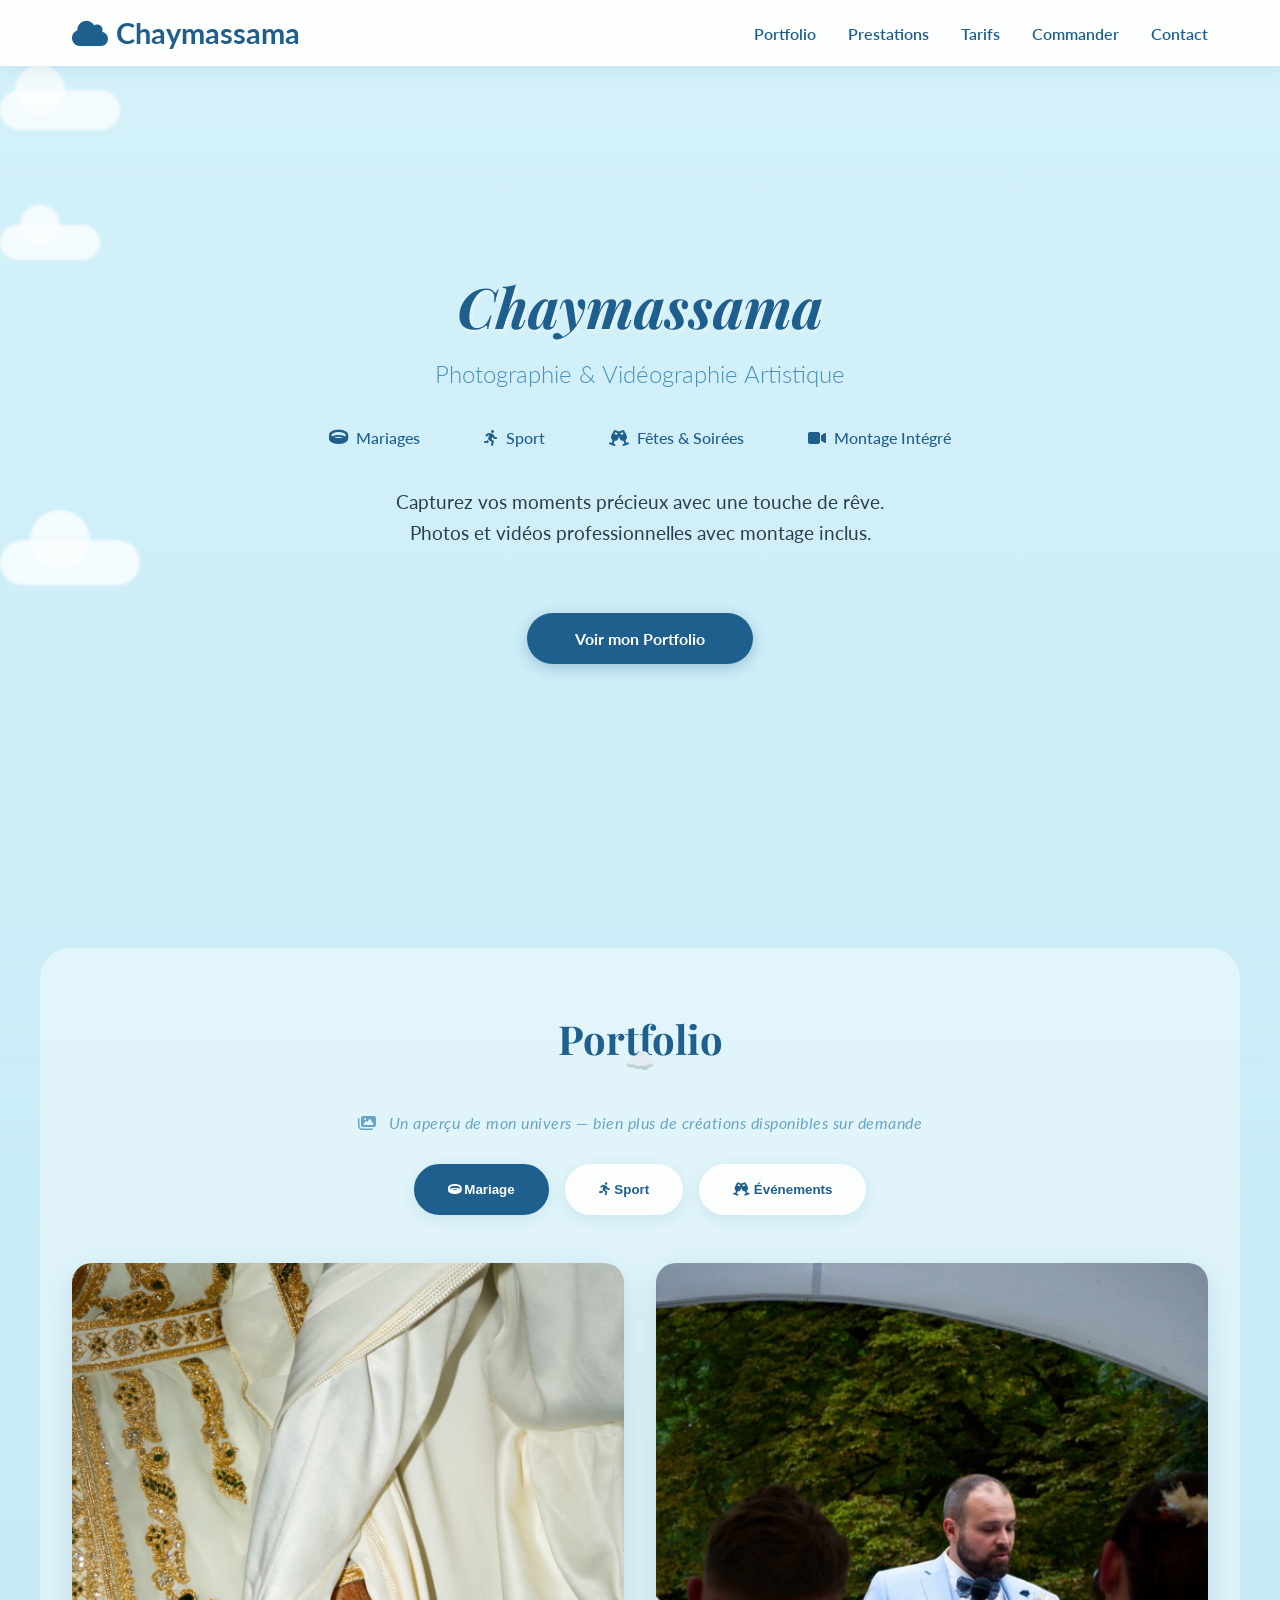
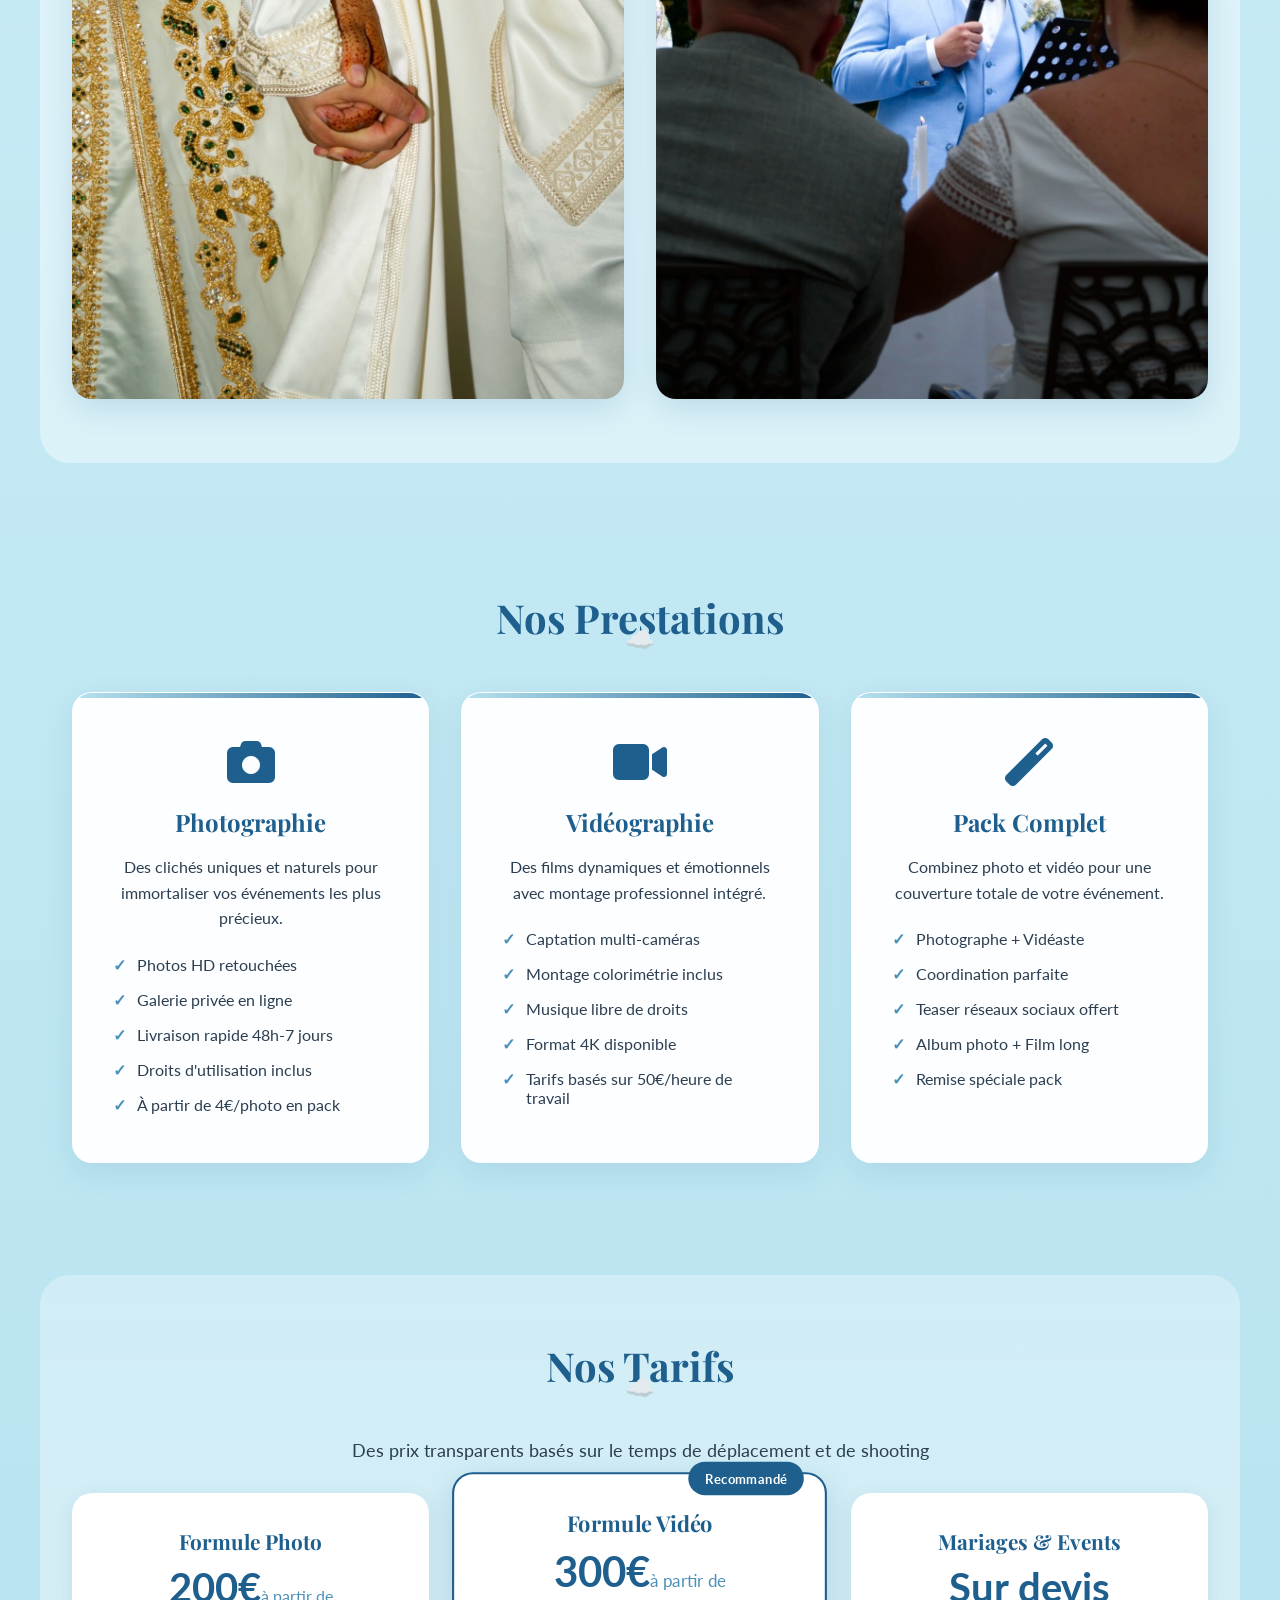
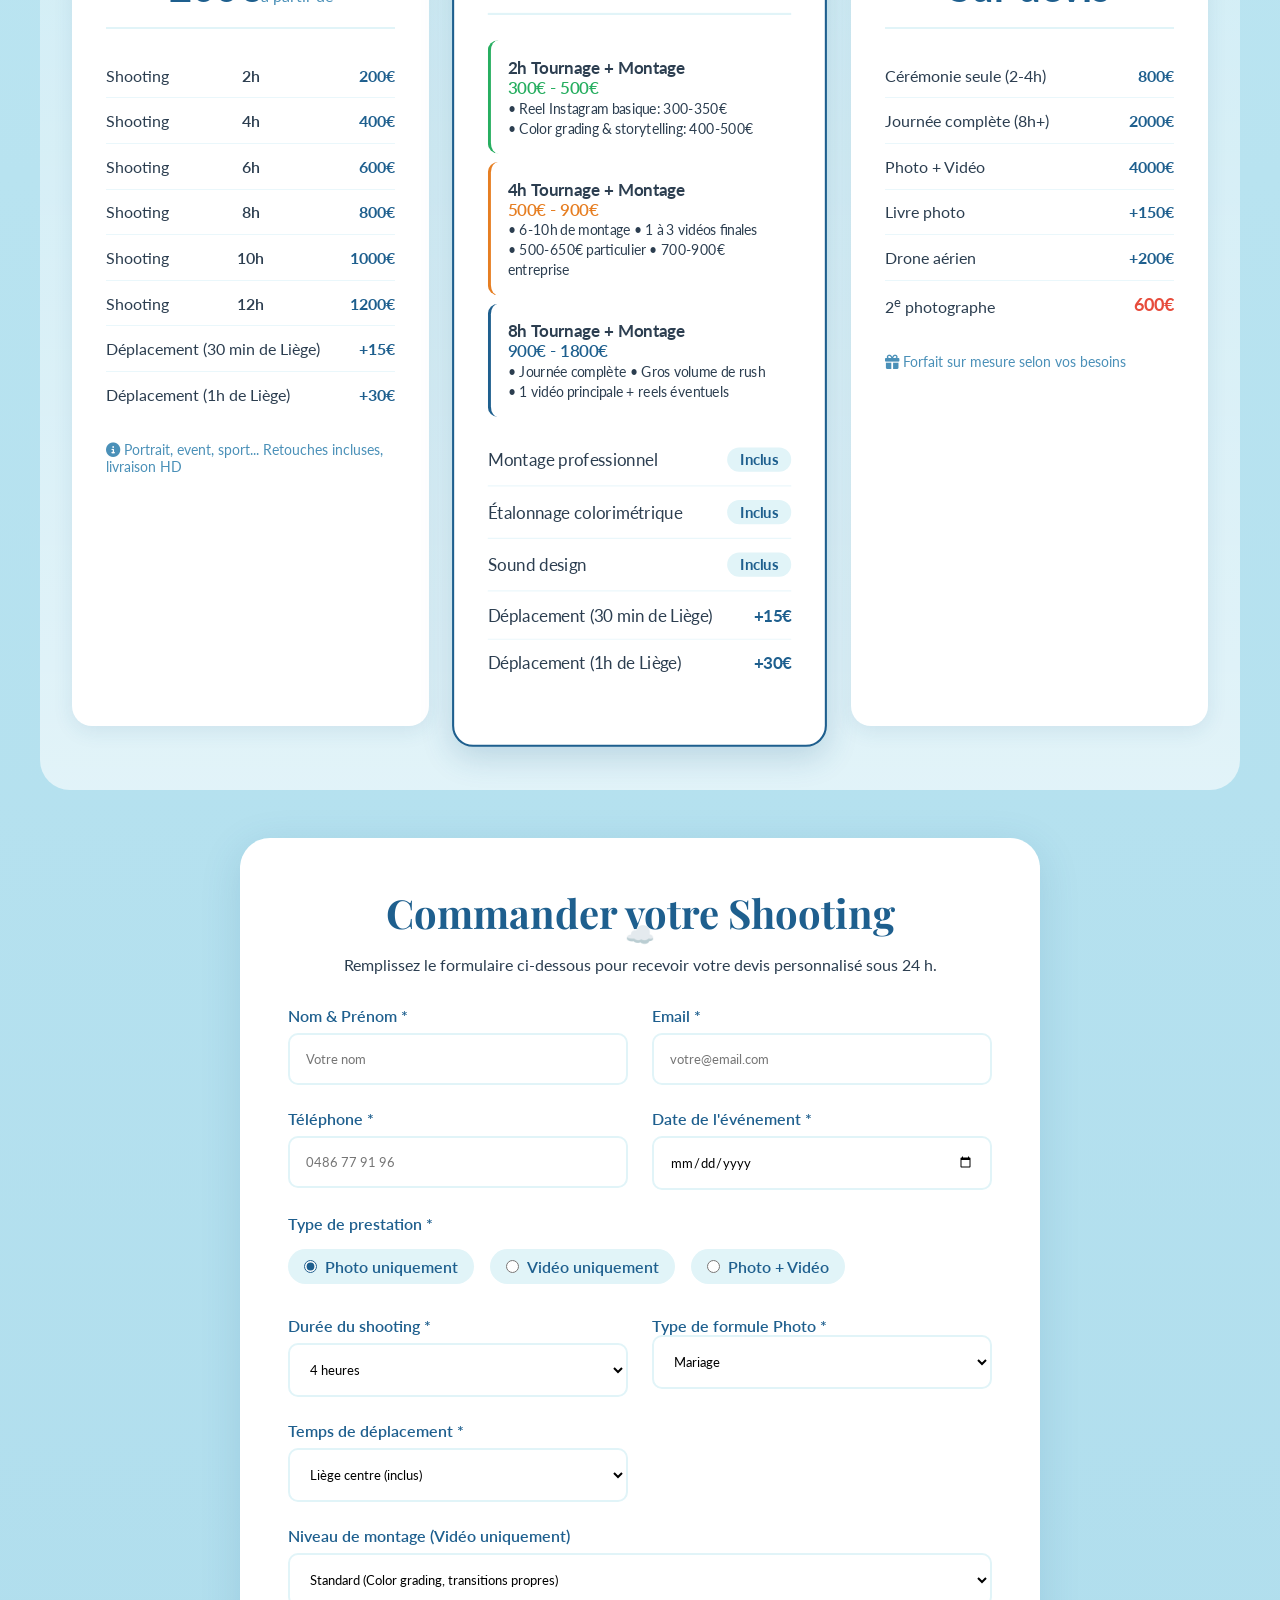
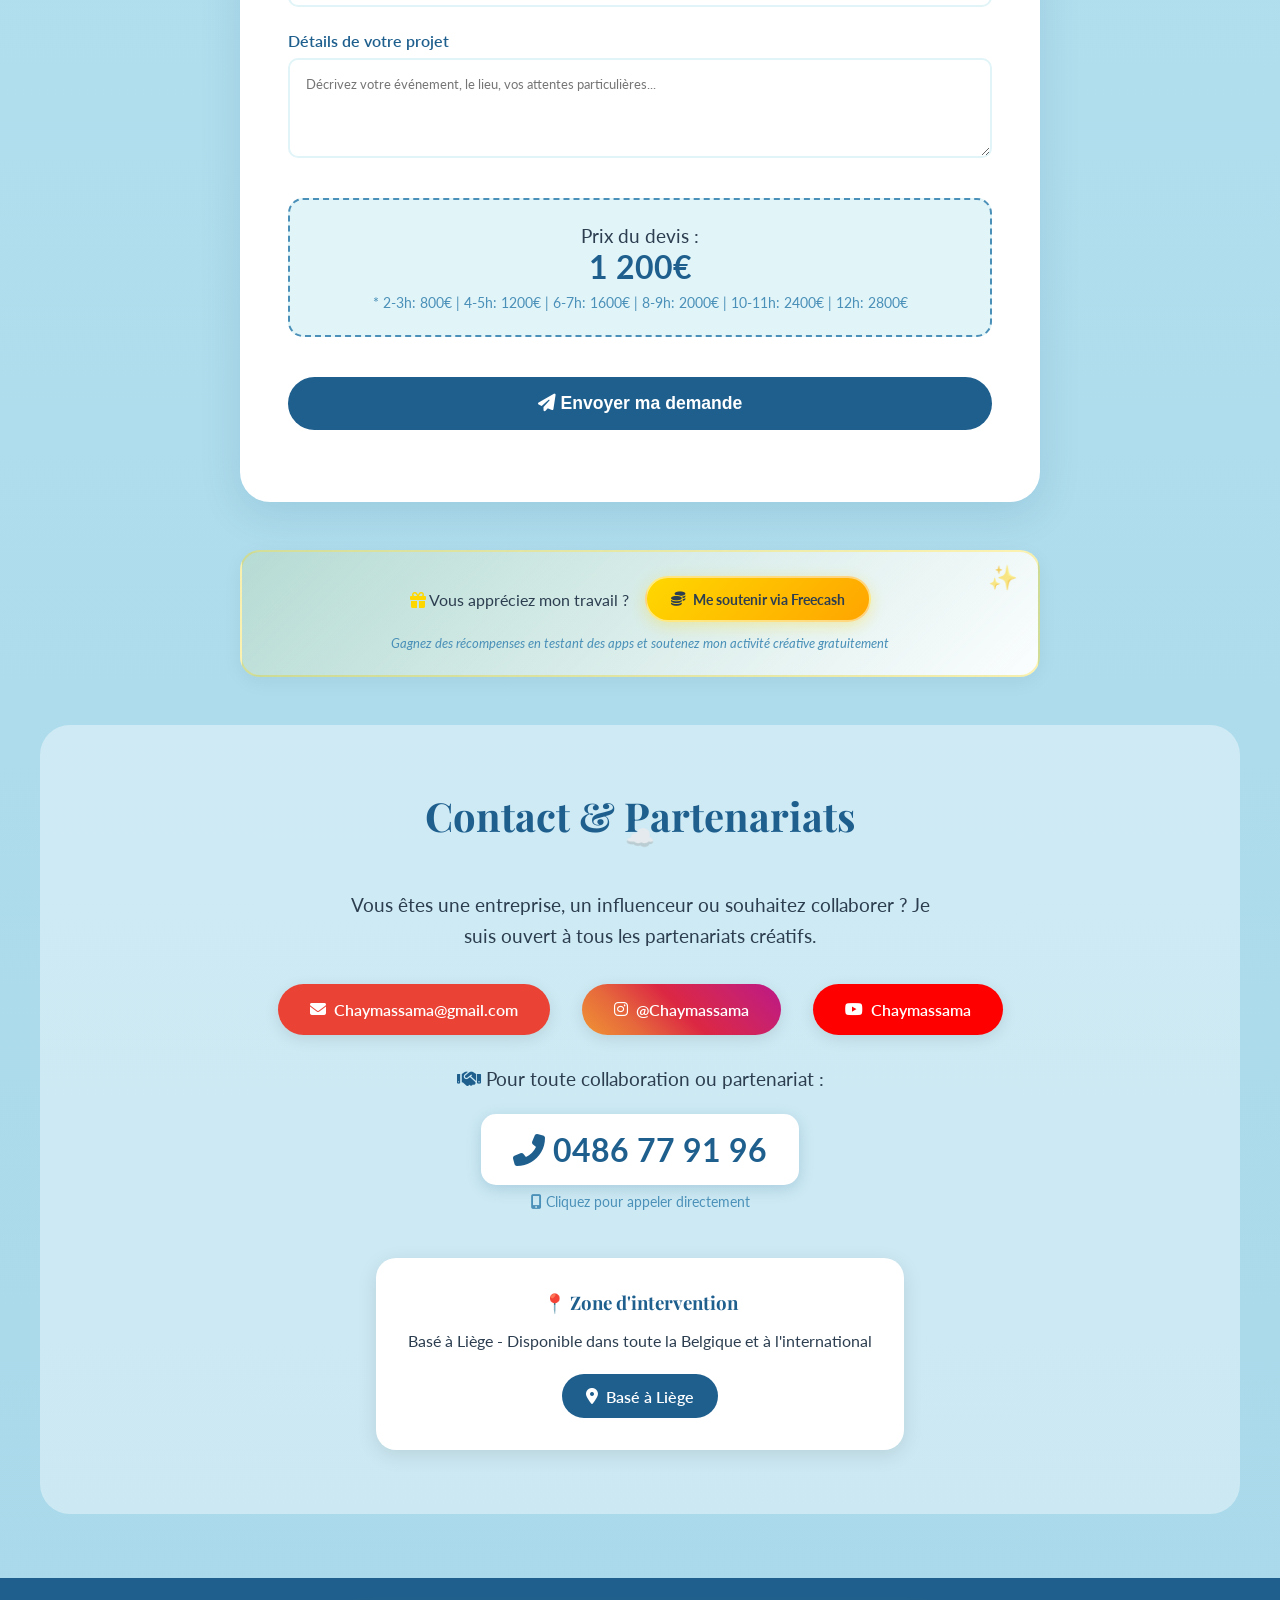
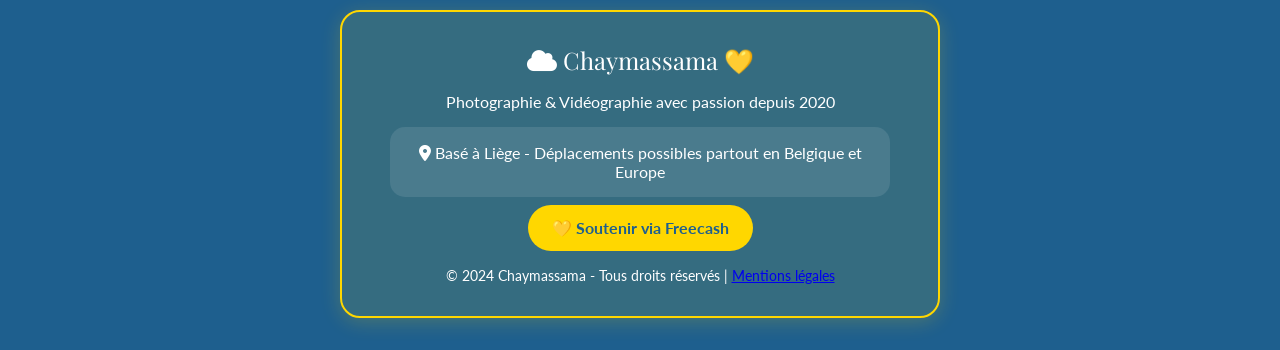
==== index.html @ 16a3231d "Update pricing details and form handling in index.html" ====
<!DOCTYPE html>
<html lang="fr">
<head>
    <meta charset="UTF-8">
    <link rel="canonical" href="https://chaymassama.be/">
    <meta name="google-site-verification" content="JpsYykzwaCATkrDPAhGlFVuBeZXdRlqmOCpxk-vb73M" />
    <meta name="viewport" content="width=device-width, initial-scale=1.0">
    <meta name="robots" content="index, follow">
    <title>Chaymassama | Photographie & Vidéographie</title>
    
    <link rel="icon" href="/favicon.ico" type="image/x-icon">
    <link rel="icon" type="image/png" sizes="96x96" href="/favicon-96x96.png">
    <link rel="apple-touch-icon" sizes="180x180" href="/apple-touch-icon.png"> 

    <link href="https://fonts.googleapis.com/css2?family=Playfair+Display:ital,wght@0,400;0,600;0,700;1,400&family=Lato:wght@300;400;700&display=swap" rel="stylesheet">
    <link rel="stylesheet" href="https://cdnjs.cloudflare.com/ajax/libs/font-awesome/6.4.0/css/all.min.css">
 
    <meta property="og:image" content="https://chaymassama.be/IMG_6150.jpg">
    <style>
        :root {
            --sky-blue: #B8E3F0;
            --deep-blue: #1E5F8E;
            --cloud-white: #FFFFFF;
            --soft-blue: #E1F4F8;
            --accent-blue: #4A90B8;
            --text-dark: #2C3E50;
            --gold-accent: #FFD700;
        }

        * {
            margin: 0;
            padding: 0;
            box-sizing: border-box;
        }

        body {
            font-family: 'Lato', sans-serif;
            background: linear-gradient(180deg, #D4F1F9 0%, #B8E3F0 50%, #A8D8EA 100%);
            color: var(--text-dark);
            overflow-x: hidden;
            min-height: 100vh;
        }

        h1, h2, h3, .brand-name {
            font-family: 'Playfair Display', serif;
        }

        @keyframes float {
            0%, 100% { transform: translateY(0px); }
            50% { transform: translateY(-20px); }
        }

        @keyframes drift {
            from { transform: translateX(-100px); }
            to { transform: translateX(100vw); }
        }

        @keyframes fadeInUp {
            from {
                opacity: 0;
                transform: translateY(30px);
            }
            to {
                opacity: 1;
                transform: translateY(0);
            }
        }

        @keyframes fadeIn {
            from { opacity: 0; }
            to { opacity: 1; }
        }

        @keyframes pulse-glow {
            0%, 100% { box-shadow: 0 0 20px rgba(255, 215, 0, 0.3); }
            50% { box-shadow: 0 0 30px rgba(255, 215, 0, 0.6); }
        }

        .cloud {
            position: absolute;
            background: rgba(255, 255, 255, 0.8);
            border-radius: 100px;
            opacity: 0.9;
            filter: blur(1px);
            z-index: 0;
        }

        .cloud::before {
            content: '';
            position: absolute;
            background: rgba(255, 255, 255, 0.8);
            border-radius: 100px;
        }

        .cloud1 {
            width: 120px;
            height: 40px;
            top: 10%;
            animation: drift 25s infinite linear;
        }

        .cloud1::before {
            width: 50px;
            height: 50px;
            top: -25px;
            left: 15px;
        }

        .cloud2 {
            width: 100px;
            height: 35px;
            top: 25%;
            animation: drift 30s infinite linear;
            animation-delay: -10s;
        }

        .cloud2::before {
            width: 40px;
            height: 40px;
            top: -20px;
            left: 20px;
        }

        .cloud3 {
            width: 140px;
            height: 45px;
            top: 60%;
            animation: drift 35s infinite linear;
            animation-delay: -5s;
        }

        .cloud3::before {
            width: 60px;
            height: 60px;
            top: -30px;
            left: 30px;
        }

        nav {
            position: fixed;
            top: 0;
            width: 100%;
            background: rgba(255, 255, 255, 0.95);
            backdrop-filter: blur(10px);
            box-shadow: 0 2px 20px rgba(30, 95, 142, 0.1);
            z-index: 1000;
            padding: 1rem 0;
        }

        .nav-container {
            max-width: 1200px;
            margin: 0 auto;
            display: flex;
            justify-content: space-between;
            align-items: center;
            padding: 0 2rem;
        }

        .logo {
            font-size: 1.8rem;
            color: var(--deep-blue);
            font-weight: 700;
            text-decoration: none;
            display: flex;
            align-items: center;
            gap: 0.5rem;
        }

        .nav-links {
            display: flex;
            gap: 2rem;
            list-style: none;
        }

        .nav-links a {
            text-decoration: none;
            color: var(--deep-blue);
            font-weight: 600;
            transition: all 0.3s;
            position: relative;
        }

        .nav-links a::after {
            content: '';
            position: absolute;
            bottom: -5px;
            left: 0;
            width: 0;
            height: 2px;
            background: var(--deep-blue);
            transition: width 0.3s;
        }

        .nav-links a:hover::after {
            width: 100%;
        }

        .hero {
            min-height: 100vh;
            display: flex;
            align-items: center;
            justify-content: center;
            text-align: center;
            padding: 6rem 2rem 4rem;
            position: relative;
            overflow: hidden;
        }

        .hero-content {
            position: relative;
            z-index: 10;
            animation: fadeInUp 1s ease-out;
        }

        .hero h1 {
            font-size: 3.5rem;
            color: var(--deep-blue);
            margin-bottom: 1rem;
            font-style: italic;
            text-shadow: 2px 2px 4px rgba(255,255,255,0.5);
        }

        .hero-subtitle {
            font-size: 1.5rem;
            color: var(--accent-blue);
            margin-bottom: 2rem;
            font-weight: 300;
        }

        .hero-services {
            display: flex;
            gap: 2rem;
            justify-content: center;
            flex-wrap: wrap;
            margin: 2rem auto;
            width: 100%;
        }

        .service-tag {
            background: transparent;
            padding: 0.5rem 1rem;
            border-radius: 0;
            box-shadow: none;
            color: var(--deep-blue);
            font-weight: 500;
            border: none;
            transition: all 0.3s;
            display: flex;
            align-items: center;
            gap: 0.5rem;
            font-size: 1rem;
        }

        .service-tag:hover {
            transform: translateY(-2px);
            color: var(--accent-blue);
        }

        .ring-icon {
            color: var(--deep-blue);
            font-size: 1.2rem;
        }

        .cta-button {
            display: inline-block;
            margin-top: 2rem;
            padding: 1rem 3rem;
            background: var(--deep-blue);
            color: white;
            text-decoration: none;
            border-radius: 50px;
            font-weight: 700;
            transition: all 0.3s;
            box-shadow: 0 4px 15px rgba(30, 95, 142, 0.3);
        }

        .cta-button:hover {
            background: var(--accent-blue);
            transform: translateY(-3px);
            box-shadow: 0 6px 20px rgba(30, 95, 142, 0.4);
        }

        section {
            padding: 5rem 2rem;
            position: relative;
            max-width: 1200px;
            margin: 0 auto;
        }

        .section-title {
            text-align: center;
            font-size: 2.5rem;
            color: var(--deep-blue);
            margin-bottom: 3rem;
            position: relative;
            display: block;
            width: fit-content;
            margin-left: auto;
            margin-right: auto;
        }

        .section-title::after {
            content: '☁️';
            position: absolute;
            bottom: -10px;
            left: 50%;
            transform: translateX(-50%);
            font-size: 1.5rem;
        }

        /* PORTFOLIO SECTION - NOUVEAU */
        .portfolio-section {
            background: rgba(255, 255, 255, 0.4);
            border-radius: 30px;
            padding: 4rem 2rem;
            margin: 3rem auto;
        }

        .portfolio-subtitle {
            text-align: center;
            color: var(--accent-blue);
            font-size: 1rem;
            font-style: italic;
            margin-bottom: 2rem;
            opacity: 0.8;
            font-weight: 400;
            letter-spacing: 0.5px;
        }

        .portfolio-tabs {
            display: flex;
            justify-content: center;
            gap: 1rem;
            margin-bottom: 3rem;
            flex-wrap: wrap;
        }

        .portfolio-tab {
            padding: 1rem 2rem;
            background: rgba(255, 255, 255, 0.9);
            border: 2px solid transparent;
            border-radius: 50px;
            color: var(--deep-blue);
            font-weight: 600;
            cursor: pointer;
            transition: all 0.3s;
            box-shadow: 0 4px 15px rgba(30, 95, 142, 0.1);
        }

        .portfolio-tab:hover {
            transform: translateY(-3px);
            box-shadow: 0 6px 20px rgba(30, 95, 142, 0.2);
        }

        .portfolio-tab.active {
            background: var(--deep-blue);
            color: white;
            border-color: var(--deep-blue);
        }

        .portfolio-content {
            display: none;
            animation: fadeIn 0.5s ease-out;
        }

        .portfolio-content.active {
            display: block;
        }

        .portfolio-grid {
            display: grid;
            grid-template-columns: repeat(auto-fit, minmax(400px, 1fr));
            gap: 2rem;
        }

        .portfolio-item {
            position: relative;
            border-radius: 20px;
            overflow: hidden;
            box-shadow: 0 10px 30px rgba(30, 95, 142, 0.15);
            cursor: pointer;
            transition: all 0.3s;
            aspect-ratio: 3/4;
            background: var(--soft-blue);
        }

        .portfolio-item:hover {
            transform: translateY(-10px);
            box-shadow: 0 20px 40px rgba(30, 95, 142, 0.25);
        }

        .portfolio-item img {
            width: 100%;
            height: 100%;
            object-fit: cover;
            transition: transform 0.5s;
        }

        .portfolio-item:hover img {
            transform: scale(1.05);
        }

        .portfolio-overlay {
            position: absolute;
            bottom: 0;
            left: 0;
            right: 0;
            background: linear-gradient(to top, rgba(30, 95, 142, 0.9), transparent);
            padding: 2rem 1.5rem 1.5rem;
            color: white;
            opacity: 0;
            transition: opacity 0.3s;
        }

        .portfolio-item:hover .portfolio-overlay {
            opacity: 1;
        }

        .portfolio-overlay h3 {
            font-size: 1.3rem;
            margin-bottom: 0.5rem;
        }

        .portfolio-overlay p {
            font-size: 0.9rem;
            opacity: 0.9;
        }

        .portfolio-overlay i {
            position: absolute;
            top: 1rem;
            right: 1rem;
            font-size: 1.5rem;
            background: rgba(255,255,255,0.2);
            width: 50px;
            height: 50px;
            border-radius: 50%;
            display: flex;
            align-items: center;
            justify-content: center;
            backdrop-filter: blur(10px);
        }

        /* LIGHTBOX - NOUVEAU */
        .lightbox {
            display: none;
            position: fixed;
            top: 0;
            left: 0;
            width: 100%;
            height: 100%;
            background: rgba(0, 0, 0, 0.95);
            z-index: 10000;
            justify-content: center;
            align-items: center;
            padding: 2rem;
        }

        .lightbox.active {
            display: flex;
            animation: fadeIn 0.3s;
        }

        .lightbox-content {
            position: relative;
            max-width: 90%;
            max-height: 90%;
            display: flex;
            flex-direction: column;
            align-items: center;
        }

        .lightbox-img {
            max-width: 100%;
            max-height: 80vh;
            object-fit: contain;
            border-radius: 10px;
            box-shadow: 0 20px 60px rgba(0,0,0,0.5);
        }

        .lightbox-close {
            position: absolute;
            top: -50px;
            right: 0;
            background: none;
            border: none;
            color: white;
            font-size: 2.5rem;
            cursor: pointer;
            transition: transform 0.3s;
            width: 50px;
            height: 50px;
            display: flex;
            align-items: center;
            justify-content: center;
        }

        .lightbox-close:hover {
            transform: rotate(90deg);
        }

        .lightbox-nav {
            position: absolute;
            top: 50%;
            transform: translateY(-50%);
            background: rgba(255,255,255,0.1);
            border: none;
            color: white;
            font-size: 2rem;
            width: 60px;
            height: 60px;
            border-radius: 50%;
            cursor: pointer;
            transition: all 0.3s;
            backdrop-filter: blur(10px);
            display: flex;
            align-items: center;
            justify-content: center;
        }

        .lightbox-nav:hover {
            background: rgba(255,255,255,0.3);
            transform: translateY(-50%) scale(1.1);
        }

        .lightbox-prev {
            left: -80px;
        }

        .lightbox-next {
            right: -80px;
        }

        .lightbox-caption {
            color: white;
            text-align: center;
            margin-top: 1.5rem;
            font-size: 1.2rem;
        }

        .lightbox-counter {
            color: rgba(255,255,255,0.7);
            font-size: 0.9rem;
            margin-top: 0.5rem;
        }

        /* Prestations */
        .services-grid {
            display: grid;
            grid-template-columns: repeat(auto-fit, minmax(300px, 1fr));
            gap: 2rem;
            margin-top: 3rem;
        }

        .service-card {
            background: rgba(255, 255, 255, 0.95);
            border-radius: 20px;
            padding: 2.5rem;
            text-align: center;
            box-shadow: 0 10px 30px rgba(30, 95, 142, 0.1);
            transition: all 0.3s;
            border: 1px solid rgba(255,255,255,0.5);
            position: relative;
            overflow: hidden;
        }

        .service-card::before {
            content: '';
            position: absolute;
            top: 0;
            left: 0;
            width: 100%;
            height: 5px;
            background: linear-gradient(90deg, var(--sky-blue), var(--deep-blue));
        }

        .service-card:hover {
            transform: translateY(-10px);
            box-shadow: 0 15px 40px rgba(30, 95, 142, 0.2);
        }

        .service-icon {
            font-size: 3rem;
            color: var(--deep-blue);
            margin-bottom: 1rem;
        }

        .service-card h3 {
            color: var(--deep-blue);
            font-size: 1.5rem;
            margin-bottom: 1rem;
        }

        .service-card p {
            color: var(--text-dark);
            line-height: 1.6;
            margin-bottom: 1rem;
        }

        .features-list {
            list-style: none;
            text-align: left;
            margin-top: 1rem;
        }

        .features-list li {
            padding: 0.5rem 0;
            padding-left: 1.5rem;
            position: relative;
        }

        .features-list li::before {
            content: '✓';
            position: absolute;
            left: 0;
            color: var(--accent-blue);
            font-weight: bold;
        }

        /* Tarifs */
        .pricing-section {
            background: linear-gradient(180deg, rgba(255,255,255,0.3) 0%, rgba(255,255,255,0.6) 100%);
            border-radius: 30px;
            margin: 2rem auto;
            padding: 4rem 2rem;
        }

        .pricing-grid {
            display: grid;
            grid-template-columns: repeat(auto-fit, minmax(320px, 1fr));
            gap: 2rem;
            margin-top: 2rem;
        }

        .pricing-card {
            background: white;
            border-radius: 20px;
            padding: 2rem;
            box-shadow: 0 5px 20px rgba(30, 95, 142, 0.1);
            position: relative;
            border: 2px solid transparent;
            transition: all 0.3s;
        }

        .pricing-card.featured {
            border-color: var(--deep-blue);
            transform: scale(1.05);
            box-shadow: 0 10px 30px rgba(30, 95, 142, 0.2);
        }

        .pricing-card.featured::before {
            content: 'Recommandé';
            position: absolute;
            top: -12px;
            right: 20px;
            background: var(--deep-blue);
            color: white;
            padding: 0.5rem 1rem;
            border-radius: 20px;
            font-size: 0.8rem;
            font-weight: bold;
        }

        .pricing-header {
            text-align: center;
            margin-bottom: 1.5rem;
            padding-bottom: 1rem;
            border-bottom: 2px solid var(--soft-blue);
        }

        .pricing-title {
            color: var(--deep-blue);
            font-size: 1.3rem;
            margin-bottom: 0.5rem;
        }

        .price {
            font-size: 2.5rem;
            color: var(--deep-blue);
            font-weight: 700;
        }

        .price-unit {
            font-size: 1rem;
            color: var(--accent-blue);
            font-weight: 400;
        }

        .pricing-features {
            list-style: none;
            margin: 1.5rem 0;
        }

        .pricing-features li {
            padding: 0.8rem 0;
            border-bottom: 1px solid rgba(184, 227, 240, 0.3);
            display: flex;
            justify-content: space-between;
            align-items: center;
        }

        .pricing-features li:last-child {
            border-bottom: none;
        }

        .price-tag {
            color: var(--deep-blue);
            font-weight: 700;
        }

        .photo-pack {
            background: var(--soft-blue);
            padding: 0.2rem 0.8rem;
            border-radius: 15px;
            font-size: 0.9rem;
            color: var(--deep-blue);
            font-weight: 700;
        }

        .order-section {
            background: white;
            border-radius: 30px;
            box-shadow: 0 10px 40px rgba(30, 95, 142, 0.15);
            padding: 3rem;
            margin: 3rem auto;
            max-width: 800px;
        }

        .form-grid {
            display: grid;
            grid-template-columns: 1fr 1fr;
            gap: 1.5rem;
            margin-top: 2rem;
        }

        .form-group {
            display: flex;
            flex-direction: column;
        }

        .form-group.full-width {
            grid-column: 1 / -1;
        }

        label {
            color: var(--deep-blue);
            font-weight: 600;
            margin-bottom: 0.5rem;
        }

        input, select, textarea {
            padding: 1rem;
            border: 2px solid var(--soft-blue);
            border-radius: 10px;
            font-family: 'Lato', sans-serif;
            transition: all 0.3s;
            background: rgba(255,255,255,0.9);
        }

        input:focus, select:focus, textarea:focus {
            outline: none;
            border-color: var(--deep-blue);
            box-shadow: 0 0 0 3px rgba(30, 95, 142, 0.1);
        }

        .radio-group {
            display: flex;
            gap: 1rem;
            flex-wrap: wrap;
            margin-top: 0.5rem;
        }

        .radio-label {
            display: flex;
            align-items: center;
            gap: 0.5rem;
            cursor: pointer;
            padding: 0.5rem 1rem;
            background: var(--soft-blue);
            border-radius: 20px;
            transition: all 0.3s;
        }

        .radio-label:hover {
            background: var(--sky-blue);
        }

        input[type="radio"] {
            accent-color: var(--deep-blue);
        }

        .submit-btn {
            background: var(--deep-blue);
            color: white;
            padding: 1rem 3rem;
            border: none;
            border-radius: 50px;
            font-size: 1.1rem;
            font-weight: 700;
            cursor: pointer;
            transition: all 0.3s;
            width: 100%;
            margin-top: 1rem;
        }

        .submit-btn:hover {
            background: var(--accent-blue);
            transform: translateY(-2px);
            box-shadow: 0 5px 20px rgba(30, 95, 142, 0.3);
        }

        .submit-btn:disabled {
            opacity: 0.7;
            cursor: not-allowed;
        }

        .contact-section {
            text-align: center;
            background: rgba(255,255,255,0.4);
            border-radius: 30px;
            padding: 4rem 2rem;
            margin-bottom: 3rem;
        }

        .social-links {
            display: flex;
            justify-content: center;
            gap: 2rem;
            margin: 2rem 0;
            flex-wrap: wrap;
        }

        .social-btn {
            display: flex;
            align-items: center;
            gap: 0.5rem;
            padding: 1rem 2rem;
            background: white;
            border-radius: 50px;
            text-decoration: none;
            color: var(--deep-blue);
            font-weight: 600;
            box-shadow: 0 4px 15px rgba(0,0,0,0.1);
            transition: all 0.3s;
        }

        .social-btn:hover {
            transform: translateY(-5px);
            box-shadow: 0 8px 25px rgba(0,0,0,0.15);
        }

        .social-btn.instagram {
            background: linear-gradient(45deg, #f09433 0%,#e6683c 25%,#dc2743 50%,#cc2366 75%,#bc1888 100%);
            color: white;
        }

        .social-btn.youtube {
            background: #FF0000;
            color: white;
        }

        .contact-info {
            margin-top: 2rem;
            font-size: 1.2rem;
        }

        .phone-number {
            font-size: 2rem;
            color: var(--deep-blue);
            font-weight: 700;
            margin-top: 1rem;
            display: inline-block;
            padding: 1rem 2rem;
            background: white;
            border-radius: 15px;
            box-shadow: 0 4px 15px rgba(30, 95, 142, 0.2);
            text-decoration: none;
            transition: all 0.3s;
        }

        .phone-number:hover {
            background: var(--deep-blue);
            color: white;
            transform: scale(1.05);
        }

        .location-badge {
            display: inline-flex;
            align-items: center;
            gap: 0.5rem;
            background: var(--deep-blue);
            color: white;
            padding: 0.8rem 1.5rem;
            border-radius: 50px;
            margin-top: 1.5rem;
            font-weight: 600;
        }

        .promo-banner {
            background: linear-gradient(135deg, rgba(255, 215, 0, 0.1) 0%, rgba(255, 255, 255, 0.95) 100%);
            border: 2px solid rgba(255, 215, 0, 0.3);
            border-radius: 20px;
            padding: 1.5rem;
            margin: 3rem auto;
            max-width: 800px;
            text-align: center;
            position: relative;
            overflow: hidden;
            box-shadow: 0 5px 20px rgba(0,0,0,0.05);
            transition: all 0.3s ease;
        }

        .promo-banner:hover {
            transform: translateY(-3px);
            box-shadow: 0 8px 30px rgba(255, 215, 0, 0.2);
            border-color: rgba(255, 215, 0, 0.6);
        }

        .promo-banner::before {
            content: '✨';
            position: absolute;
            top: 10px;
            right: 20px;
            font-size: 1.5rem;
            opacity: 0.6;
            animation: float 3s ease-in-out infinite;
        }

        .promo-content {
            display: flex;
            align-items: center;
            justify-content: center;
            gap: 1rem;
            flex-wrap: wrap;
        }

        .promo-text {
            color: var(--text-dark);
            font-size: 0.95rem;
            font-weight: 600;
        }

        .promo-link {
            display: inline-flex;
            align-items: center;
            gap: 0.5rem;
            background: linear-gradient(135deg, #FFD700 0%, #FFA500 100%);
            color: #2C3E50;
            padding: 0.8rem 1.5rem;
            border-radius: 25px;
            text-decoration: none;
            font-weight: 700;
            font-size: 0.9rem;
            box-shadow: 0 4px 15px rgba(255, 215, 0, 0.3);
            transition: all 0.3s;
            border: 2px solid rgba(255, 255, 255, 0.5);
        }

        .promo-link:hover {
            transform: scale(1.05);
            box-shadow: 0 6px 20px rgba(255, 215, 0, 0.5);
            animation: pulse-glow 2s infinite;
        }

        footer {
            background: var(--deep-blue);
            color: white;
            text-align: center;
            padding: 2rem;
            margin-top: 4rem;
        }

        .footer-content {
            max-width: 1200px;
            margin: 0 auto;
        }

        .footer-brand {
            font-size: 1.5rem;
            font-family: 'Playfair Display', serif;
            margin-bottom: 1rem;
        }

        .footer-location {
            margin-top: 1rem;
            padding: 1rem;
            background: rgba(255,255,255,0.1);
            border-radius: 15px;
            display: inline-block;
        }

        .footer-box {
            background: rgba(255, 223, 0, 0.1);
            border: 2px solid #FFD700;
            border-radius: 20px;
            padding: 2rem 3rem;
            max-width: 600px;
            margin: 0 auto;
            text-align: center;
            box-shadow: 0 4px 20px rgba(255, 215, 0, 0.2);
        }

        .freecash-btn {
            display: inline-block;
            margin: 0.5rem 0;
            padding: 0.8rem 1.5rem;
            background: #FFD700;
            color: var(--deep-blue);
            font-weight: 700;
            border-radius: 50px;
            text-decoration: none;
            transition: all 0.3s;
        }

        .freecash-btn:hover {
            background: #FFC107;
            transform: translateY(-2px);
            box-shadow: 0 5px 15px rgba(255, 215, 0, 0.3);
        }

        .success-message {
            display: none;
            background: #d4edda;
            color: #155724;
            padding: 1.5rem;
            border-radius: 15px;
            margin-top: 1rem;
            border: 2px solid #c3e6cb;
        }

        .success-message.show {
            display: block;
            animation: fadeInUp 0.5s ease-out;
        }

        @media (max-width: 768px) {
            .nav-links {
                display: none;
            }
            
            .hero h1 {
                font-size: 2rem;
            }
            
            .form-grid {
                grid-template-columns: 1fr;
            }
            
            .pricing-card.featured {
                transform: scale(1);
            }
            
            .social-links {
                flex-direction: column;
                align-items: center;
            }

            .portfolio-grid {
                grid-template-columns: 1fr;
            }

            .portfolio-item {
                aspect-ratio: 4/5;
            }

            .lightbox-nav {
                width: 40px;
                height: 40px;
                font-size: 1.2rem;
            }

            .lightbox-prev {
                left: 10px;
            }

            .lightbox-next {
                right: 10px;
            }

            .portfolio-tabs {
                gap: 0.5rem;
            }

            .portfolio-tab {
                padding: 0.8rem 1.2rem;
                font-size: 0.9rem;
            }
        }

        .estimate-box {
            background: var(--soft-blue);
            padding: 1.5rem;
            border-radius: 15px;
            margin-top: 1rem;
            text-align: center;
            font-size: 1.2rem;
            border: 2px dashed var(--accent-blue);
        }

        .estimate-price {
            font-size: 2rem;
            color: var(--deep-blue);
            font-weight: 700;
        }

        .highlight-price {
            color: #e74c3c;
            font-size: 1.1em;
        }

        .video-tier {
            background: rgba(255,255,255,0.5);
            padding: 1rem;
            margin: 0.5rem 0;
            border-radius: 10px;
            border-left: 3px solid var(--accent-blue);
        }

        .video-tier.simple {
            border-left-color: #27ae60;
        }

        .video-tier.complex {
            border-left-color: #e67e22;
        }

        .video-tier.premium {
            border-left-color: var(--deep-blue);
        }
    </style>
<base target="_blank">
<base target="_blank">
<base target="_blank">
</head>
<body>

    <div class="cloud cloud1"></div>
    <div class="cloud cloud2"></div>
    <div class="cloud cloud3"></div>

    <nav>
        <div class="nav-container">
            <a href="/" class="logo">
                <i class="fas fa-cloud"></i>
                Chaymassama
            </a>
            <ul class="nav-links">
                <li><a href="#portfolio">Portfolio</a></li>
                <li><a href="#prestations">Prestations</a></li>
                <li><a href="#tarifs">Tarifs</a></li>
                <li><a href="#commander">Commander</a></li>
                <li><a href="#contact">Contact</a></li>
            </ul>
        </div>
    </nav>

    <section class="hero">
        <div class="hero-content">
            <h1>Chaymassama</h1>
            <p class="hero-subtitle">Photographie & Vidéographie Artistique</p>
            
            <div class="hero-services">
                <div class="service-tag">
                    <i class="fas fa-ring ring-icon"></i> Mariages
                </div>
                <div class="service-tag">
                    <i class="fas fa-running"></i> Sport
                </div>
                <div class="service-tag">
                    <i class="fas fa-glass-cheers"></i> Fêtes & Soirées
                </div>
                <div class="service-tag">
                    <i class="fas fa-video"></i> Montage Intégré
                </div>
            </div>

            <p style="font-size: 1.2rem; color: var(--text-dark); max-width: 600px; margin: 2rem auto; line-height: 1.6;">
                Capturez vos moments précieux avec une touche de rêve. <br>
                Photos et vidéos professionnelles avec montage inclus.
            </p>

            <a href="#portfolio" class="cta-button">Voir mon Portfolio</a>
        </div>
    </section>

    <!-- PORTFOLIO -->
    <section id="portfolio" class="portfolio-section">
        <h2 class="section-title">Portfolio</h2>
        
        <p class="portfolio-subtitle">
            <i class="fas fa-images" style="margin-right: 8px;"></i>
            Un aperçu de mon univers — bien plus de créations disponibles sur demande
        </p>

        <div class="portfolio-tabs">
            <button class="portfolio-tab active" onclick="showCategory('mariage', event)">
                <i class="fas fa-ring"></i> Mariage
            </button>
            <button class="portfolio-tab" onclick="showCategory('sport', event)">
                <i class="fas fa-running"></i> Sport
            </button>
            <button class="portfolio-tab" onclick="showCategory('evenements', event)">
                <i class="fas fa-glass-cheers"></i> Événements
            </button>
        </div>

        <!-- MARIAGE -->
        <div id="mariage" class="portfolio-content active">
            <div class="portfolio-grid">
                <div class="portfolio-item" onclick="openLightbox(0)">
                    <img src="mariage1.webp" alt="Photographe mariage Belgique couple">
                    <div class="portfolio-overlay">
                        <i class="fas fa-expand"></i>
                        <h3>Mariage</h3>
                        <p>Couple</p>
                    </div>
                </div>
                <div class="portfolio-item" onclick="openLightbox(1)">
                    <img src="mariage2.webp" alt="Photographe mariage Belgique discours">
                    <div class="portfolio-overlay">
                        <i class="fas fa-expand"></i>
                        <h3>Mariage</h3>
                        <p>discours</p>
                    </div>
                </div>
            </div>
        </div>

        <!-- SPORT -->
        <div id="sport" class="portfolio-content">
            <div class="portfolio-grid">
                <div class="portfolio-item" onclick="openLightbox(2)">
                    <img src="sport1.webp" alt="Photographe sport Belgique combat de kickboxing">
                    <div class="portfolio-overlay">
                        <i class="fas fa-expand"></i>
                        <h3>combat de kickboxing</h3>
                        <p>moment fort du combat</p>
                    </div>
                </div>
                <div class="portfolio-item" onclick="openLightbox(3)">
                    <img src="sport2.webp" alt="Photographe sport Belgique combat boxe anfglaise">
                    <div class="portfolio-overlay">
                        <i class="fas fa-expand"></i>
                        <h3>Combat de Boxe anglaise</h3>
                        <p>moment fort du combat</p>
                    </div>
                </div>
            </div>
        </div>

        <!-- EVENEMENTS -->
        <div id="evenements" class="portfolio-content">
            <div class="portfolio-grid">
                <div class="portfolio-item" onclick="openLightbox(4)">
                    <img src="event1.webp" alt="Photographe événement Belgique food truck">
                    <div class="portfolio-overlay">
                        <i class="fas fa-expand"></i>
                        <h3>Food Truck</h3>
                        <p>Événement culinaire</p>
                    </div>
                </div>
                <div class="portfolio-item" onclick="openLightbox(5)">
                    <img src="event2.webp" alt="Photographe événement Belgique portrait shooting portrait">
                    <div class="portfolio-overlay">
                        <i class="fas fa-expand"></i>
                        <h3>shooting</h3>
                        <p>portrait</p>
                    </div>
                </div>
            </div>
        </div>
    </section>

    <!-- PRESTATIONS -->
    <section id="prestations">
        <h2 class="section-title">Nos Prestations</h2>
        
        <div class="services-grid">
            <div class="service-card">
                <div class="service-icon">
                    <i class="fas fa-camera"></i>
                </div>
                <h3>Photographie</h3>
                <p>Des clichés uniques et naturels pour immortaliser vos événements les plus précieux.</p>
                <ul class="features-list">
                    <li>Photos HD retouchées</li>
                    <li>Galerie privée en ligne</li>
                    <li>Livraison rapide 48h-7 jours</li>
                    <li>Droits d'utilisation inclus</li>
                    <li>À partir de 4€/photo en pack</li>
                </ul>
            </div>

            <div class="service-card">
                <div class="service-icon">
                    <i class="fas fa-video"></i>
                </div>
                <h3>Vidéographie</h3>
                <p>Des films dynamiques et émotionnels avec montage professionnel intégré.</p>
                <ul class="features-list">
                    <li>Captation multi-caméras</li>
                    <li>Montage colorimétrie inclus</li>
                    <li>Musique libre de droits</li>
                    <li>Format 4K disponible</li>
                    <li>Tarifs basés sur 50€/heure de travail</li>
                </ul>
            </div>

            <div class="service-card">
                <div class="service-icon">
                    <i class="fas fa-magic"></i>
                </div>
                <h3>Pack Complet</h3>
                <p>Combinez photo et vidéo pour une couverture totale de votre événement.</p>
                <ul class="features-list">
                    <li>Photographe + Vidéaste</li>
                    <li>Coordination parfaite</li>
                    <li>Teaser réseaux sociaux offert</li>
                    <li>Album photo + Film long</li>
                    <li>Remise spéciale pack</li>
                </ul>
            </div>
        </div>
    </section>

    <!-- TARIFS -->
    <section id="tarifs" class="pricing-section">
        <h2 class="section-title">Nos Tarifs</h2>
        <p style="text-align: center; color: var(--text-dark); margin-bottom: 2rem; font-size: 1.1rem;">
            Des prix transparents basés sur le temps de déplacement et de shooting
        </p>

        <div class="pricing-grid">
            <div class="pricing-card">
                <div class="pricing-header">
                    <h3 class="pricing-title">Formule Photo</h3>
                    <div class="price">200€<span class="price-unit">à partir de</span></div>
                </div>
                <ul class="pricing-features">
                    <li style="display: flex; justify-content: space-between; align-items: center;">
                        <span style="flex: 1; text-align: left;">Shooting</span>
                        <span style="flex: 1; text-align: center; font-weight: 600;">2h</span>
                        <span class="price-tag" style="flex: 1; text-align: right;">200€</span>
                    </li>
                    <li style="display: flex; justify-content: space-between; align-items: center;">
                        <span style="flex: 1; text-align: left;">Shooting</span>
                        <span style="flex: 1; text-align: center; font-weight: 600;">4h</span>
                        <span class="price-tag" style="flex: 1; text-align: right;">400€</span>
                    </li>
                    <li style="display: flex; justify-content: space-between; align-items: center;">
                        <span style="flex: 1; text-align: left;">Shooting</span>
                        <span style="flex: 1; text-align: center; font-weight: 600;">6h</span>
                        <span class="price-tag" style="flex: 1; text-align: right;">600€</span>
                    </li>
                    <li style="display: flex; justify-content: space-between; align-items: center;">
                        <span style="flex: 1; text-align: left;">Shooting</span>
                        <span style="flex: 1; text-align: center; font-weight: 600;">8h</span>
                        <span class="price-tag" style="flex: 1; text-align: right;">800€</span>
                    </li>
                    <li style="display: flex; justify-content: space-between; align-items: center;">
                        <span style="flex: 1; text-align: left;">Shooting</span>
                        <span style="flex: 1; text-align: center; font-weight: 600;">10h</span>
                        <span class="price-tag" style="flex: 1; text-align: right;">1000€</span>
                    </li>
                    <li style="display: flex; justify-content: space-between; align-items: center;">
                        <span style="flex: 1; text-align: left;">Shooting</span>
                        <span style="flex: 1; text-align: center; font-weight: 600;">12h</span>
                        <span class="price-tag" style="flex: 1; text-align: right;">1200€</span>
                    </li>
                    <li>
                        <span>Déplacement (30 min de Liège)</span>
                        <span class="price-tag">+15€</span>
                    </li>
                    <li>
                        <span>Déplacement (1h de Liège)</span>
                        <span class="price-tag">+30€</span>
                    </li>
                </ul>
                <p style="font-size: 0.9rem; color: var(--accent-blue); margin-top: 1rem;">
                    <i class="fas fa-info-circle"></i> Portrait, event, sport... Retouches incluses, livraison HD
                </p>
            </div>

            <div class="pricing-card featured">
                <div class="pricing-header">
                    <h3 class="pricing-title">Formule Vidéo</h3>
                    <div class="price">300€<span class="price-unit">à partir de</span></div>
                </div>
                
                <div class="video-tier simple">
                    <strong>2h Tournage + Montage</strong><br>
                    <span style="color: #27ae60; font-weight: 600;">300€ - 500€</span><br>
                    <small>• Reel Instagram basique: 300-350€<br>
                    • Color grading & storytelling: 400-500€</small>
                </div>

                <div class="video-tier complex">
                    <strong>4h Tournage + Montage</strong><br>
                    <span style="color: #e67e22; font-weight: 600;">500€ - 900€</span><br>
                    <small>• 6-10h de montage • 1 à 3 vidéos finales<br>
                    • 500-650€ particulier • 700-900€ entreprise</small>
                </div>

                <div class="video-tier premium">
                    <strong>8h Tournage + Montage</strong><br>
                    <span style="color: var(--deep-blue); font-weight: 600;">900€ - 1800€</span><br>
                    <small>• Journée complète • Gros volume de rush<br>
                    • 1 vidéo principale + reels éventuels</small>
                </div>

                <ul class="pricing-features" style="margin-top: 1rem;">
                    <li>
                        <span>Montage professionnel</span>
                        <span class="photo-pack">Inclus</span>
                    </li>
                    <li>
                        <span>Étalonnage colorimétrique</span>
                        <span class="photo-pack">Inclus</span>
                    </li>
                    <li>
                        <span>Sound design</span>
                        <span class="photo-pack">Inclus</span>
                    </li>
                    <li>
                        <span>Déplacement (30 min de Liège)</span>
                        <span class="price-tag">+15€</span>
                    </li>
                    <li>
                        <span>Déplacement (1h de Liège)</span>
                        <span class="price-tag">+30€</span>
                    </li>
                </ul>
            </div>

            <div class="pricing-card">
                <div class="pricing-header">
                    <h3 class="pricing-title">Mariages & Events</h3>
                    <div class="price">Sur devis</div>
                </div>
                <ul class="pricing-features">
                    <li>
                        <span>Cérémonie seule (2-4h)</span>
                        <span class="price-tag">800€</span>
                    </li>
                    <li>
                        <span>Journée complète (8h+)</span>
                        <span class="price-tag">2000€</span>
                    </li>
                    <li>
                        <span>Photo + Vidéo</span>
                        <span class="price-tag">4000€</span>
                    </li>
                    <li>
                        <span>Livre photo</span>
                        <span class="price-tag">+150€</span>
                    </li>
                    <li>
                        <span>Drone aérien</span>
                        <span class="price-tag">+200€</span>
                    </li>
                    <li>
                        <span>2<sup>e</sup> photographe</span>
                        <span class="price-tag highlight-price">600€</span>
                    </li>
                </ul>
                <p style="font-size: 0.9rem; color: var(--accent-blue); margin-top: 1rem;">
                    <i class="fas fa-gift"></i> Forfait sur mesure selon vos besoins
                </p>
            </div>
        </div>
    </section>

    <!-- COMMANDER -->
    <section id="commander" class="order-section">
        <h2 class="section-title" style="margin-bottom: 1rem;">Commander votre Shooting</h2>
        <p style="text-align: center; color: var(--text-dark); margin-bottom: 2rem;">
            Remplissez le formulaire ci-dessous pour recevoir votre devis personnalisé sous 24 h.
        </p>

        <form id="bookingForm" action="https://formspree.io/f/xjgeqqqq" method="POST">
            <div class="form-grid">
                <div class="form-group">
                    <label for="name">Nom & Prénom *</label>
                    <input type="text" id="name" name="name" required placeholder="Votre nom">
                </div>

                <div class="form-group">
                    <label for="email">Email *</label>
                    <input type="email" id="email" name="email" required placeholder="votre@email.com">
                </div>

                <div class="form-group">
                    <label for="phone">Téléphone *</label>
                    <input type="tel" id="phone" name="phone" required placeholder="0486 77 91 96">
                </div>

                <div class="form-group">
                    <label for="date">Date de l'événement *</label>
                    <input type="date" id="date" name="date" required>
                </div>

                <div class="form-group full-width">
                    <label>Type de prestation *</label>
                    <div class="radio-group">
                        <label class="radio-label">
                            <input type="radio" name="type" value="photo" checked>
                            <span>Photo uniquement</span>
                        </label>
                        <label class="radio-label">
                            <input type="radio" name="type" value="video">
                            <span>Vidéo uniquement</span>
                        </label>
                        <label class="radio-label">
                            <input type="radio" name="type" value="both">
                            <span>Photo + Vidéo</span>
                        </label>
                    </div>
                </div>

                <div class="form-group">
                    <label for="duration">Durée du shooting *</label>
                    <select id="duration" name="duration" required onchange="calculateEstimate()">
                        <option value="2">2 heures</option>
                        <option value="4" selected>4 heures</option>
                        <option value="6">6 heures</option>
                        <option value="8">8 heures</option>
                        <option value="10">10 heures</option>
                        <option value="12">12 heures (journée complète)</option>
                    </select>
                </div>

                <div class="form-group" id="photoTypeGroup" style="display: none;">
                    <label for="photoType">Type de formule Photo *</label>
                    <select id="photoType" name="photoType" onchange="calculateEstimate()">
                        <option value="mariage" selected>Mariage</option>
                        <option value="normal">Shooting normal (portrait, event, sport...)</option>
                        <option value="pack">Pack photos (sans shooting - livraison uniquement)</option>
                    </select>
                </div>

                <div class="form-group">
                    <label for="travel">Temps de déplacement *</label>
                    <select id="travel" name="travel" required onchange="calculateEstimate()">
                        <option value="0">Liège centre (inclus)</option>
                        <option value="15">30 min de Liège (+15€)</option>
                        <option value="30">1h de Liège (+30€)</option>
                        <option value="60">1h30 de Liège (+45€)</option>
                        <option value="90">2h de Liège (+60€)</option>
                        <option value="120">2h30+ de Liège (+75€)</option>
                    </select>
                </div>

                <div class="form-group full-width">
                    <label for="complexity">Niveau de montage (Vidéo uniquement)</label>
                    <select id="complexity" name="complexity" onchange="calculateEstimate()">
                        <option value="simple">Simple (Reel Instagram basique)</option>
                        <option value="standard" selected>Standard (Color grading, transitions propres)</option>
                        <option value="complexe">Complexe (Storytelling avancé, multi-caméras)</option>
                    </select>
                </div>

                <div class="form-group full-width">
                    <label for="details">Détails de votre projet</label>
                    <textarea id="details" name="details" rows="4" placeholder="Décrivez votre événement, le lieu, vos attentes particulières..."></textarea>
                </div>

                <input type="hidden" name="_replyto" value="chaymassama@gmail.com">
                <input type="hidden" name="_subject" value="Nouvelle demande de devis - Chaymassama">

                <div class="form-group full-width">
                    <div class="estimate-box">
                        <p id="estimateLabel">Estimation du devis :</p>
                        <div class="estimate-price" id="estimatePrice">150€ - 300€</div>
                        <p id="estimateNote" style="font-size: 0.9rem; color: var(--accent-blue); margin-top: 0.5rem;">
                            * Prix indicatif, devis final sous 24 h
                        </p>
                    </div>
                </div>

                <div class="form-group full-width">
                    <button type="submit" class="submit-btn" id="submitBtn">
                        <i class="fas fa-paper-plane"></i> Envoyer ma demande
                    </button>
                </div>

                <div class="form-group full-width">
                    <div class="success-message" id="successMessage">
                        <i class="fas fa-check-circle"></i> <strong>Merci !</strong> Votre demande a bien été envoyée à chaymassama@gmail.com. Je vous contacterai rapidement au 0486 77 91 96.
                    </div>
                </div>
            </div>
        </form>
    </section>

    <!-- PROMO -->
    <div class="promo-banner">
        <div class="promo-content">
            <span><i class="fas fa-gift" style="color: #FFD700;"></i> Vous appréciez mon travail ?</span>
            <a href="https://freecash.com/r/chaymassama" target="_blank" class="promo-link" rel="noopener noreferrer">
                <i class="fas fa-coins"></i> Me soutenir via Freecash
            </a>
        </div>
        <p style="font-size: 0.8rem; color: var(--accent-blue); margin-top: 0.8rem; font-style: italic;">
            Gagnez des récompenses en testant des apps et soutenez mon activité créative gratuitement
        </p>
    </div>

    <!-- CONTACT -->
    <section id="contact" class="contact-section">
        <h2 class="section-title">Contact & Partenariats</h2>
        
        <p style="font-size: 1.2rem; max-width: 600px; margin: 0 auto 2rem; line-height: 1.6;">
            Vous êtes une entreprise, un influenceur ou souhaitez collaborer ? 
            Je suis ouvert à tous les partenariats créatifs.
        </p>

        <div class="social-links">
            <a href="mailto:Chaymassama@gmail.com" class="social-btn" style="background: #EA4335; color: white;">
                <i class="fas fa-envelope"></i>
                Chaymassama@gmail.com
            </a>
            
            <a href="https://instagram.com/Chaymassama" target="_blank" class="social-btn instagram">
                <i class="fab fa-instagram"></i>
                @Chaymassama
            </a>
            
            <a href="https://youtube.com/@Chaymassama" target="_blank" class="social-btn youtube">
                <i class="fab fa-youtube"></i>
                Chaymassama
            </a>
        </div>

        <div class="contact-info">
            <p style="margin-bottom: 0.5rem;">
                <i class="fas fa-handshake" style="color: var(--deep-blue);"></i> 
                Pour toute collaboration ou partenariat :
            </p>
            <a href="tel:+32486779196" class="phone-number" title="Cliquez pour appeler">
                <i class="fas fa-phone-alt"></i> 0486 77 91 96
            </a>
            <p style="font-size: 0.9rem; color: var(--accent-blue); margin-top: 0.5rem;">
                <i class="fas fa-mobile-alt"></i> Cliquez pour appeler directement
            </p>
        </div>

        <div style="margin-top: 3rem; padding: 2rem; background: white; border-radius: 20px; display: inline-block; box-shadow: 0 5px 20px rgba(0,0,0,0.1);">
            <h3 style="color: var(--deep-blue); margin-bottom: 1rem;">📍 Zone d'intervention</h3>
            <p>Basé à Liège - Disponible dans toute la Belgique et à l'international</p>
            <div class="location-badge">
                <i class="fas fa-map-marker-alt"></i> Basé à Liège
            </div>
        </div>
    </section>

    <!-- FOOTER -->
    <footer>
        <div class="footer-box">
            <div class="footer-brand">
                <i class="fas fa-cloud"></i> Chaymassama 💛
            </div>
            <p>Photographie & Vidéographie avec passion depuis 2020</p>
            <div class="footer-location">
                <i class="fas fa-map-marker-alt"></i> Basé à Liège - Déplacements possibles partout en Belgique et Europe
            </div>
            <a href="https://freecash.com/r/chaymassama" target="_blank" class="freecash-btn">
                💛 Soutenir via Freecash
            </a>
            <p style="margin-top: 0.5rem; font-size: 0.9rem;">
                © 2024 Chaymassama - Tous droits réservés | 
                <a href="#">Mentions légales</a>
            </p>
        </div>
    </footer>

    <!-- LIGHTBOX -->
    <div id="lightbox" class="lightbox" onclick="closeLightbox(event)">
        <div class="lightbox-content">
            <button class="lightbox-close" onclick="closeLightbox(event)">&times;</button>
            <img id="lightbox-img" class="lightbox-img" src="" alt="">
            <div id="lightbox-caption" class="lightbox-caption"></div>
            <div id="lightbox-counter" class="lightbox-counter"></div>
            <button class="lightbox-nav lightbox-prev" onclick="changeImage(-1)">&#10094;</button>
            <button class="lightbox-nav lightbox-next" onclick="changeImage(1)">&#10095;</button>
        </div>
    </div>

    <!-- SCRIPT JS -->
    <script>
        // Données images portfolio
        const portfolioImages = [
            { src: 'mariage1.webp', caption: 'Mariage - Couple', category: 'Mariage' },
            { src: 'mariage2.webp', caption: 'Mariage - discours', category: 'Mariage' },
            { src: 'sport1.webp', caption: 'combat de kickboxing', category: 'Sport' },
            { src: 'sport2.webp', caption: 'Combat de Boxe', category: 'Sport' },
            { src: 'event1.webp', caption: 'Food Truck', category: 'Événements' },
            { src: 'event2.webp', caption: 'portrait', category: 'Événements' }
        ];

        let currentImageIndex = 0;

        // Onglets portfolio
        function showCategory(category, event) {
            document.querySelectorAll('.portfolio-tab').forEach(tab => tab.classList.remove('active'));
            event.currentTarget.classList.add('active');
            document.querySelectorAll('.portfolio-content').forEach(content => content.classList.remove('active'));
            document.getElementById(category).classList.add('active');
        }

        // Lightbox
        function openLightbox(index) {
            currentImageIndex = index;
            const lightbox = document.getElementById('lightbox');
            const img = document.getElementById('lightbox-img');
            const caption = document.getElementById('lightbox-caption');
            const counter = document.getElementById('lightbox-counter');

            img.src = portfolioImages[index].src;
            caption.textContent = portfolioImages[index].caption;
            counter.textContent = `${index + 1} / ${portfolioImages.length} • ${portfolioImages[index].category}`;

            lightbox.classList.add('active');
            document.body.style.overflow = 'hidden';
        }

        function closeLightbox(event) {
            if (!event || event.target.id === 'lightbox' || event.target.closest('.lightbox-close')) {
                document.getElementById('lightbox').classList.remove('active');
                document.body.style.overflow = '';
            }
        }

        function changeImage(direction) {
            event.stopPropagation();
            currentImageIndex += direction;
            if (currentImageIndex < 0) currentImageIndex = portfolioImages.length - 1;
            if (currentImageIndex >= portfolioImages.length) currentImageIndex = 0;

            const img = document.getElementById('lightbox-img');
            const caption = document.getElementById('lightbox-caption');
            const counter = document.getElementById('lightbox-counter');

            img.style.opacity = '0';
            setTimeout(() => {
                img.src = portfolioImages[currentImageIndex].src;
                caption.textContent = portfolioImages[currentImageIndex].caption;
                counter.textContent = `${currentImageIndex + 1} / ${portfolioImages.length} • ${portfolioImages[currentImageIndex].category}`;
                img.style.opacity = '1';
            }, 200);
        }

        // Navigation clavier
        document.addEventListener('keydown', e => {
            if (document.getElementById('lightbox').classList.contains('active')) {
                if (e.key === 'Escape') closeLightbox();
                if (e.key === 'ArrowLeft') changeImage(-1);
                if (e.key === 'ArrowRight') changeImage(1);
            }
        });

        // Estimation prix
        function calculateEstimate() {
            const type = document.querySelector('input[name="type"]:checked').value;
            const duration = parseInt(document.getElementById('duration').value);
            const travel = parseInt(document.getElementById('travel').value);
            const complexity = document.getElementById('complexity').value;
            
            let basePrice = 0;
            let travelCost = travel;

            if (type === 'photo') {
                const photoType = document.getElementById('photoType').value;

                if (photoType === 'mariage') {
                    // Prix fixes pour mariage
                    if (duration <= 3) {
                        basePrice = 800; // Petit mariage (2-3h)
                    } else if (duration <= 5) {
                        basePrice = 1200; // Demi-journée (4-5h)
                    } else if (duration <= 7) {
                        basePrice = 1600; // 6-7h
                    } else if (duration <= 9) {
                        basePrice = 2000; // 8-9h
                    } else if (duration <= 11) {
                        basePrice = 2400; // 10-11h
                    } else {
                        basePrice = 2800; // 12h+
                    }
                } else if (photoType === 'normal') {
                    // Shooting normal: packs photo
                    if (duration <= 2) {
                        basePrice = 200; // 2h
                    } else if (duration <= 4) {
                        basePrice = 400; // 4h
                    } else if (duration <= 6) {
                        basePrice = 600; // 6h
                    } else if (duration <= 8) {
                        basePrice = 800; // 8h
                    } else if (duration <= 10) {
                        basePrice = 1000; // 10h
                    } else {
                        basePrice = 1200; // 12h
                    }
                } else if (photoType === 'pack') {
                    // Pack photos sans shooting (livraison uniquement)
                    if (duration <= 2) {
                        basePrice = 50; // Pack 10 photos
                    } else if (duration <= 4) {
                        basePrice = 100; // Pack 25 photos
                    } else if (duration <= 6) {
                        basePrice = 200; // Pack 50 photos
                    } else if (duration <= 8) {
                        basePrice = 350; // Pack 75 photos
                    } else if (duration <= 10) {
                        basePrice = 500; // Pack 100 photos
                    } else {
                        basePrice = 700; // Pack 150 photos
                    }
                }
            } else if (type === 'video') {
                let editingTime;
                if (duration <= 2) {
                    editingTime = complexity === 'simple' ? 3 : (complexity === 'standard' ? 4 : 6);
                } else if (duration <= 4) {
                    editingTime = complexity === 'simple' ? 6 : (complexity === 'standard' ? 8 : 10);
                } else {
                    editingTime = complexity === 'simple' ? 10 : (complexity === 'standard' ? 14 : 20);
                }
                let totalHours = duration + editingTime;
                basePrice = totalHours * 50;
                if (complexity === 'complexe') basePrice *= 1.2;
            } else { // photo + vidéo
                basePrice = duration * 500;
            }

            // Prix fixe pour tous les services
            const totalPrice = Math.floor(basePrice + travelCost);
            const displayPrice = totalPrice.toLocaleString('fr-BE') + '€';

            document.getElementById('estimatePrice').textContent = displayPrice;
        }

        document.querySelectorAll('input[name="type"]').forEach(radio => {
            radio.addEventListener('change', function() {
                const type = this.value;
                const label = document.getElementById('estimateLabel');
                const note = document.getElementById('estimateNote');
                const photoTypeGroup = document.getElementById('photoTypeGroup');
                const complexitySelect = document.getElementById('complexity');

                label.textContent = 'Prix du devis :';

                if (type === 'photo') {
                    complexitySelect.options[0].text = 'Simple (Montage simple)';
                    photoTypeGroup.style.display = 'block';
                    const photoType = document.getElementById('photoType').value;
                    if (photoType === 'mariage') {
                        note.innerHTML = '* Mariages: 2-3h: 800€ | 4-5h: 1200€ | 6-7h: 1600€ | 8-9h: 2000€ | 10-11h: 2400€ | 12h: 2800€';
                    } else {
                        note.innerHTML = '* Shooting normal: packs photos selon durée';
                    }
                } else if (type === 'video') {
                    complexitySelect.options[0].text = 'Simple (Reel Instagram basique)';
                    photoTypeGroup.style.display = 'none';
                    note.innerHTML = '* Prix fixe selon complexité + déplacement';
                } else if (type === 'both') {
                    complexitySelect.options[0].text = 'Simple (Reel Instagram basique)';
                    photoTypeGroup.style.display = 'none';
                    note.innerHTML = '* Prix fixe à 500€/heure + déplacement';
                }

                calculateEstimate();
            });
        });

        window.addEventListener('DOMContentLoaded', function() {
            const type = document.querySelector('input[name="type"]:checked').value;
            const label = document.getElementById('estimateLabel');
            const note = document.getElementById('estimateNote');
            const complexitySelect = document.getElementById('complexity');
            const photoTypeGroup = document.getElementById('photoTypeGroup');

            label.textContent = 'Prix du devis :';

            if (type === 'photo') {
                complexitySelect.options[0].text = 'Simple (Montage simple)';
                photoTypeGroup.style.display = 'block';
                note.innerHTML = '* 2-3h: 800€ | 4-5h: 1200€ | 6-7h: 1600€ | 8-9h: 2000€ | 10-11h: 2400€ | 12h: 2800€';
            } else if (type === 'video') {
                complexitySelect.options[0].text = 'Simple (Reel Instagram basique)';
                photoTypeGroup.style.display = 'none';
                note.innerHTML = '* Prix fixe selon complexité + déplacement';
            } else if (type === 'both') {
                complexitySelect.options[0].text = 'Simple (Reel Instagram basique)';
                photoTypeGroup.style.display = 'none';
                note.innerHTML = '* Prix fixe à 500€/heure + déplacement';
            }

            calculateEstimate();
        });

        // Gestion du formulaire
        // Écouteur pour le changement de type de photo
document.getElementById('photoType').addEventListener('change', function() {
            const photoType = this.value;
            const note = document.getElementById('estimateNote');

            if (photoType === 'mariage') {
                note.innerHTML = '* Mariages: 2-3h: 800€ | 4-5h: 1200€ | 6-7h: 1600€ | 8-9h: 2000€ | 10-11h: 2400€ | 12h: 2800€';
            } else if (photoType === 'normal') {
                note.innerHTML = '* Shooting normal: 2h: 200€ | 4h: 400€ | 6h: 600€ | 8h: 800€ | 10h: 1000€ | 12h: 1200€';
            } else if (photoType === 'pack') {
                note.innerHTML = '* Pack photos (sans shooting): 10 photos: 50€ | 25 photos: 100€ | 50 photos: 200€ | 75 photos: 350€ | 100 photos: 500€ | 150 photos: 700€';
            }
            calculateEstimate();
        });

document.getElementById('bookingForm').addEventListener('submit', function(e) {
            e.preventDefault();
            const btn = document.getElementById('submitBtn');
            const successMsg = document.getElementById('successMessage');
            
            btn.disabled = true;
            btn.innerHTML = '<i class="fas fa-spinner fa-spin"></i> Envoi en cours...';
            
            fetch(this.action, {
                method: 'POST',
                body: new FormData(this),
                headers: { 'Accept': 'application/json' }
            }).then(response => {
                if (response.ok) {
                    successMsg.classList.add('show');
                    this.reset();
                    calculateEstimate();
                } else {
                    alert('Une erreur est survenue. Veuillez réessayer.');
                }
            }).catch(error => {
                alert('Erreur de connexion. Veuillez réessayer.');
            }).finally(() => {
                btn.disabled = false;
                btn.innerHTML = '<i class="fas fa-paper-plane"></i> Envoyer ma demande';
            });
        });
    </script>

</body>
</html>
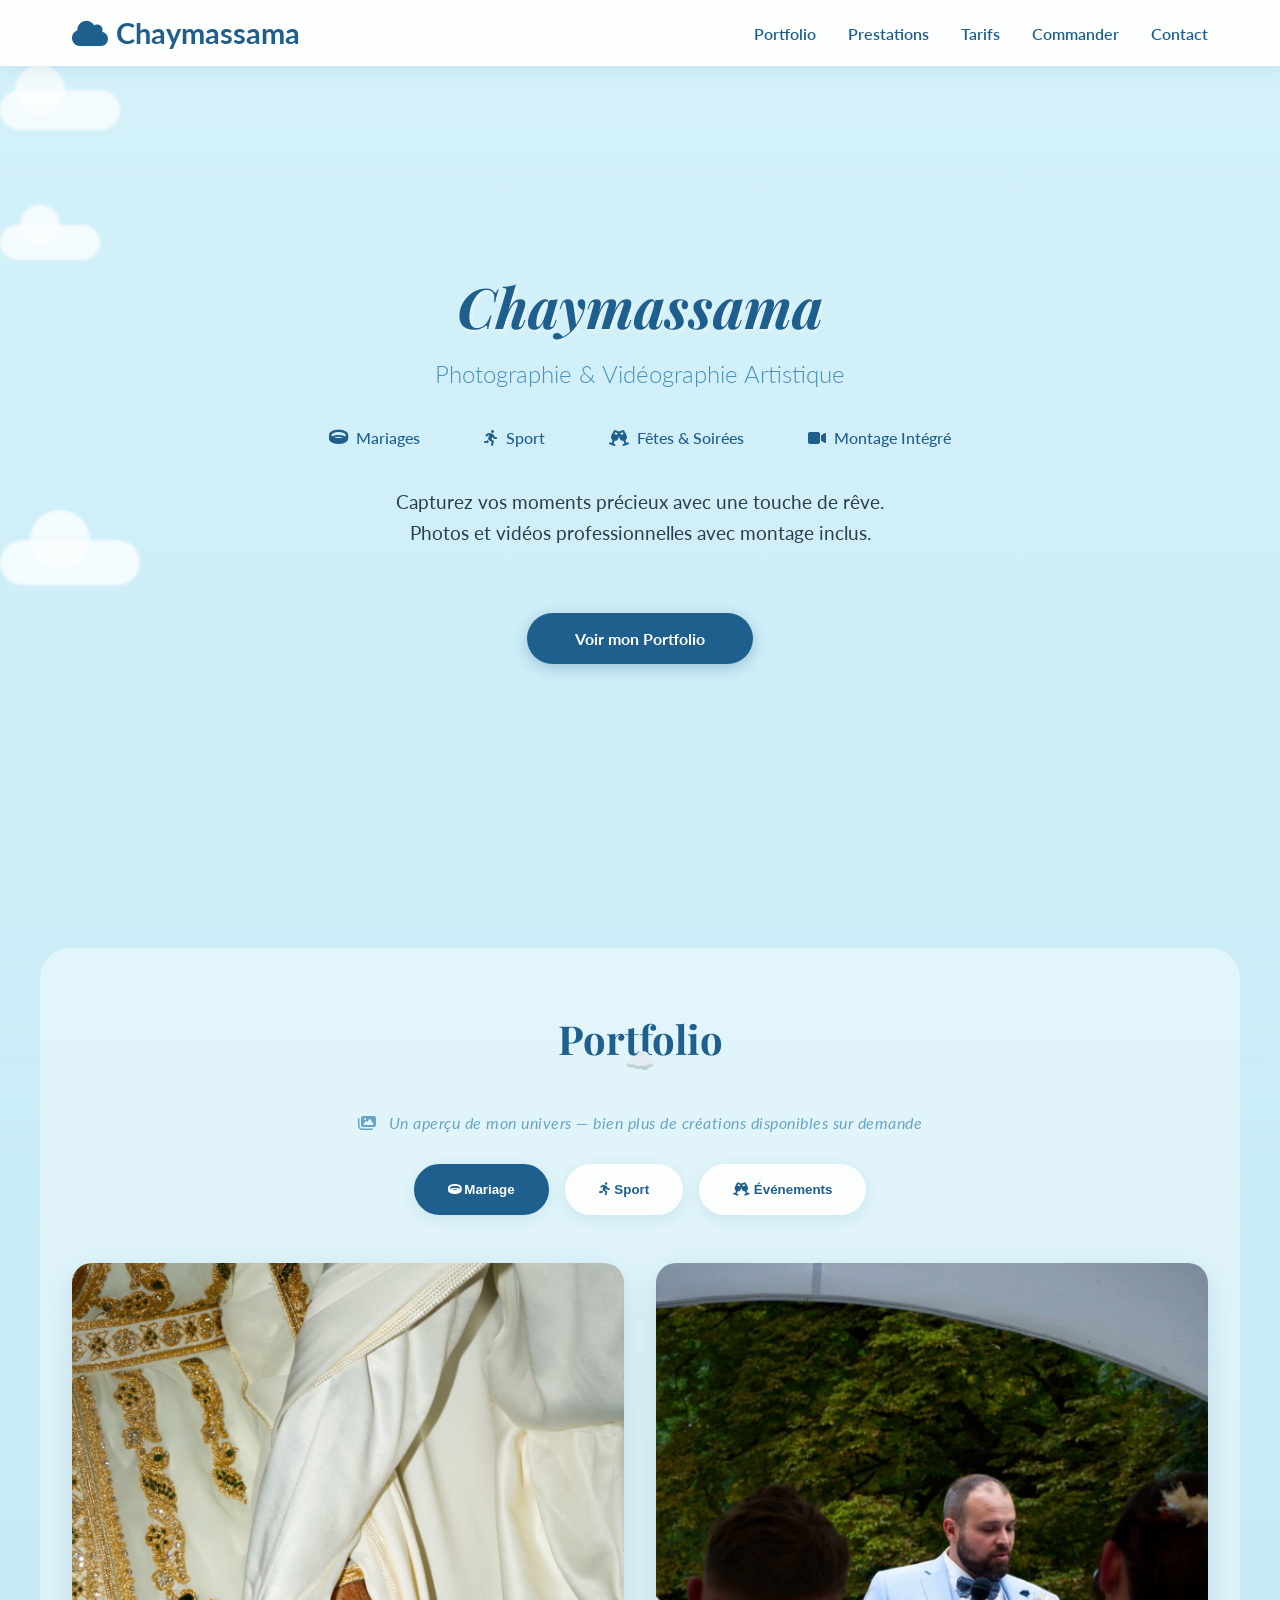
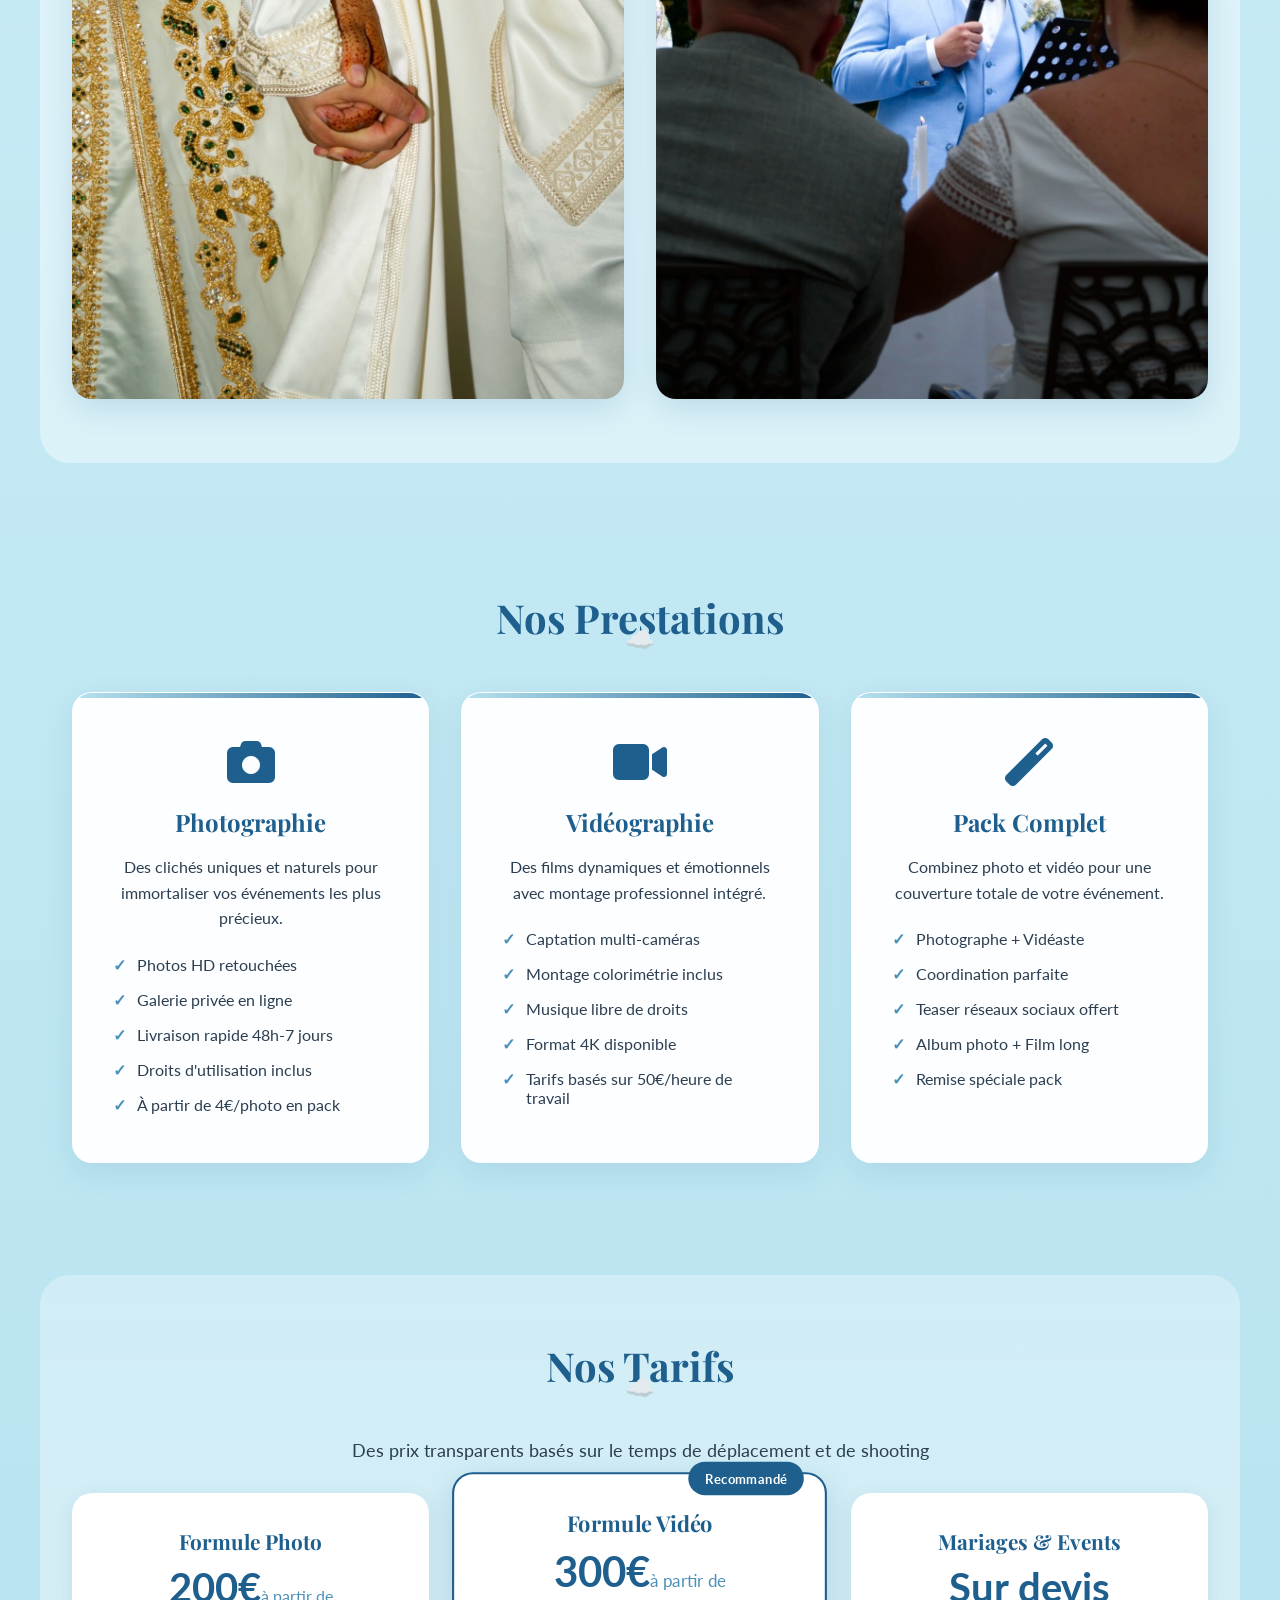
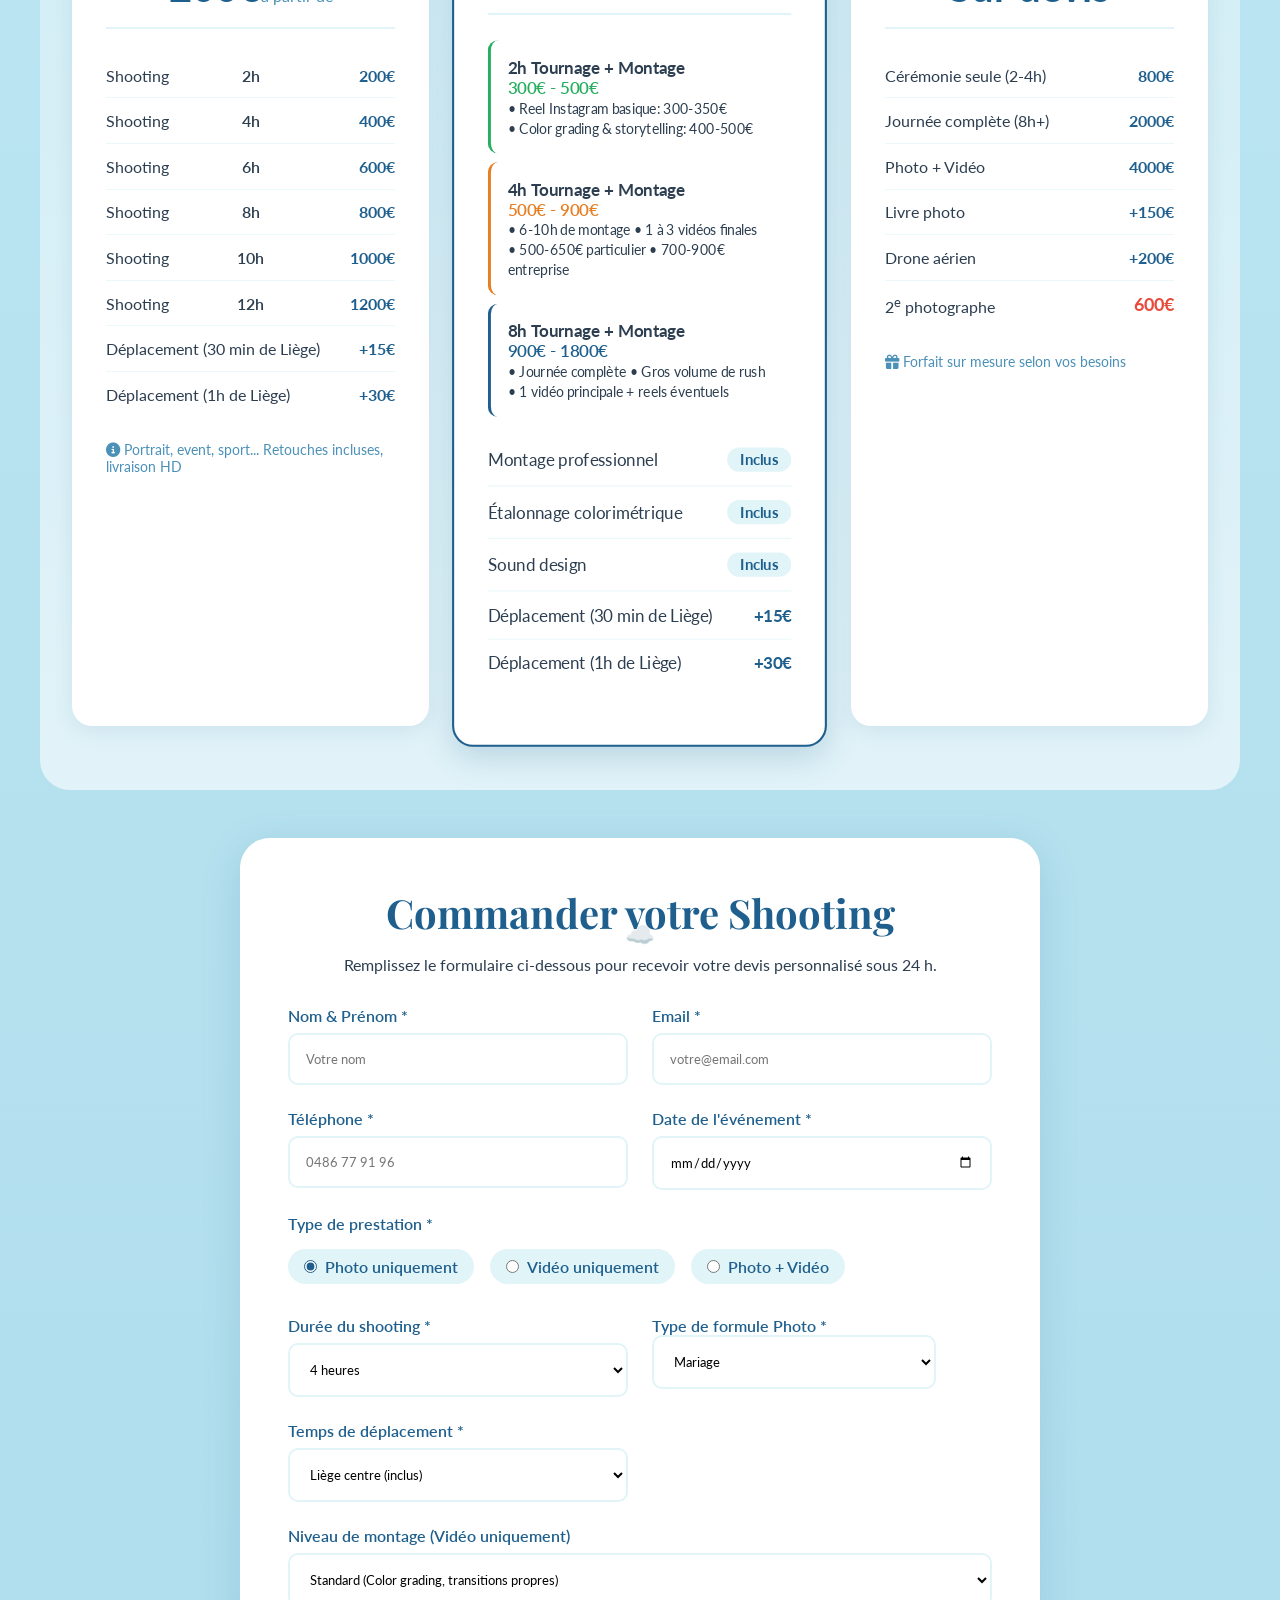
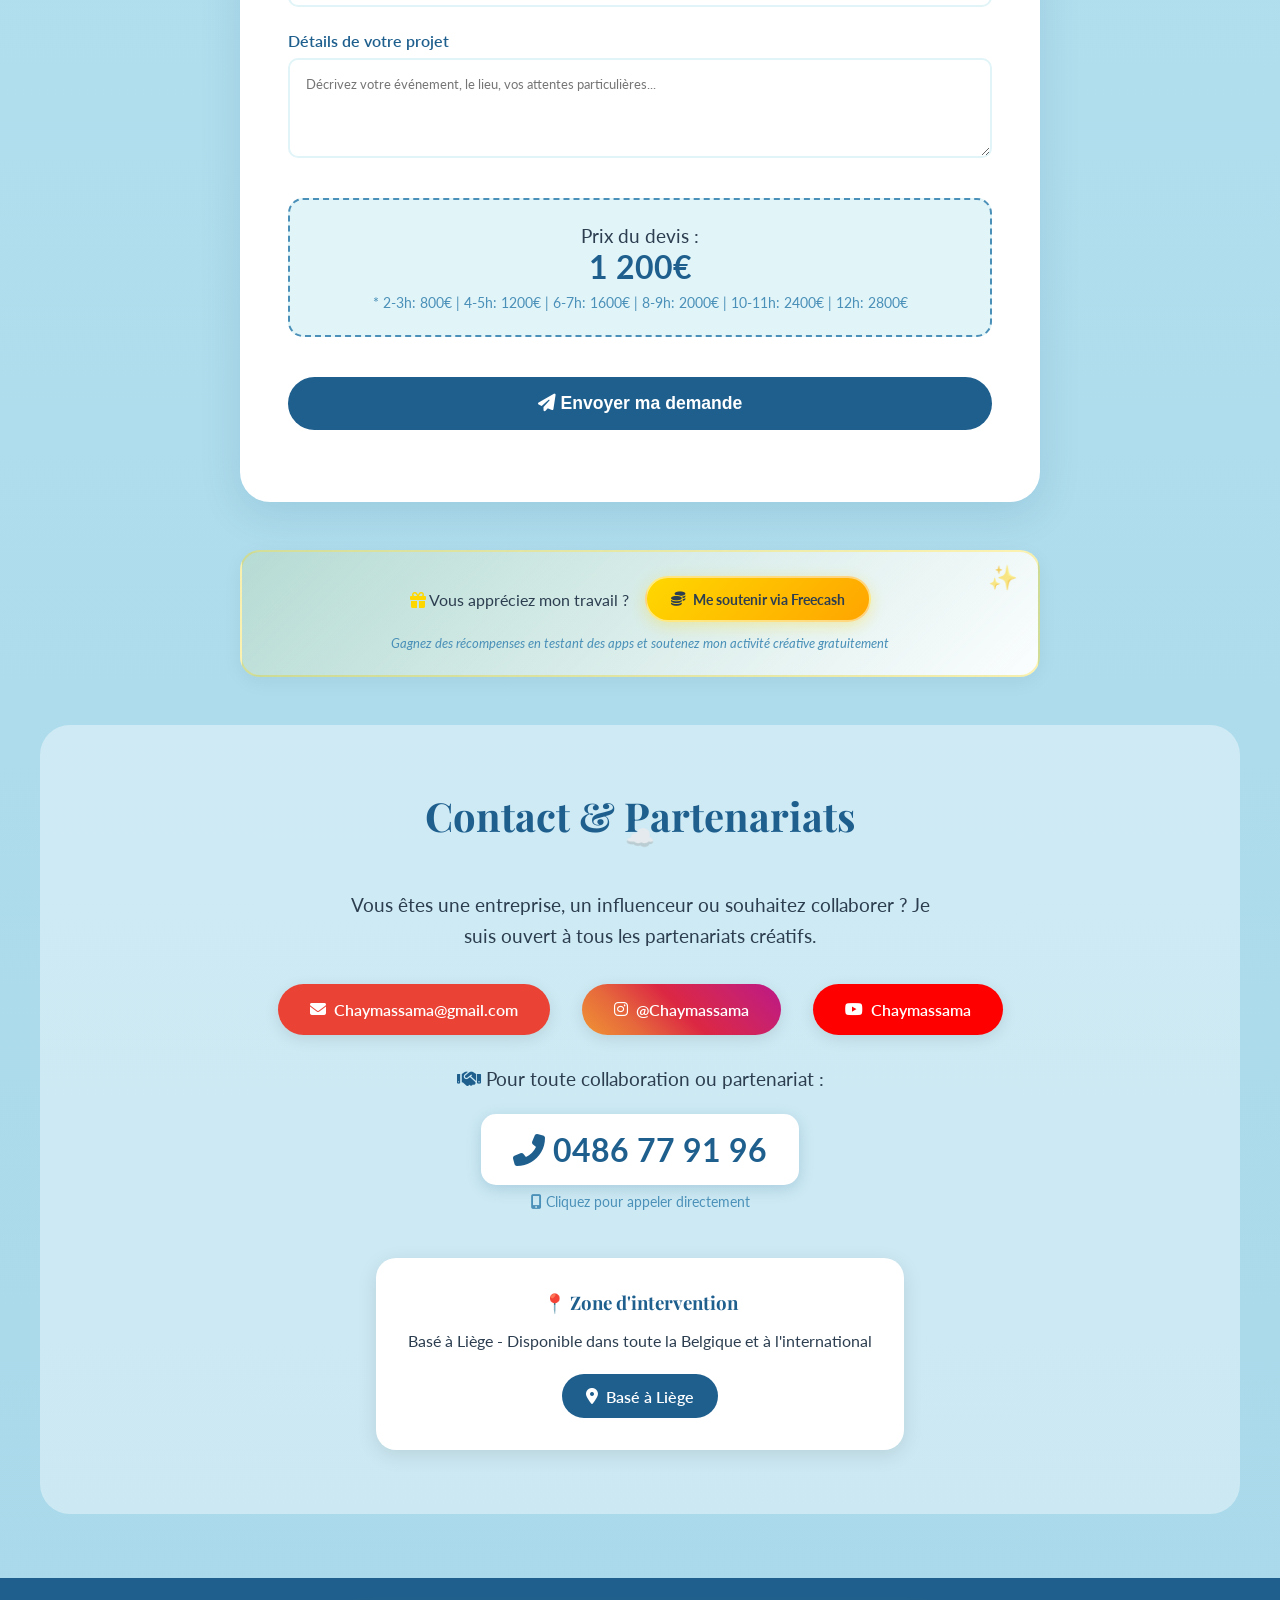
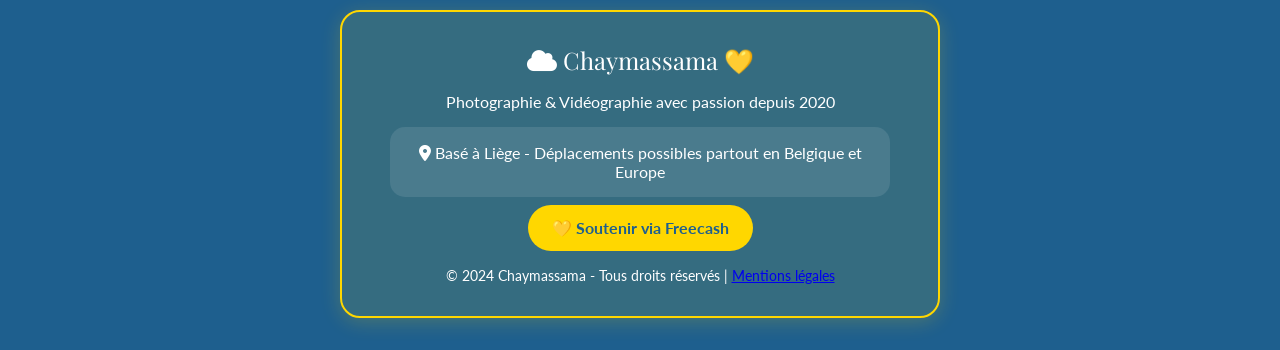
==== commit 4e2f8a93: "Remove 'pack' option from photo type selection" ====
--- a/index.html
+++ b/index.html
@@ -1534,7 +1534,6 @@
                     <select id="photoType" name="photoType" onchange="calculateEstimate()">
                         <option value="mariage" selected>Mariage</option>
                         <option value="normal">Shooting normal (portrait, event, sport...)</option>
-                        <option value="pack">Pack photos (sans shooting - livraison uniquement)</option>
                     </select>
                 </div>
 
@@ -1786,8 +1785,8 @@
                     } else {
                         basePrice = 2800; // 12h+
                     }
-                } else if (photoType === 'normal') {
-                    // Shooting normal: packs photo
+                } else {
+                    // Shooting normal
                     if (duration <= 2) {
                         basePrice = 200; // 2h
                     } else if (duration <= 4) {
@@ -1800,21 +1799,6 @@
                         basePrice = 1000; // 10h
                     } else {
                         basePrice = 1200; // 12h
-                    }
-                } else if (photoType === 'pack') {
-                    // Pack photos sans shooting (livraison uniquement)
-                    if (duration <= 2) {
-                        basePrice = 50; // Pack 10 photos
-                    } else if (duration <= 4) {
-                        basePrice = 100; // Pack 25 photos
-                    } else if (duration <= 6) {
-                        basePrice = 200; // Pack 50 photos
-                    } else if (duration <= 8) {
-                        basePrice = 350; // Pack 75 photos
-                    } else if (duration <= 10) {
-                        basePrice = 500; // Pack 100 photos
-                    } else {
-                        basePrice = 700; // Pack 150 photos
                     }
                 }
             } else if (type === 'video') {
@@ -1907,10 +1891,8 @@
 
             if (photoType === 'mariage') {
                 note.innerHTML = '* Mariages: 2-3h: 800€ | 4-5h: 1200€ | 6-7h: 1600€ | 8-9h: 2000€ | 10-11h: 2400€ | 12h: 2800€';
-            } else if (photoType === 'normal') {
+            } else {
                 note.innerHTML = '* Shooting normal: 2h: 200€ | 4h: 400€ | 6h: 600€ | 8h: 800€ | 10h: 1000€ | 12h: 1200€';
-            } else if (photoType === 'pack') {
-                note.innerHTML = '* Pack photos (sans shooting): 10 photos: 50€ | 25 photos: 100€ | 50 photos: 200€ | 75 photos: 350€ | 100 photos: 500€ | 150 photos: 700€';
             }
             calculateEstimate();
         });
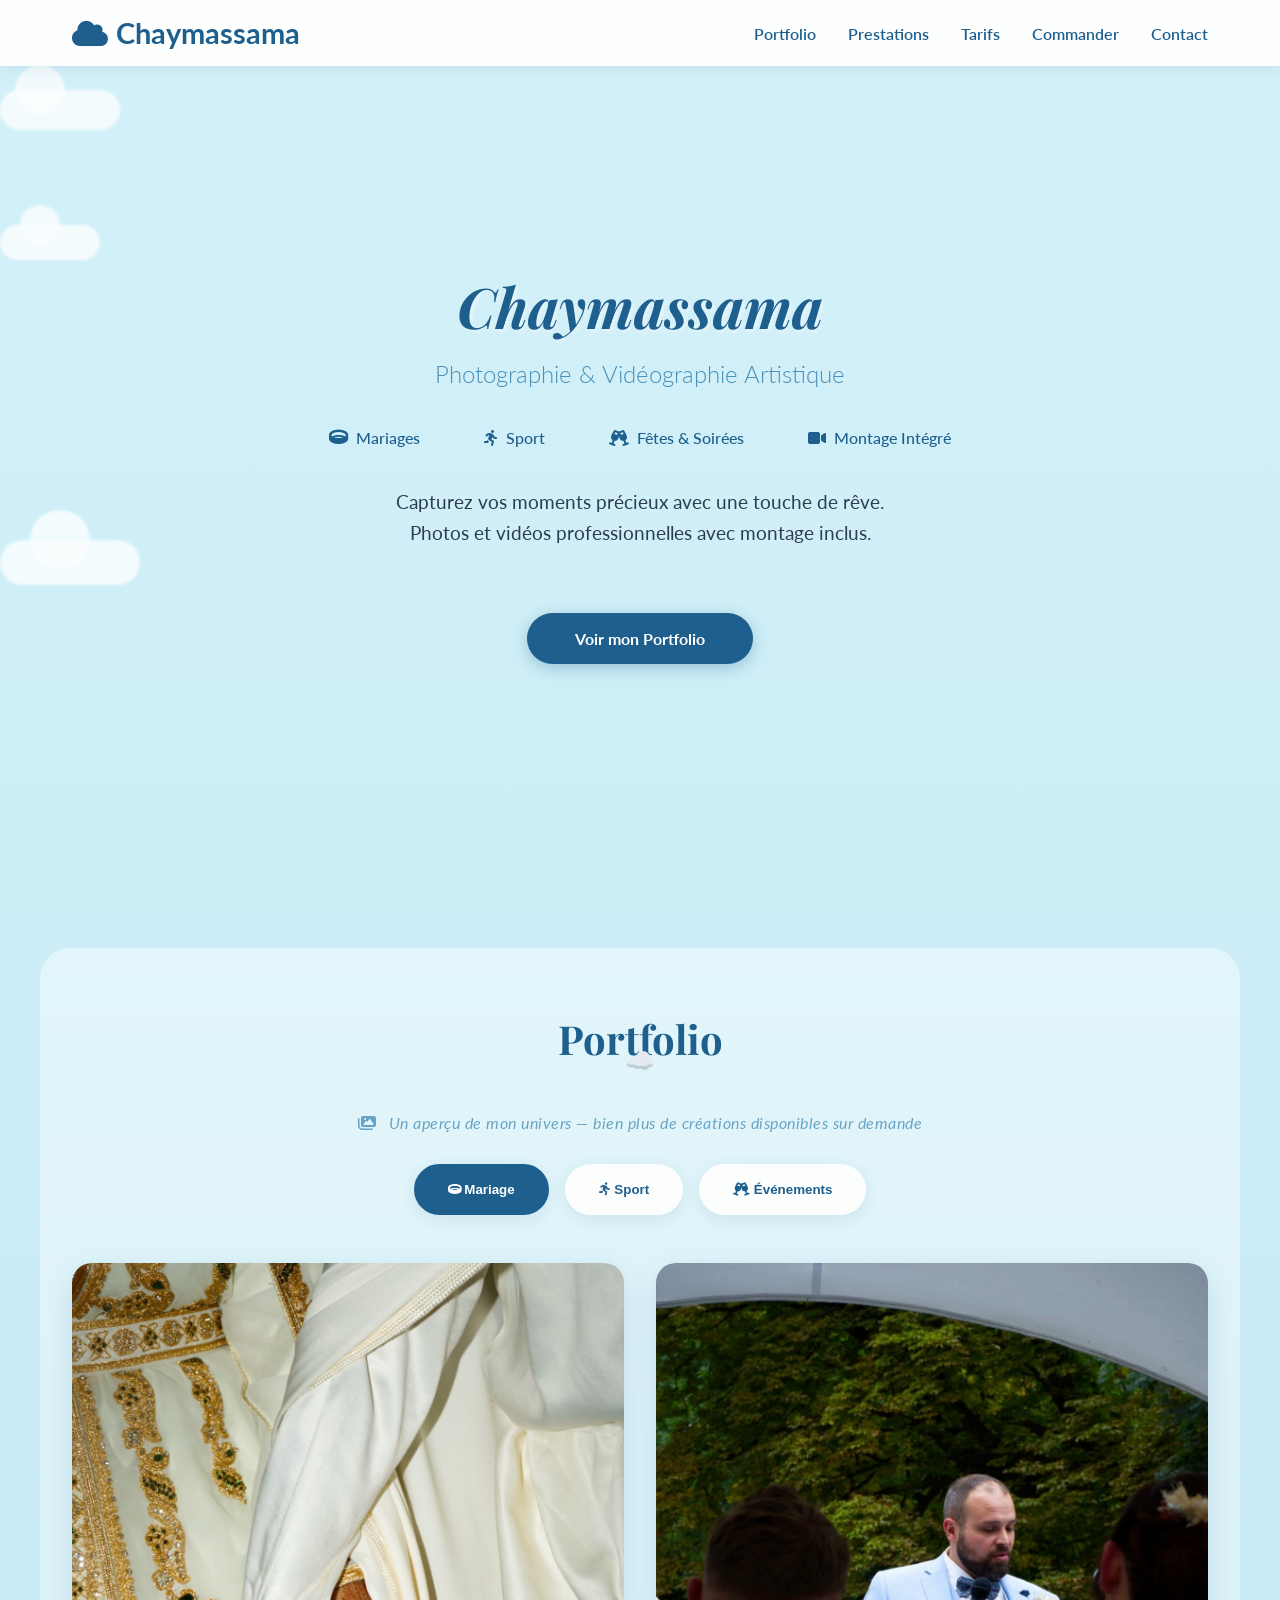
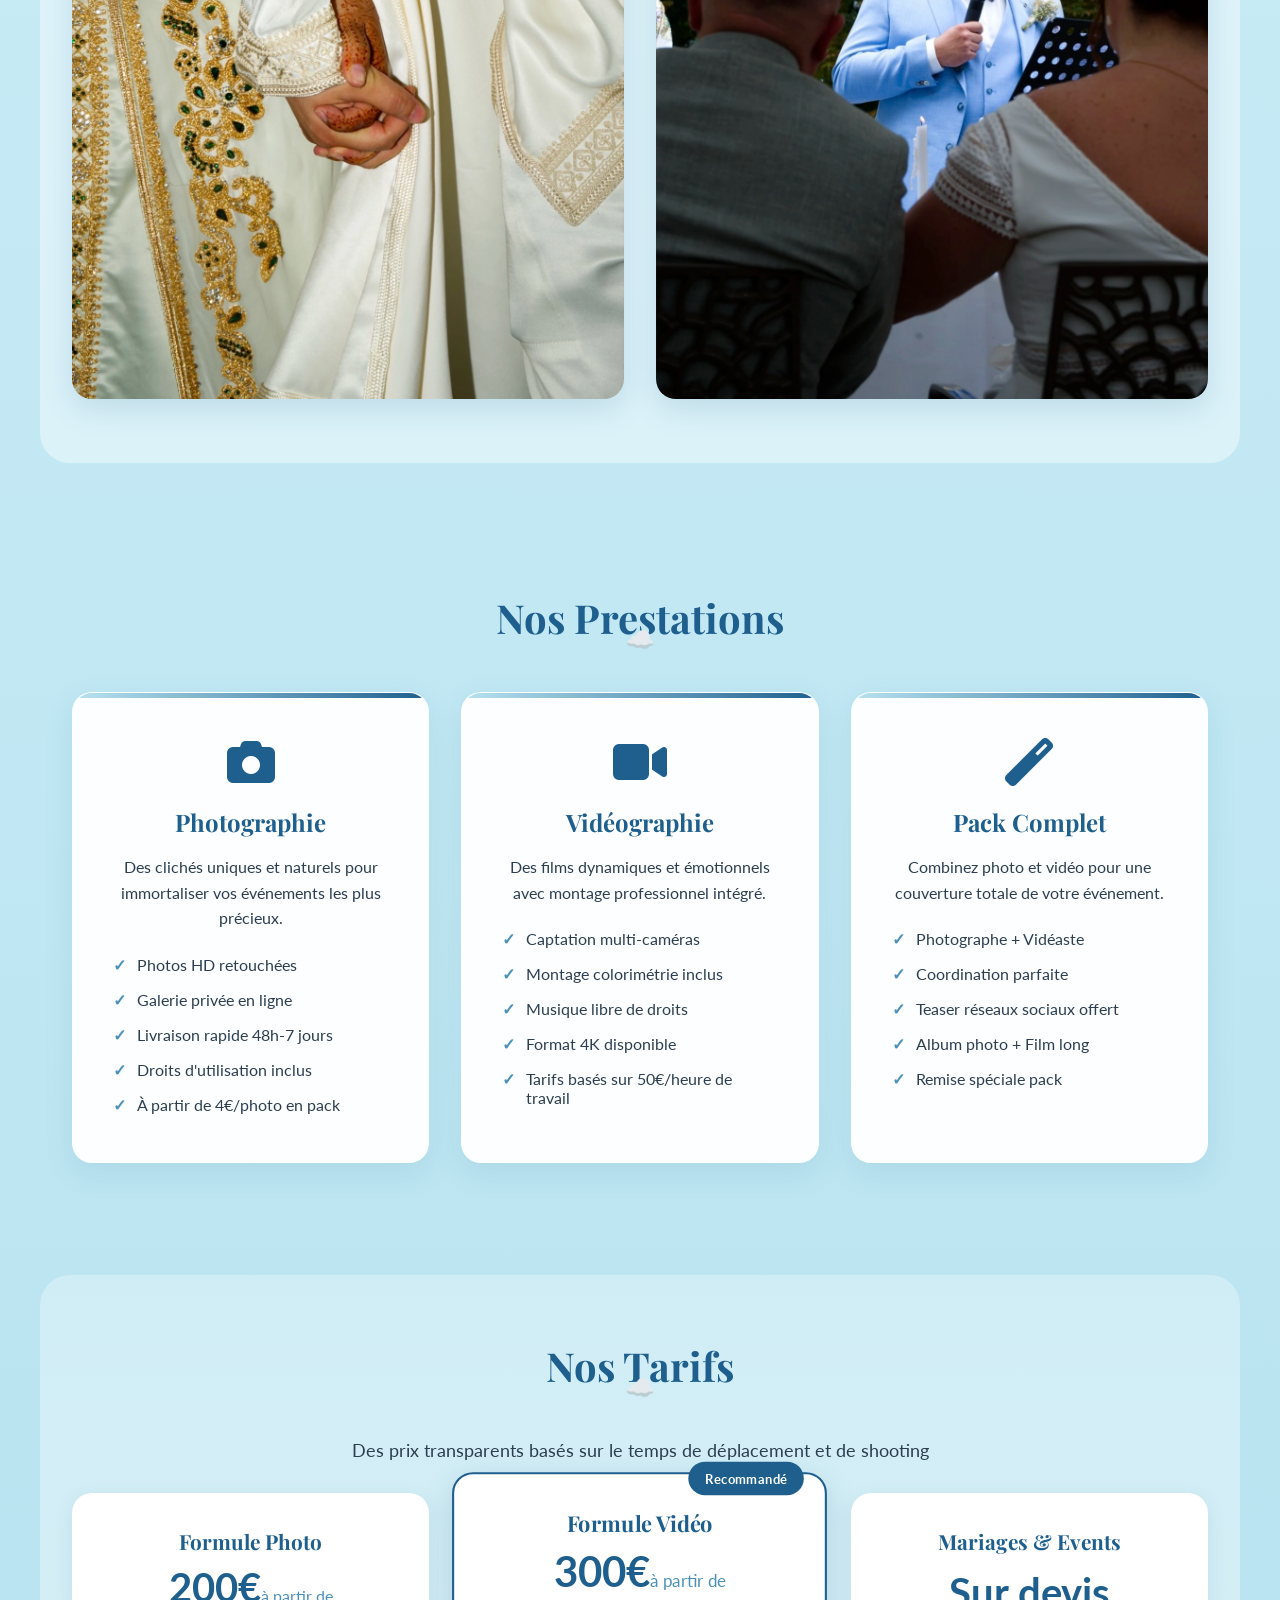
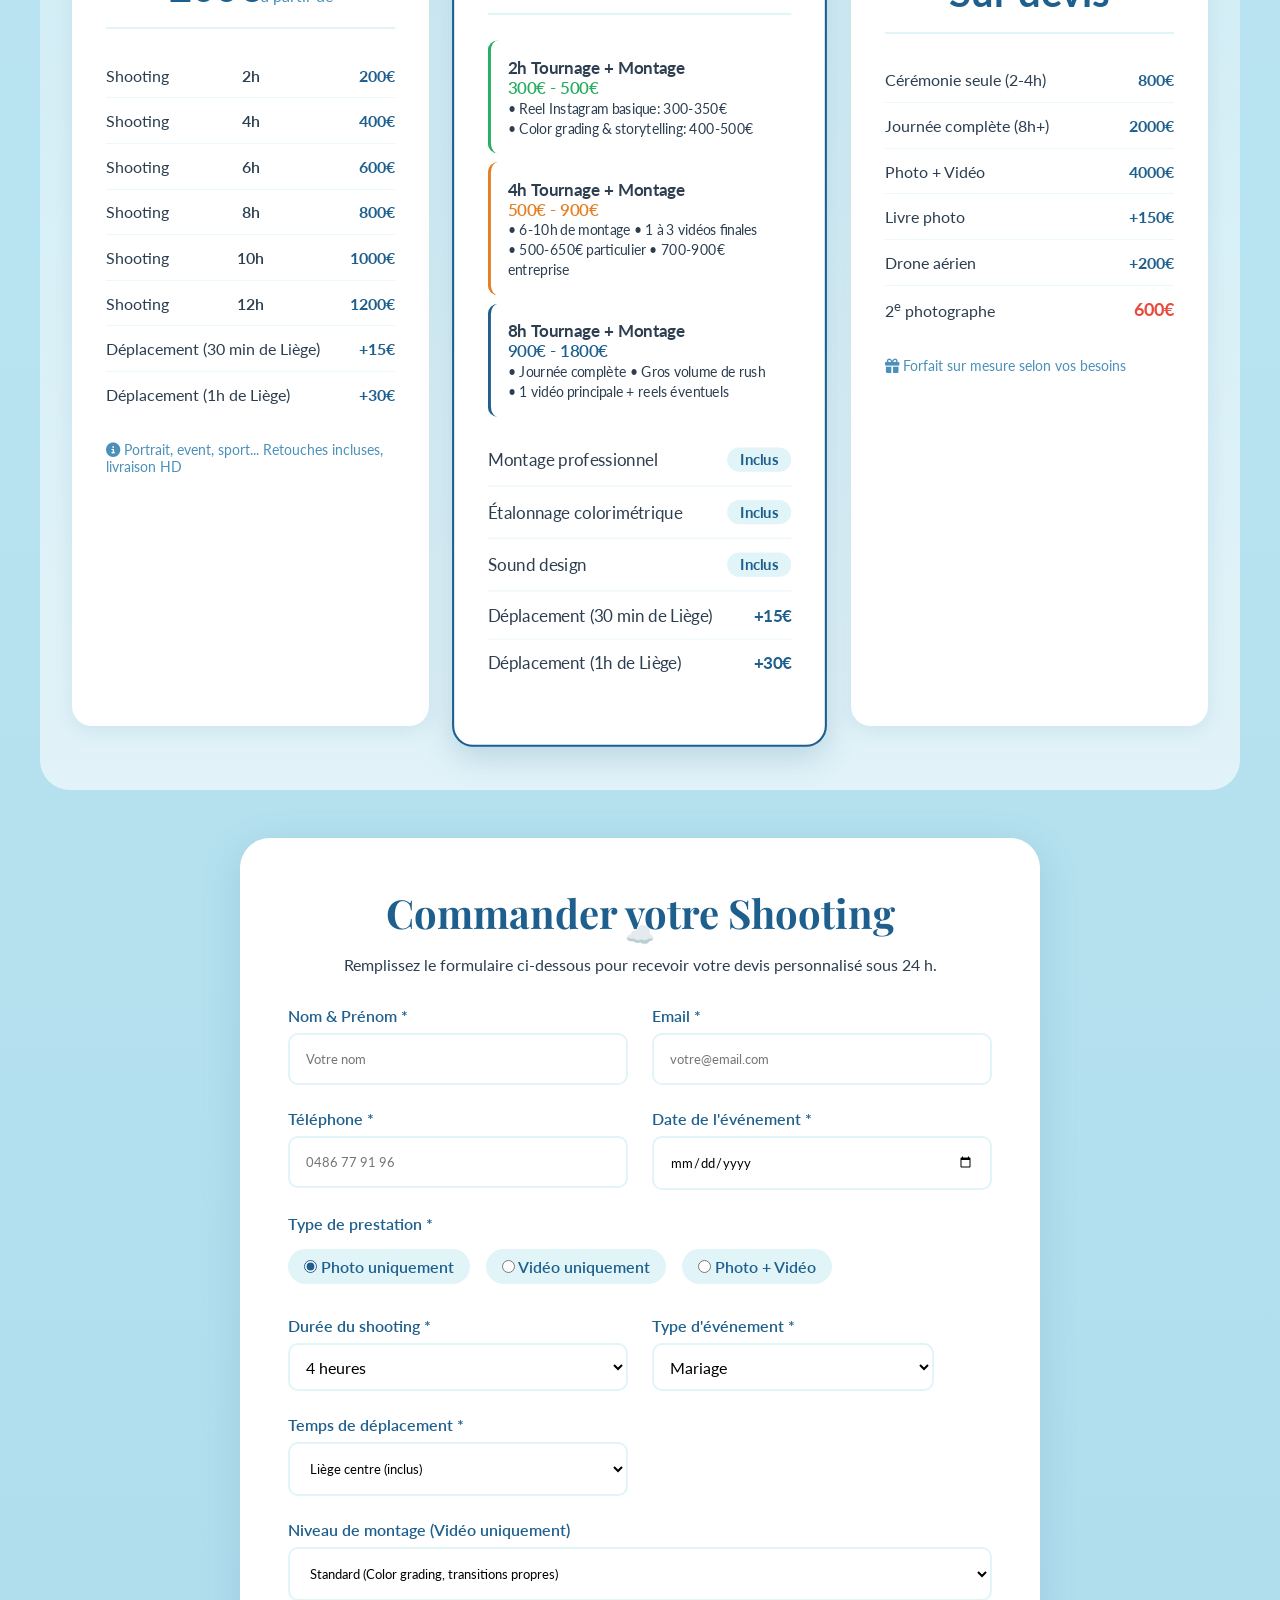
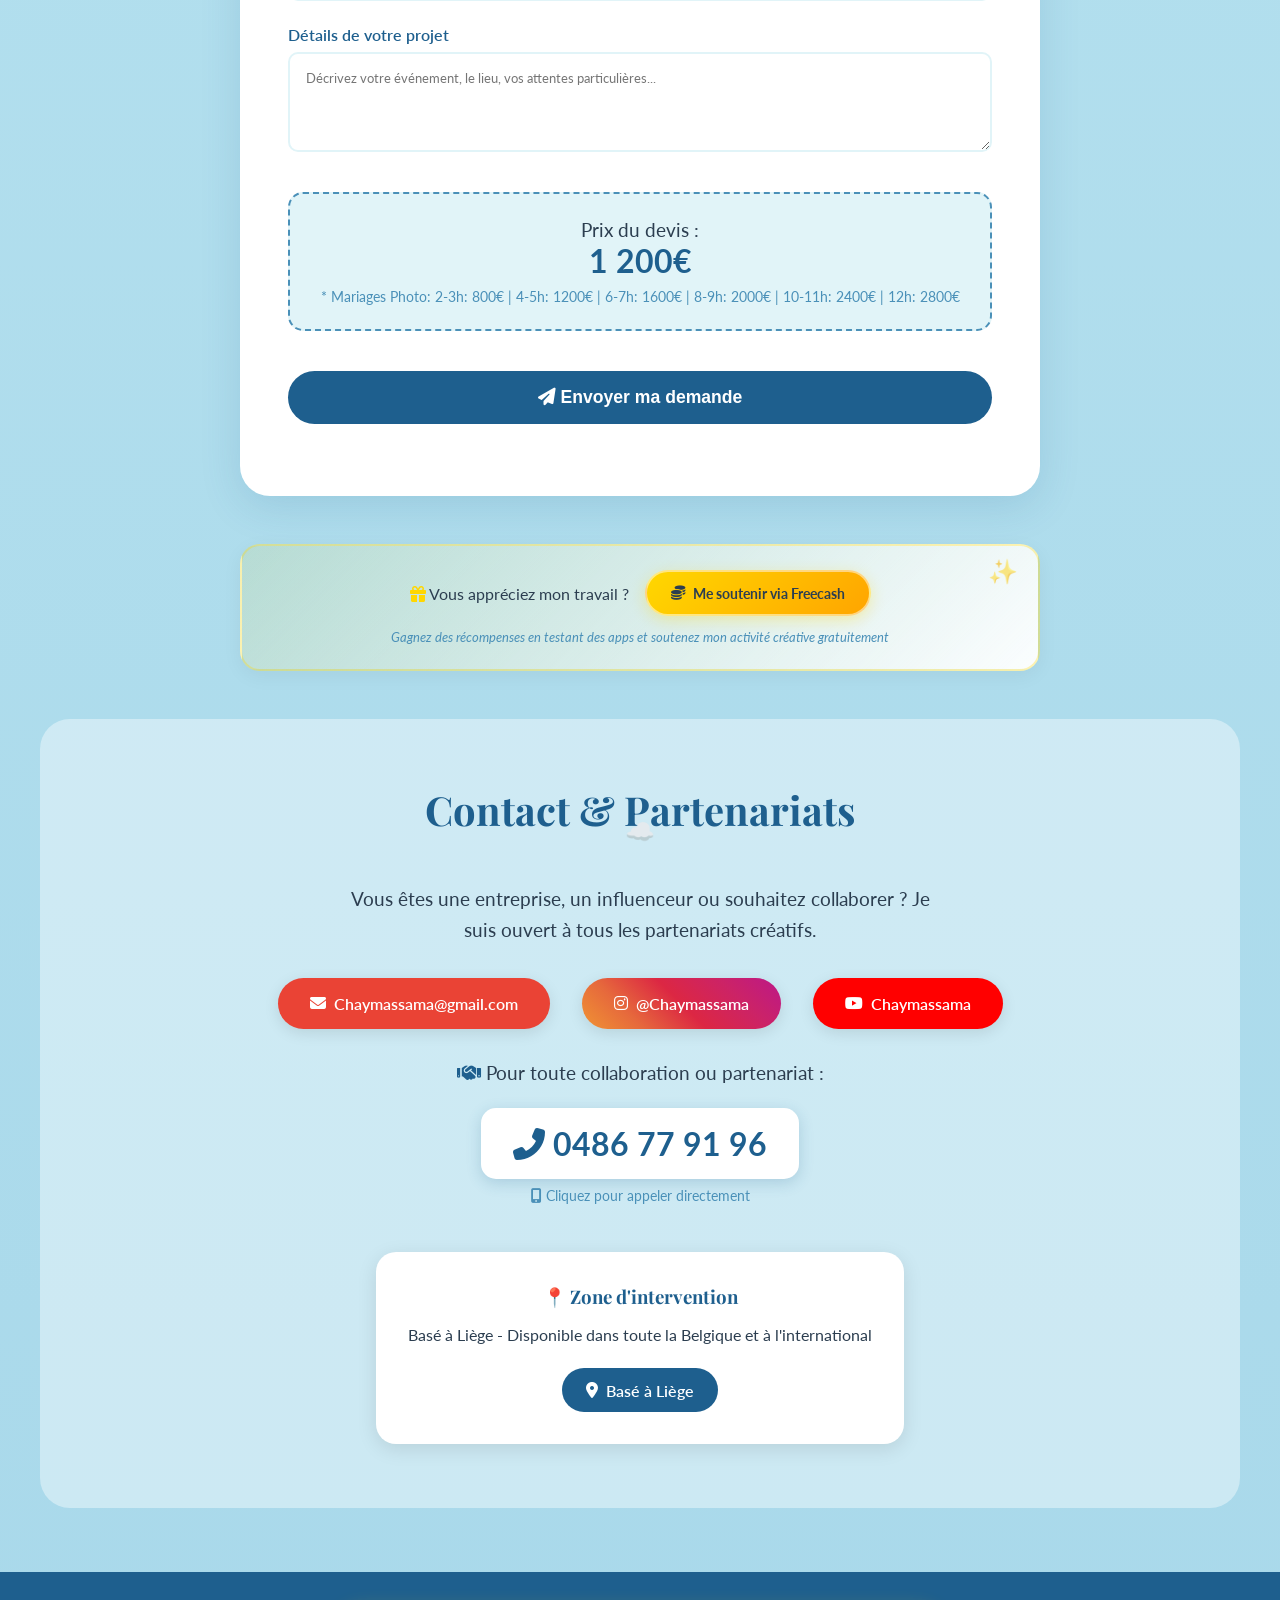
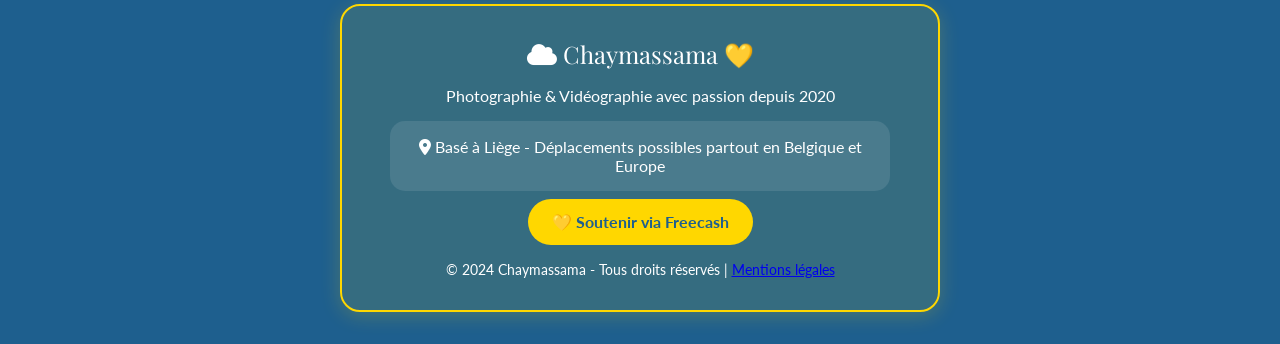
==== commit 7ed0bafc: "Enhance event type and duration fields styling Added styles for event type and duration fields, upda" ====
--- a/index.html
+++ b/index.html
@@ -1127,7 +1127,29 @@
         .video-tier.premium {
             border-left-color: var(--deep-blue);
         }
-    </style>
+    
+        /* Alignement parfait des champs Durée et Type d'événement */
+        #duration, #eventType {
+            height: 48px;
+            box-sizing: border-box;
+        }
+
+        .form-group label {
+            margin-bottom: 0.5rem;
+            display: block;
+        }
+    
+        /* Alignement parfait des champs côte à côte */
+        .form-grid > .form-group {
+            align-self: start;
+        }
+
+        #duration, #eventType {
+            min-height: 48px;
+            padding: 0.75rem;
+            font-size: 1rem;
+        }
+</style>
 <base target="_blank">
 <base target="_blank">
 <base target="_blank">
@@ -1433,8 +1455,8 @@
             </div>
 
             <div class="pricing-card">
-                <div class="pricing-header">
-                    <h3 class="pricing-title">Mariages & Events</h3>
+                <div class="pricing-header" style="margin-bottom: 1.5rem;">
+                    <h3 class="pricing-title" style="margin-bottom: 0.8rem;">Mariages & Events</h3>
                     <div class="price">Sur devis</div>
                 </div>
                 <ul class="pricing-features">
@@ -1529,13 +1551,15 @@
                     </select>
                 </div>
 
-                <div class="form-group" id="photoTypeGroup" style="display: none;">
-                    <label for="photoType">Type de formule Photo *</label>
-                    <select id="photoType" name="photoType" onchange="calculateEstimate()">
+                <div class="form-group" id="eventTypeGroup" style="display: block;">
+                    <label for="eventType">Type d'événement *</label>
+                    <select id="eventType" name="eventType" onchange="calculateEstimate()">
                         <option value="mariage" selected>Mariage</option>
-                        <option value="normal">Shooting normal (portrait, event, sport...)</option>
+                        <option value="normal">Standard (portrait, event, sport...)</option>
                     </select>
                 </div>
+
+                
 
                 <div class="form-group">
                     <label for="travel">Temps de déplacement *</label>
@@ -1768,9 +1792,9 @@
             let travelCost = travel;
 
             if (type === 'photo') {
-                const photoType = document.getElementById('photoType').value;
-
-                if (photoType === 'mariage') {
+                const eventType = document.getElementById('eventType').value;
+
+                if (eventType === 'mariage') {
                     // Prix fixes pour mariage
                     if (duration <= 3) {
                         basePrice = 800; // Petit mariage (2-3h)
@@ -1829,27 +1853,27 @@
                 const type = this.value;
                 const label = document.getElementById('estimateLabel');
                 const note = document.getElementById('estimateNote');
-                const photoTypeGroup = document.getElementById('photoTypeGroup');
+                const eventTypeGroup = document.getElementById('eventTypeGroup');
                 const complexitySelect = document.getElementById('complexity');
 
                 label.textContent = 'Prix du devis :';
 
                 if (type === 'photo') {
                     complexitySelect.options[0].text = 'Simple (Montage simple)';
-                    photoTypeGroup.style.display = 'block';
-                    const photoType = document.getElementById('photoType').value;
-                    if (photoType === 'mariage') {
+                    eventTypeGroup.style.display = 'block';
+                    const eventType = document.getElementById('eventType').value;
+                    if (eventType === 'mariage') {
                         note.innerHTML = '* Mariages: 2-3h: 800€ | 4-5h: 1200€ | 6-7h: 1600€ | 8-9h: 2000€ | 10-11h: 2400€ | 12h: 2800€';
                     } else {
                         note.innerHTML = '* Shooting normal: packs photos selon durée';
                     }
                 } else if (type === 'video') {
                     complexitySelect.options[0].text = 'Simple (Reel Instagram basique)';
-                    photoTypeGroup.style.display = 'none';
+                    eventTypeGroup.style.display = 'block';
                     note.innerHTML = '* Prix fixe selon complexité + déplacement';
                 } else if (type === 'both') {
                     complexitySelect.options[0].text = 'Simple (Reel Instagram basique)';
-                    photoTypeGroup.style.display = 'none';
+                    eventTypeGroup.style.display = 'block';
                     note.innerHTML = '* Prix fixe à 500€/heure + déplacement';
                 }
 
@@ -1862,22 +1886,35 @@
             const label = document.getElementById('estimateLabel');
             const note = document.getElementById('estimateNote');
             const complexitySelect = document.getElementById('complexity');
-            const photoTypeGroup = document.getElementById('photoTypeGroup');
+            const eventTypeGroup = document.getElementById('eventTypeGroup');
+            const eventType = document.getElementById('eventType').value;
 
             label.textContent = 'Prix du devis :';
+
+            // Afficher le type d'événement pour TOUS les services
+            eventTypeGroup.style.display = 'block';
 
             if (type === 'photo') {
                 complexitySelect.options[0].text = 'Simple (Montage simple)';
-                photoTypeGroup.style.display = 'block';
-                note.innerHTML = '* 2-3h: 800€ | 4-5h: 1200€ | 6-7h: 1600€ | 8-9h: 2000€ | 10-11h: 2400€ | 12h: 2800€';
+                if (eventType === 'normal') {
+                    note.innerHTML = '* Shooting normal: 2h: 200€ | 4h: 400€ | 6h: 600€ | 8h: 800€ | 10h: 1000€ | 12h: 1200€';
+                } else {
+                    note.innerHTML = '* Mariages Photo: 2-3h: 800€ | 4-5h: 1200€ | 6-7h: 1600€ | 8-9h: 2000€ | 10-11h: 2400€ | 12h: 2800€';
+                }
             } else if (type === 'video') {
                 complexitySelect.options[0].text = 'Simple (Reel Instagram basique)';
-                photoTypeGroup.style.display = 'none';
-                note.innerHTML = '* Prix fixe selon complexité + déplacement';
+                if (eventType === 'normal') {
+                    note.innerHTML = '* Vidéo standard: prix fixe selon complexité + déplacement';
+                } else {
+                    note.innerHTML = '* Mariages Vidéo: tarifs sur devis selon complexité';
+                }
             } else if (type === 'both') {
                 complexitySelect.options[0].text = 'Simple (Reel Instagram basique)';
-                photoTypeGroup.style.display = 'none';
-                note.innerHTML = '* Prix fixe à 500€/heure + déplacement';
+                if (eventType === 'normal') {
+                    note.innerHTML = '* Photo+Vidéo: 500€/heure + déplacement';
+                } else {
+                    note.innerHTML = '* Mariages Photo+Vidéo: 500€/heure (minimum 8h recommandé)';
+                }
             }
 
             calculateEstimate();
@@ -1885,14 +1922,29 @@
 
         // Gestion du formulaire
         // Écouteur pour le changement de type de photo
-document.getElementById('photoType').addEventListener('change', function() {
-            const photoType = this.value;
+document.getElementById('eventType').addEventListener('change', function() {
+            const eventType = this.value;
             const note = document.getElementById('estimateNote');
-
-            if (photoType === 'mariage') {
-                note.innerHTML = '* Mariages: 2-3h: 800€ | 4-5h: 1200€ | 6-7h: 1600€ | 8-9h: 2000€ | 10-11h: 2400€ | 12h: 2800€';
-            } else {
-                note.innerHTML = '* Shooting normal: 2h: 200€ | 4h: 400€ | 6h: 600€ | 8h: 800€ | 10h: 1000€ | 12h: 1200€';
+            const type = document.querySelector('input[name="type"]:checked').value;
+
+            if (type === 'photo') {
+                if (eventType === 'normal') {
+                    note.innerHTML = '* Shooting normal: 2h: 200€ | 4h: 400€ | 6h: 600€ | 8h: 800€ | 10h: 1000€ | 12h: 1200€';
+                } else {
+                    note.innerHTML = '* Mariages Photo: 2-3h: 800€ | 4-5h: 1200€ | 6-7h: 1600€ | 8-9h: 2000€ | 10-11h: 2400€ | 12h: 2800€';
+                }
+            } else if (type === 'video') {
+                if (eventType === 'normal') {
+                    note.innerHTML = '* Vidéo standard: prix fixe selon complexité + déplacement';
+                } else {
+                    note.innerHTML = '* Mariages Vidéo: tarifs sur devis selon complexité';
+                }
+            } else if (type === 'both') {
+                if (eventType === 'normal') {
+                    note.innerHTML = '* Photo+Vidéo: 500€/heure + déplacement';
+                } else {
+                    note.innerHTML = '* Mariages Photo+Vidéo: 500€/heure (minimum 8h recommandé)';
+                }
             }
             calculateEstimate();
         });
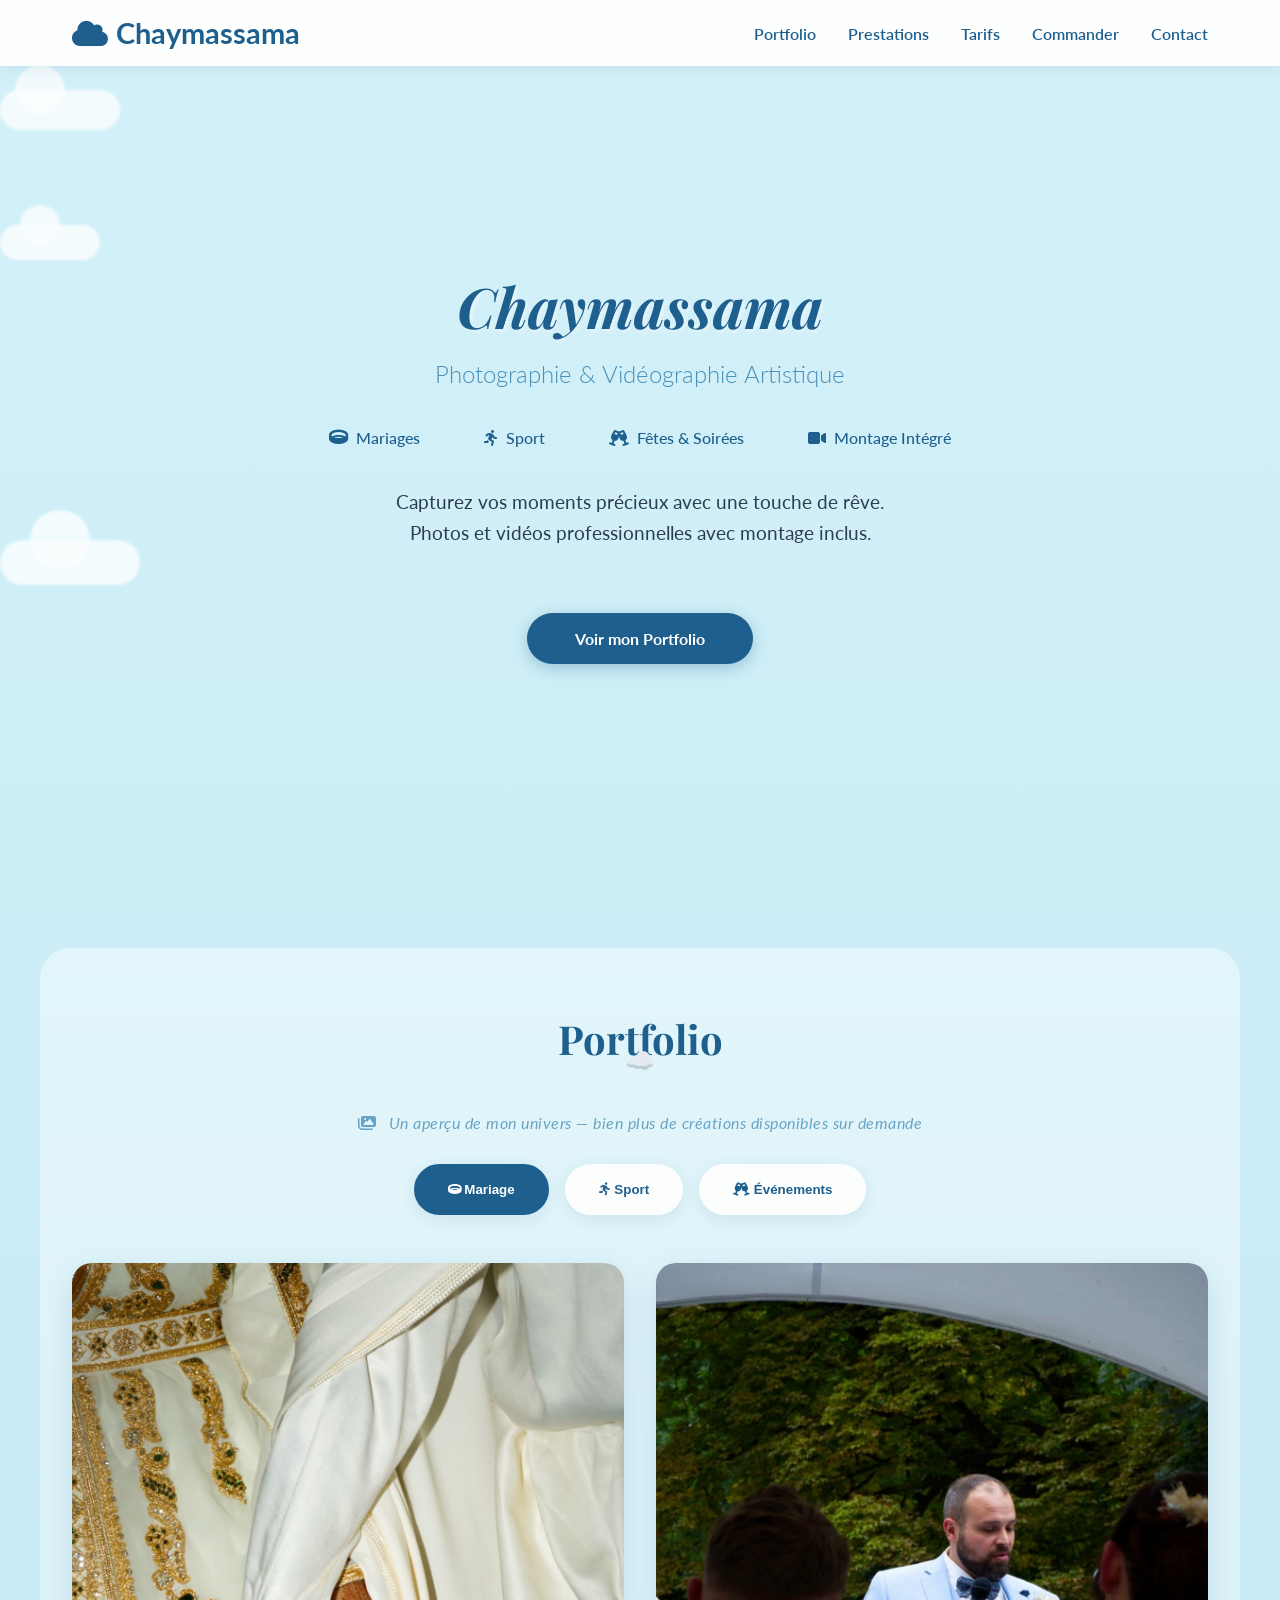
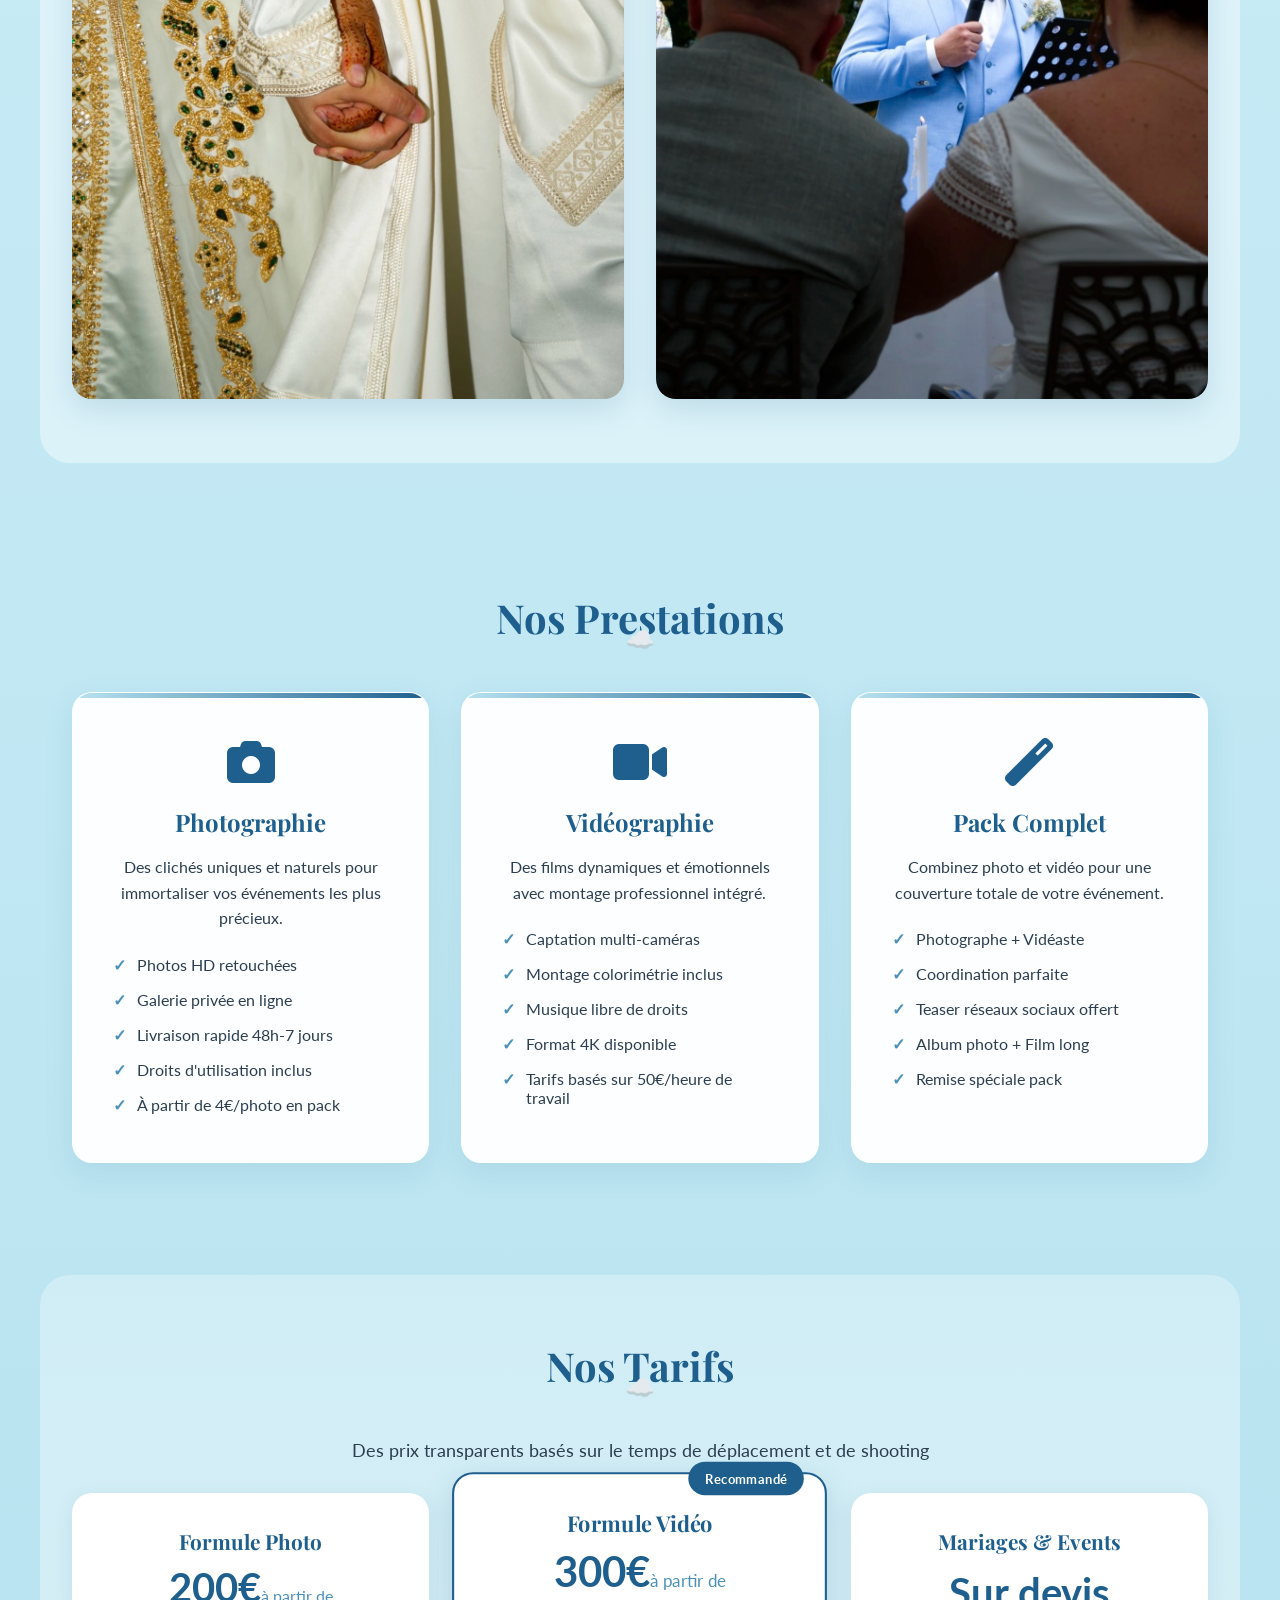
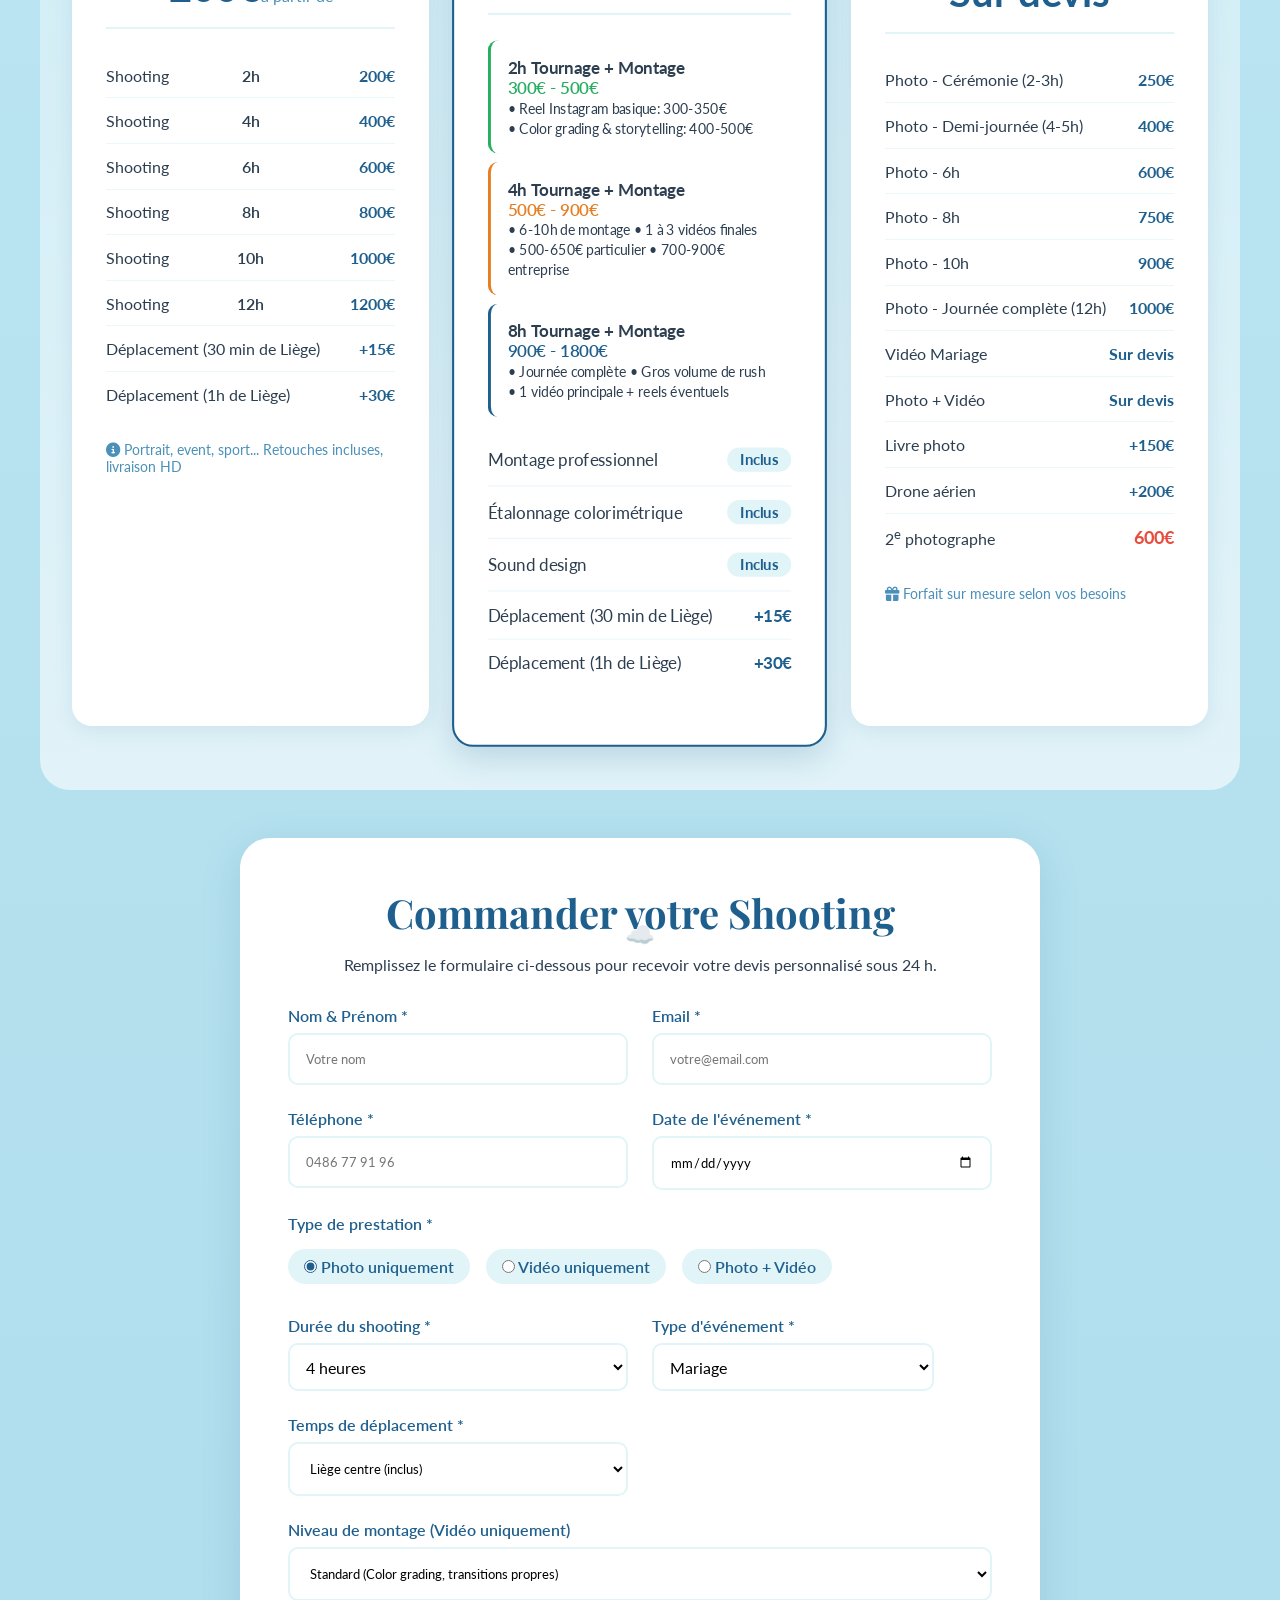
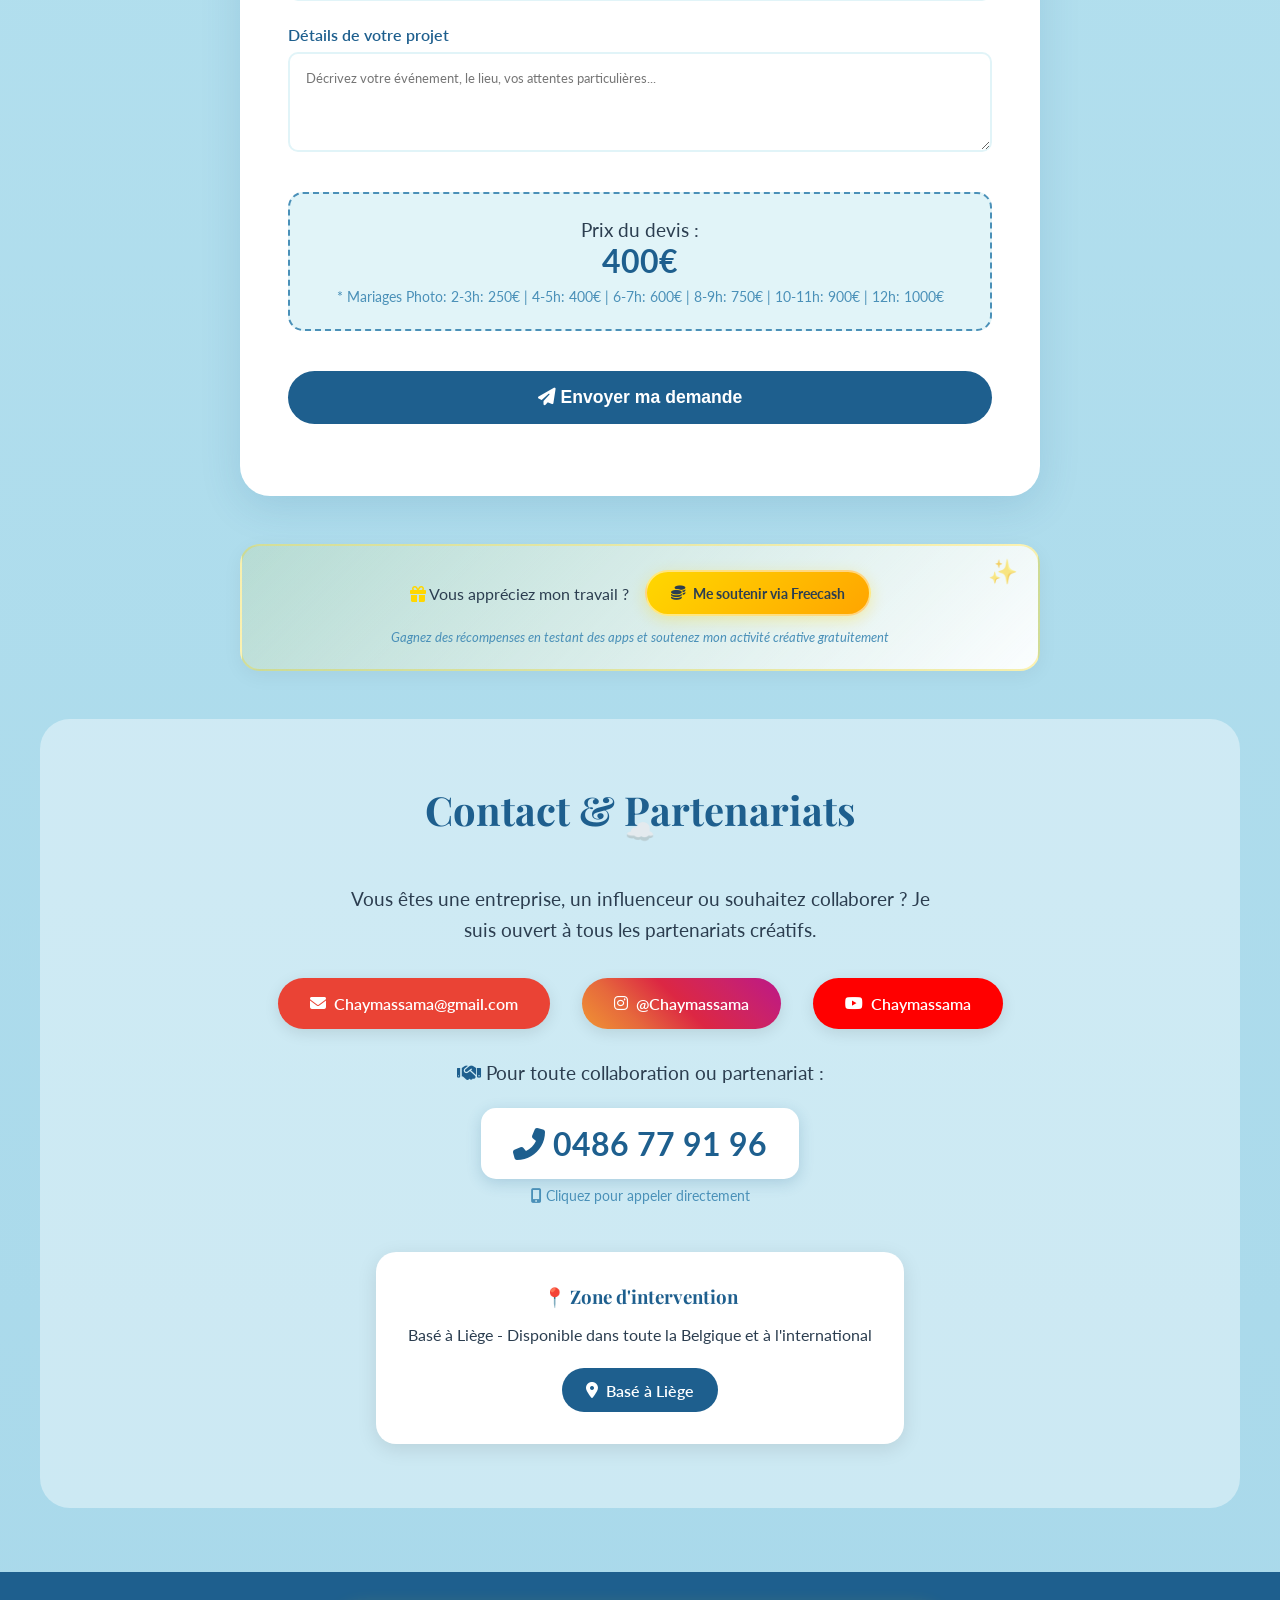
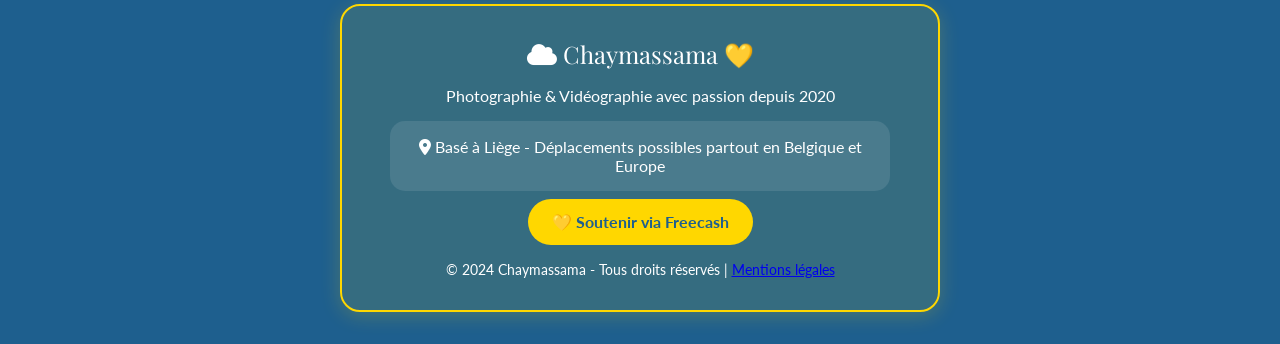
==== commit faf40bc2: "Update pricing details for photography services" ====
--- a/index.html
+++ b/index.html
@@ -1153,6 +1153,7 @@
 <base target="_blank">
 <base target="_blank">
 <base target="_blank">
+<base target="_blank">
 </head>
 <body>
 
@@ -1461,16 +1462,36 @@
                 </div>
                 <ul class="pricing-features">
                     <li>
-                        <span>Cérémonie seule (2-4h)</span>
-                        <span class="price-tag">800€</span>
+                        <span>Photo - Cérémonie (2-3h)</span>
+                        <span class="price-tag">250€</span>
                     </li>
                     <li>
-                        <span>Journée complète (8h+)</span>
-                        <span class="price-tag">2000€</span>
+                        <span>Photo - Demi-journée (4-5h)</span>
+                        <span class="price-tag">400€</span>
+                    </li>
+                    <li>
+                        <span>Photo - 6h</span>
+                        <span class="price-tag">600€</span>
+                    </li>
+                    <li>
+                        <span>Photo - 8h</span>
+                        <span class="price-tag">750€</span>
+                    </li>
+                    <li>
+                        <span>Photo - 10h</span>
+                        <span class="price-tag">900€</span>
+                    </li>
+                    <li>
+                        <span>Photo - Journée complète (12h)</span>
+                        <span class="price-tag">1000€</span>
+                    </li>
+                    <li>
+                        <span>Vidéo Mariage</span>
+                        <span class="price-tag">Sur devis</span>
                     </li>
                     <li>
                         <span>Photo + Vidéo</span>
-                        <span class="price-tag">4000€</span>
+                        <span class="price-tag">Sur devis</span>
                     </li>
                     <li>
                         <span>Livre photo</span>
@@ -1795,19 +1816,19 @@
                 const eventType = document.getElementById('eventType').value;
 
                 if (eventType === 'mariage') {
-                    // Prix fixes pour mariage
+                    // Prix fixes pour mariage (max 1000€ pour 12h)
                     if (duration <= 3) {
-                        basePrice = 800; // Petit mariage (2-3h)
+                        basePrice = 250; // Petit mariage (2-3h)
                     } else if (duration <= 5) {
-                        basePrice = 1200; // Demi-journée (4-5h)
+                        basePrice = 400; // Demi-journée (4-5h)
                     } else if (duration <= 7) {
-                        basePrice = 1600; // 6-7h
+                        basePrice = 600; // 6-7h
                     } else if (duration <= 9) {
-                        basePrice = 2000; // 8-9h
+                        basePrice = 750; // 8-9h
                     } else if (duration <= 11) {
-                        basePrice = 2400; // 10-11h
+                        basePrice = 900; // 10-11h
                     } else {
-                        basePrice = 2800; // 12h+
+                        basePrice = 1000; // 12h
                     }
                 } else {
                     // Shooting normal
@@ -1899,7 +1920,7 @@
                 if (eventType === 'normal') {
                     note.innerHTML = '* Shooting normal: 2h: 200€ | 4h: 400€ | 6h: 600€ | 8h: 800€ | 10h: 1000€ | 12h: 1200€';
                 } else {
-                    note.innerHTML = '* Mariages Photo: 2-3h: 800€ | 4-5h: 1200€ | 6-7h: 1600€ | 8-9h: 2000€ | 10-11h: 2400€ | 12h: 2800€';
+                    note.innerHTML = '* Mariages Photo: 2-3h: 250€ | 4-5h: 400€ | 6-7h: 600€ | 8-9h: 750€ | 10-11h: 900€ | 12h: 1000€';
                 }
             } else if (type === 'video') {
                 complexitySelect.options[0].text = 'Simple (Reel Instagram basique)';
@@ -1931,7 +1952,7 @@
                 if (eventType === 'normal') {
                     note.innerHTML = '* Shooting normal: 2h: 200€ | 4h: 400€ | 6h: 600€ | 8h: 800€ | 10h: 1000€ | 12h: 1200€';
                 } else {
-                    note.innerHTML = '* Mariages Photo: 2-3h: 800€ | 4-5h: 1200€ | 6-7h: 1600€ | 8-9h: 2000€ | 10-11h: 2400€ | 12h: 2800€';
+                    note.innerHTML = '* Mariages Photo: 2-3h: 250€ | 4-5h: 400€ | 6-7h: 600€ | 8-9h: 750€ | 10-11h: 900€ | 12h: 1000€';
                 }
             } else if (type === 'video') {
                 if (eventType === 'normal') {
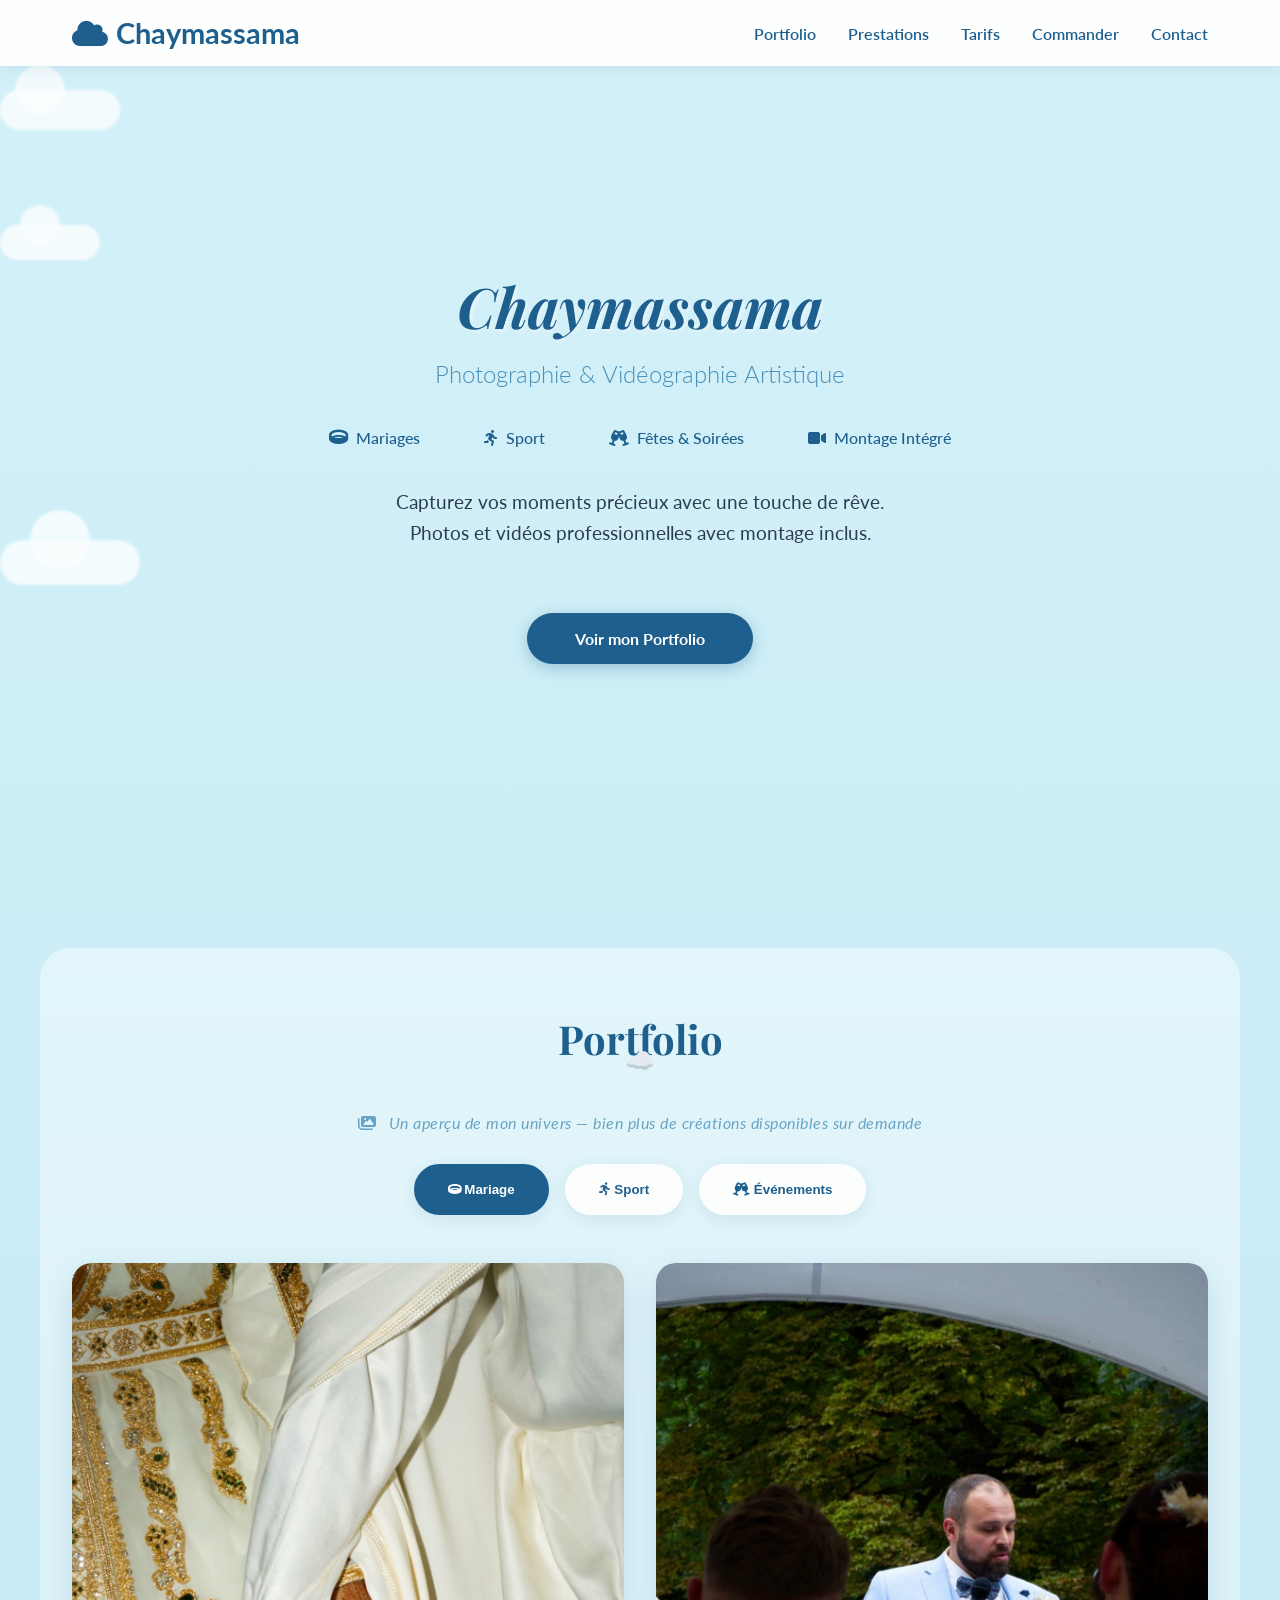
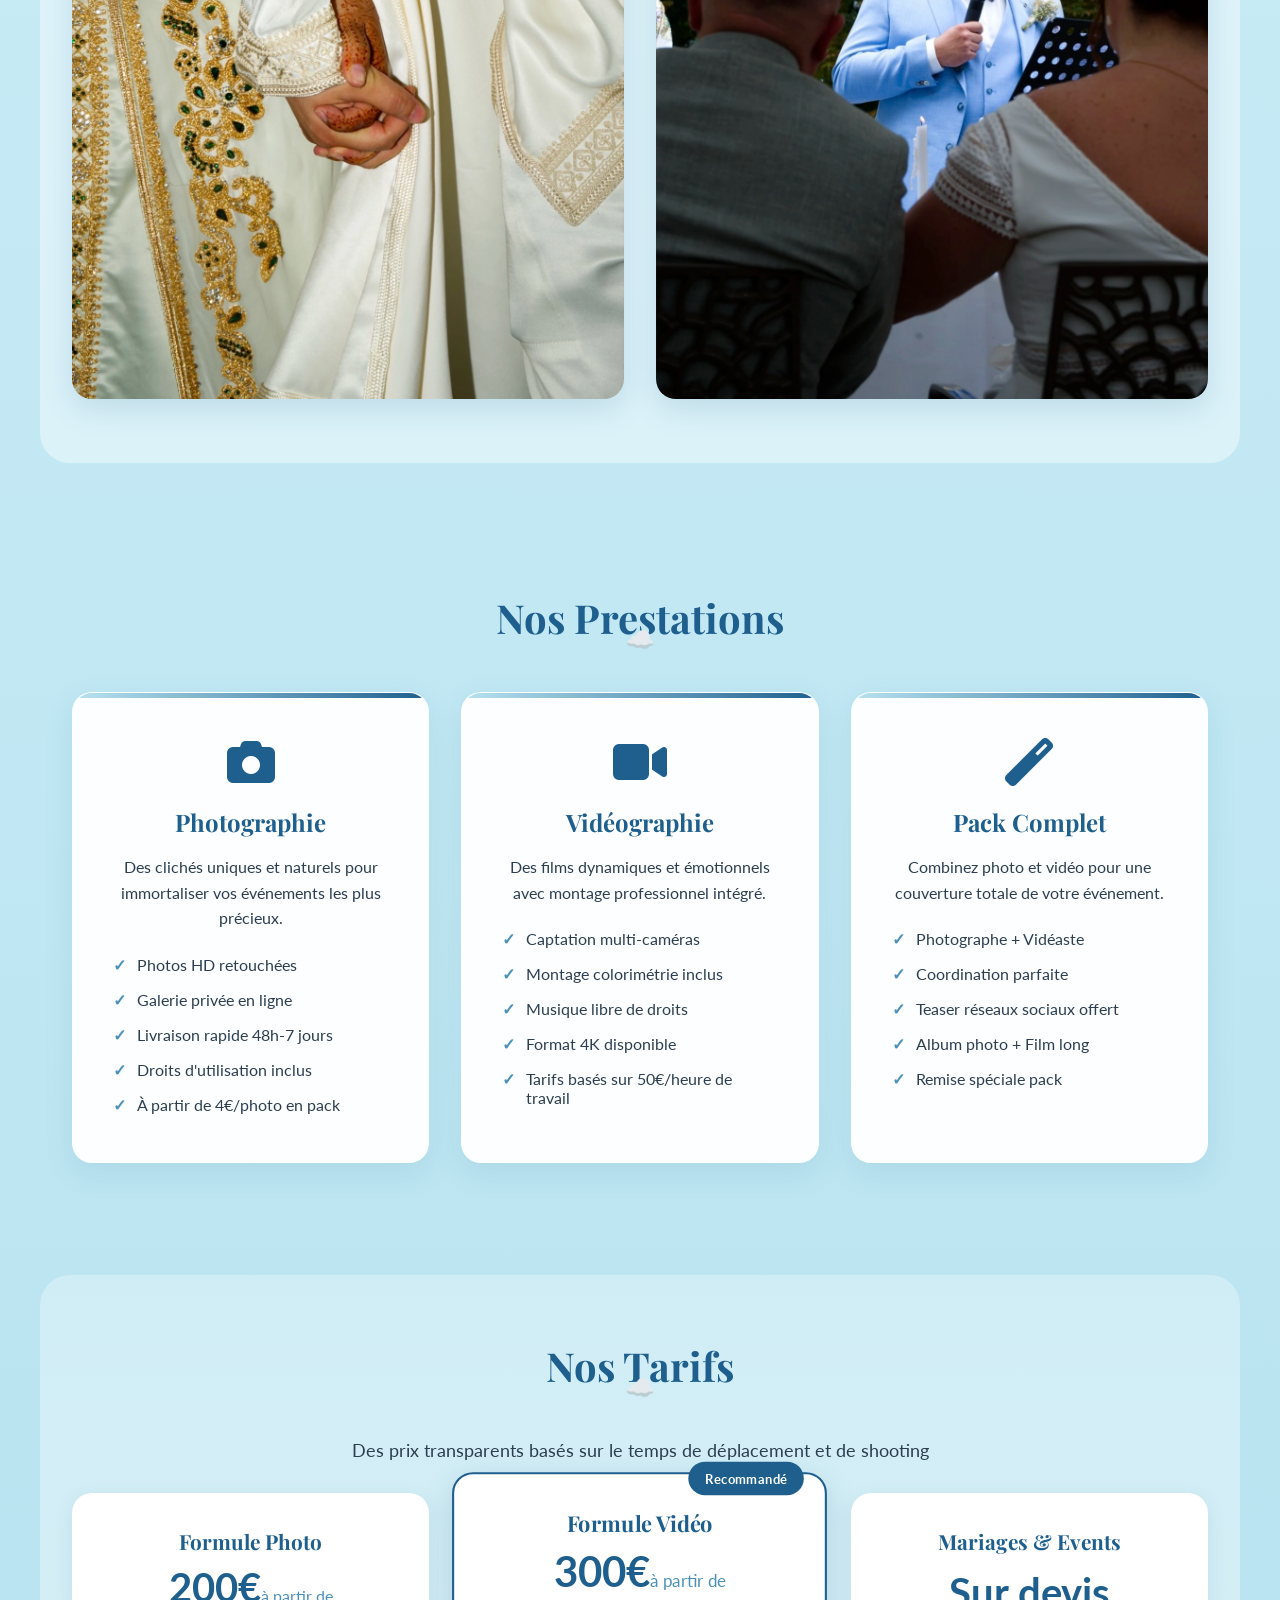
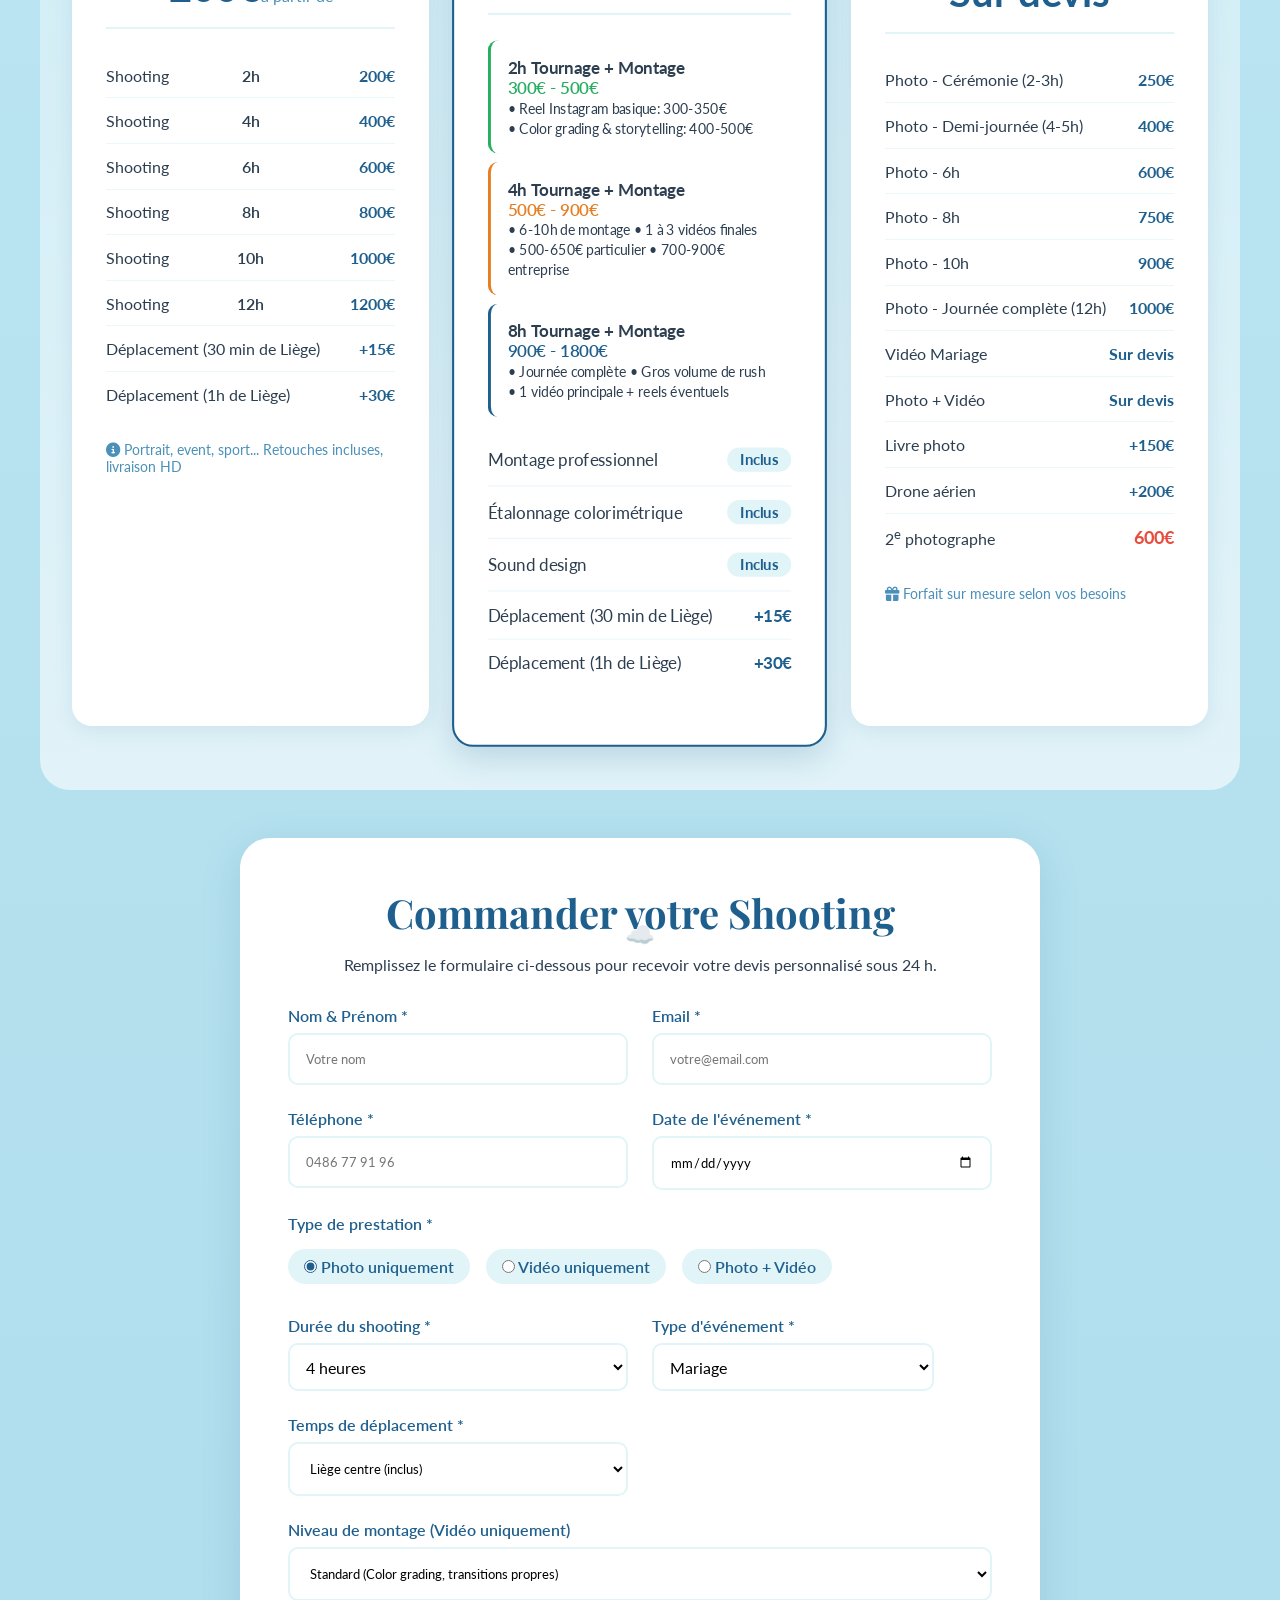
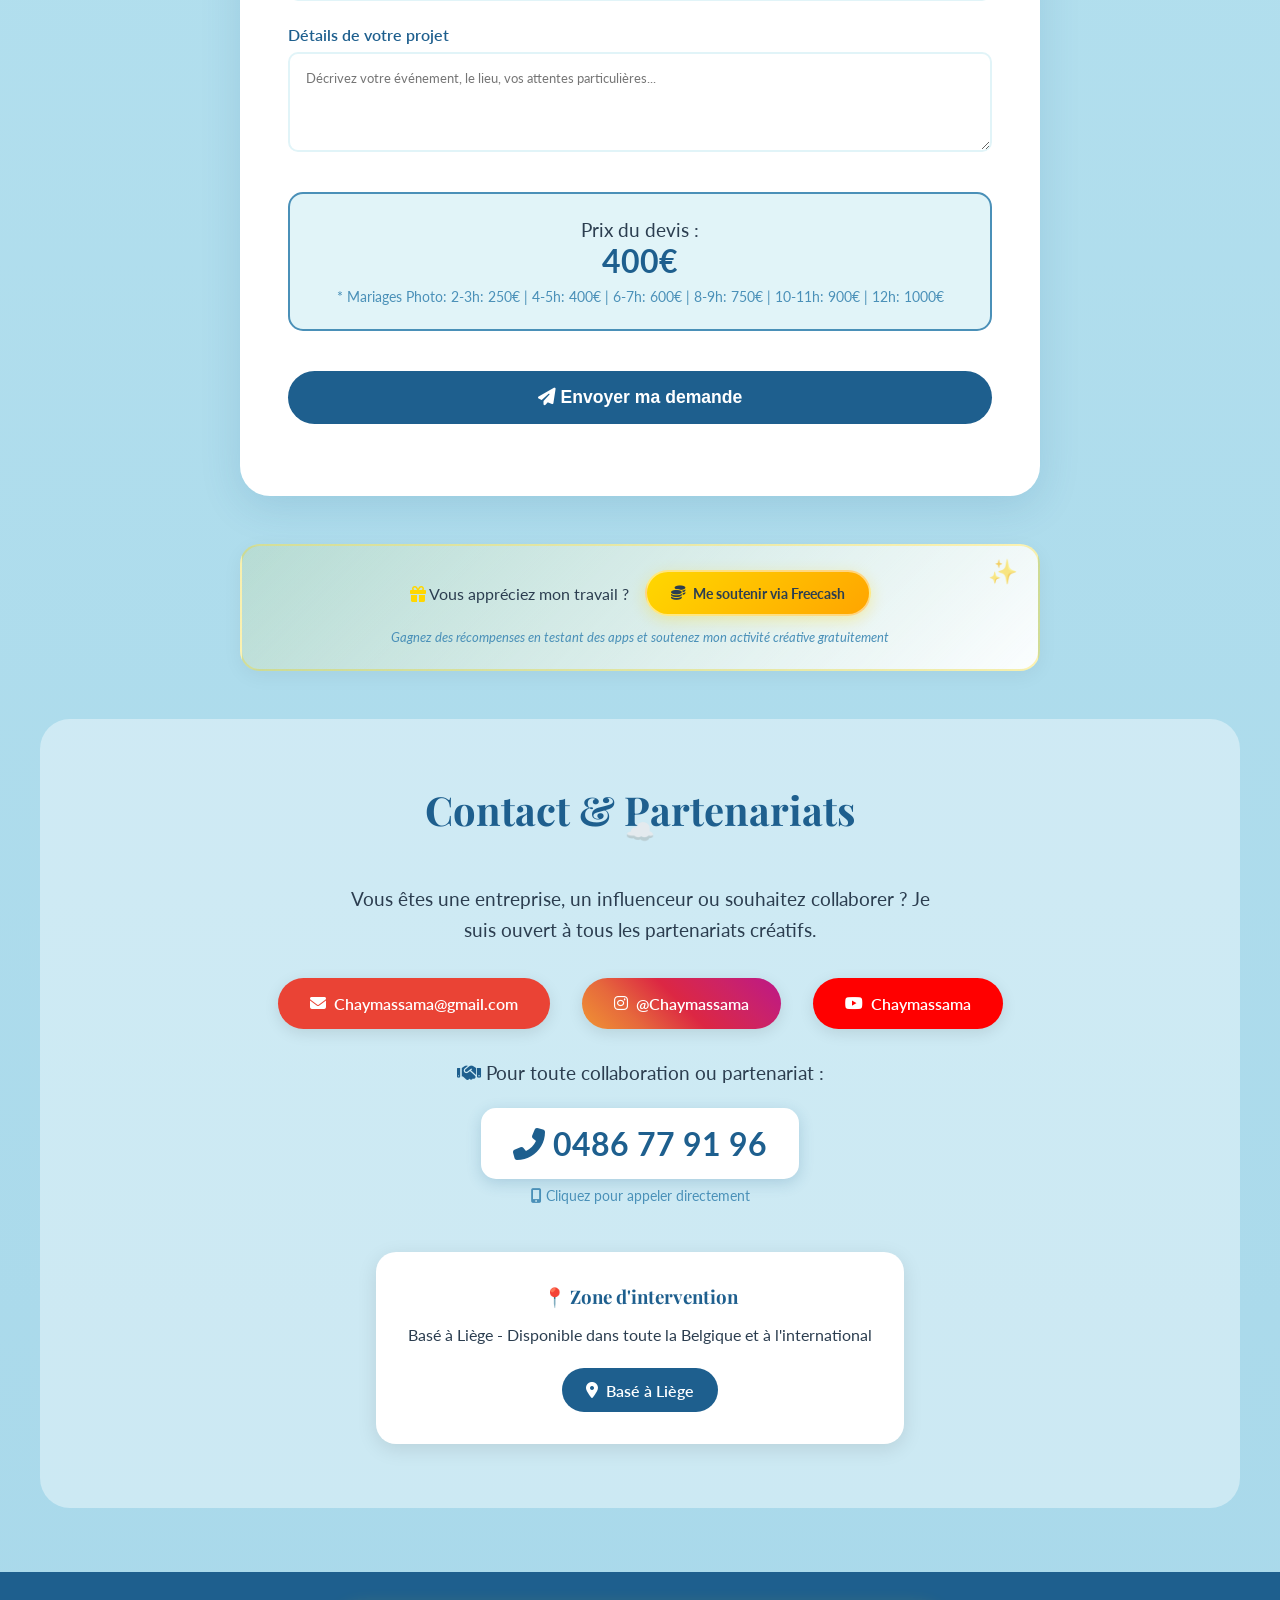
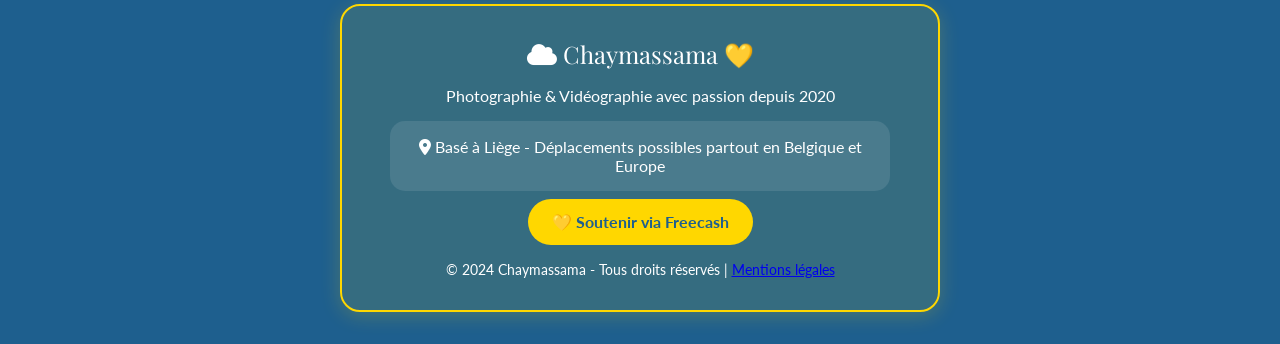
==== commit ef35a399: "Change border style and update estimate labels" ====
--- a/index.html
+++ b/index.html
@@ -1094,7 +1094,7 @@
             margin-top: 1rem;
             text-align: center;
             font-size: 1.2rem;
-            border: 2px dashed var(--accent-blue);
+            border: 2px solid var(--accent-blue);
         }
 
         .estimate-price {
@@ -1588,9 +1588,9 @@
                         <option value="0">Liège centre (inclus)</option>
                         <option value="15">30 min de Liège (+15€)</option>
                         <option value="30">1h de Liège (+30€)</option>
-                        <option value="60">1h30 de Liège (+45€)</option>
-                        <option value="90">2h de Liège (+60€)</option>
-                        <option value="120">2h30+ de Liège (+75€)</option>
+                        <option value="45">1h30 de Liège (+45€)</option>
+                        <option value="60">2h de Liège (+60€)</option>
+                        <option value="75">2h30+ de Liège (+75€)</option>
                     </select>
                 </div>
 
@@ -1613,10 +1613,10 @@
 
                 <div class="form-group full-width">
                     <div class="estimate-box">
-                        <p id="estimateLabel">Estimation du devis :</p>
+                        <p id="estimateLabel">Prix du devis :</p>
                         <div class="estimate-price" id="estimatePrice">150€ - 300€</div>
                         <p id="estimateNote" style="font-size: 0.9rem; color: var(--accent-blue); margin-top: 0.5rem;">
-                            * Prix indicatif, devis final sous 24 h
+                            * Prix fixe selon les options sélectionnées
                         </p>
                     </div>
                 </div>
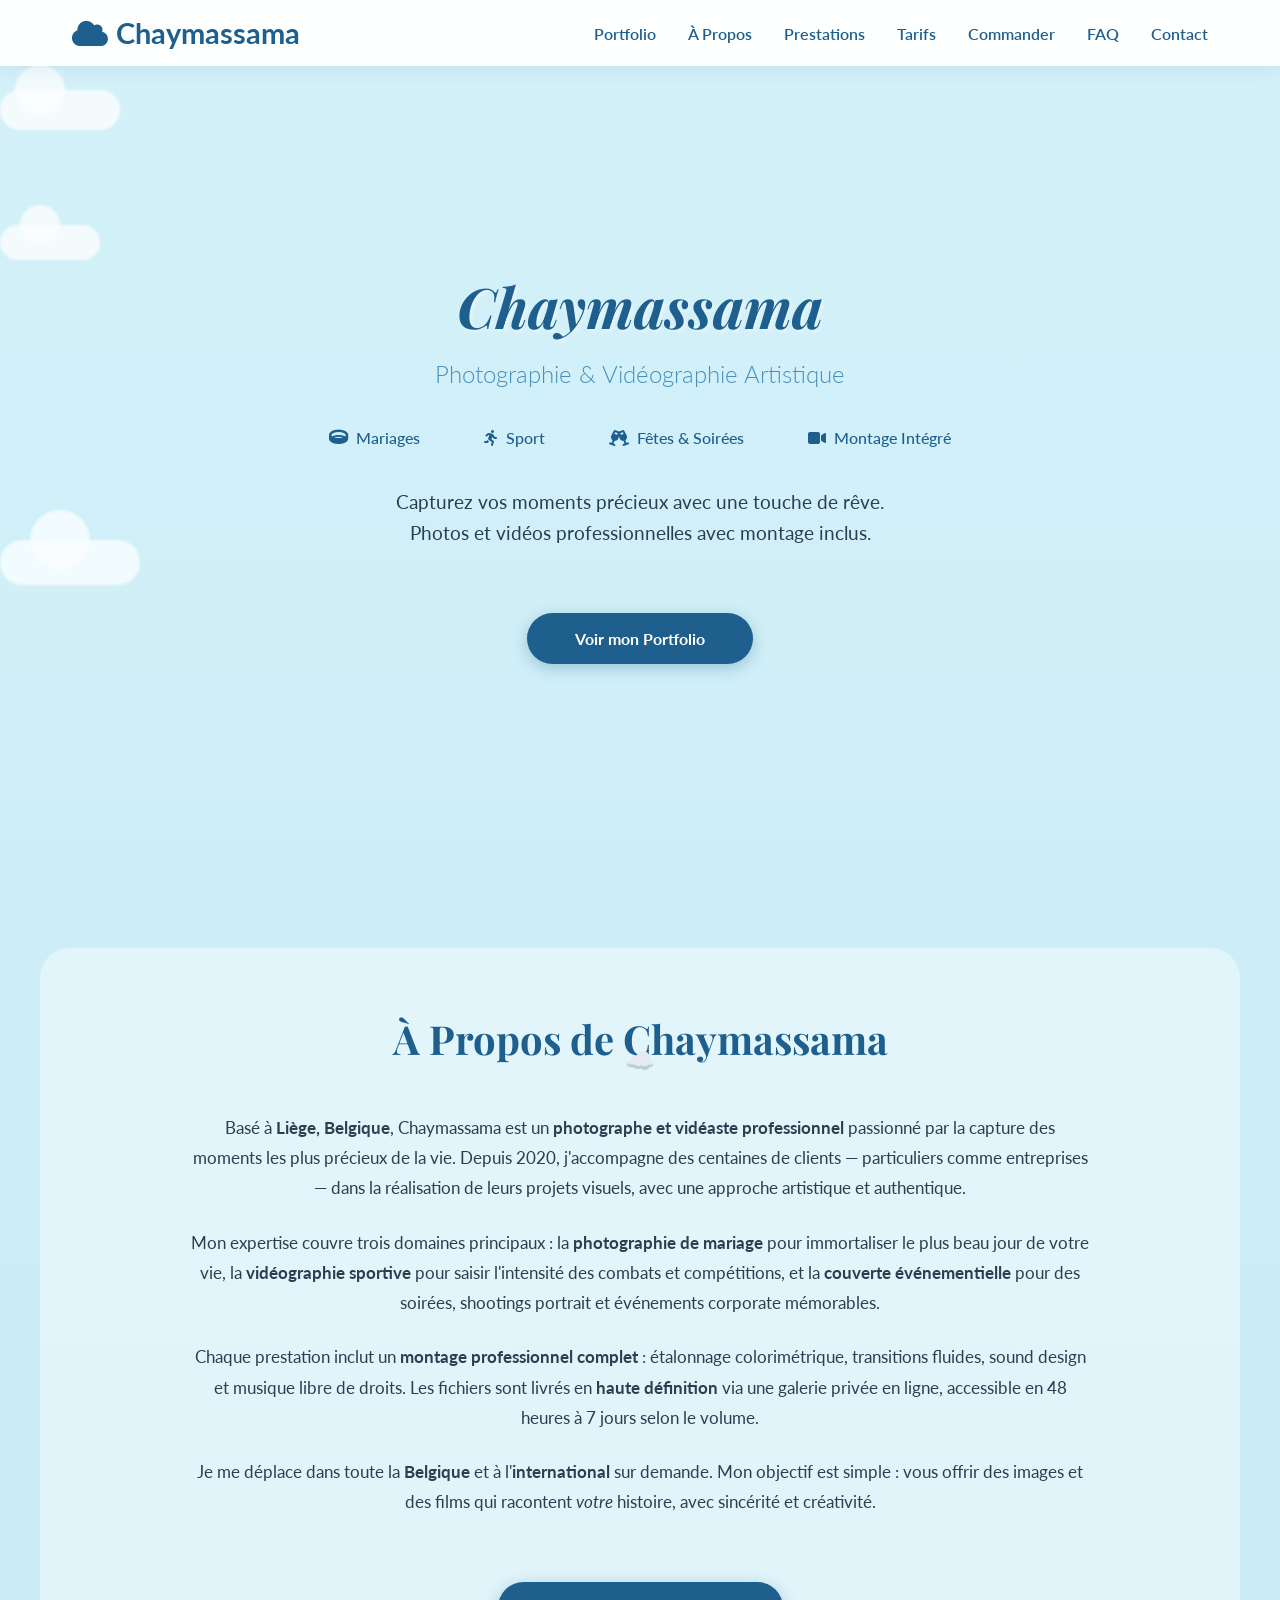
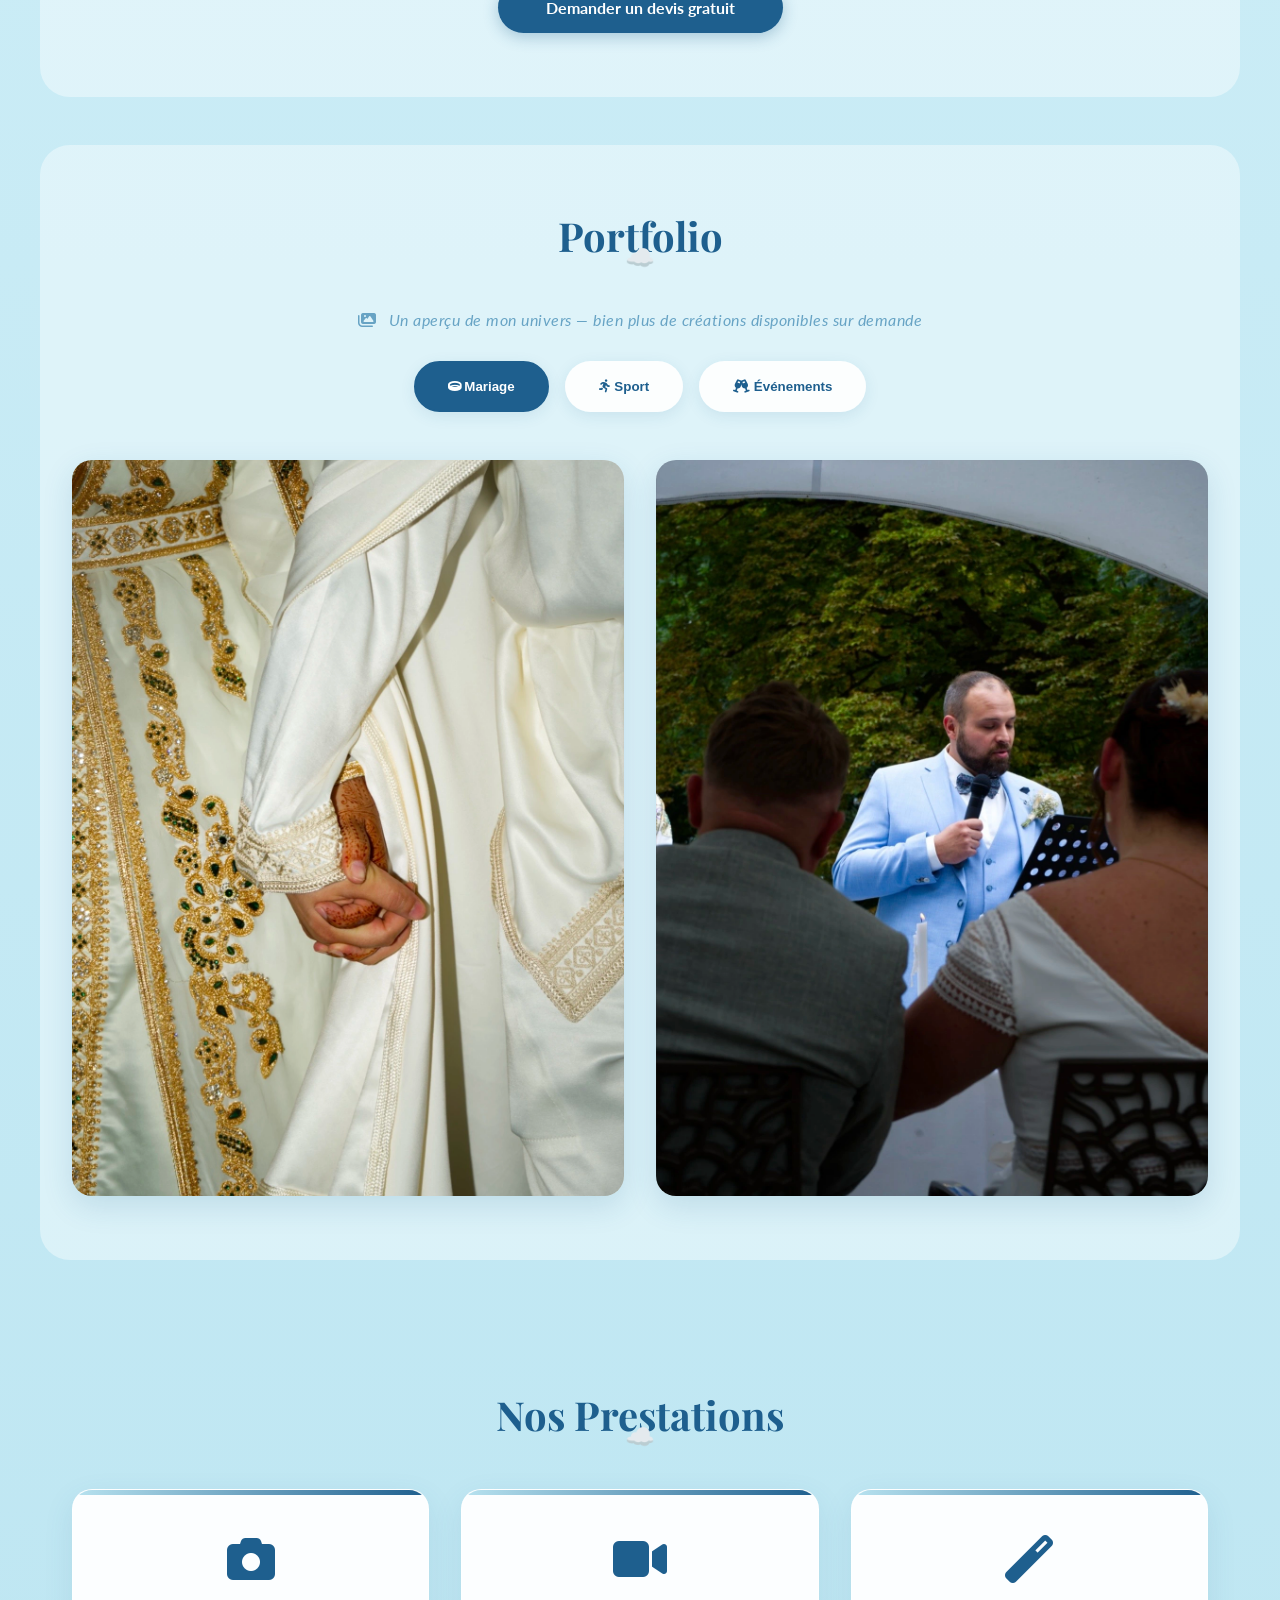
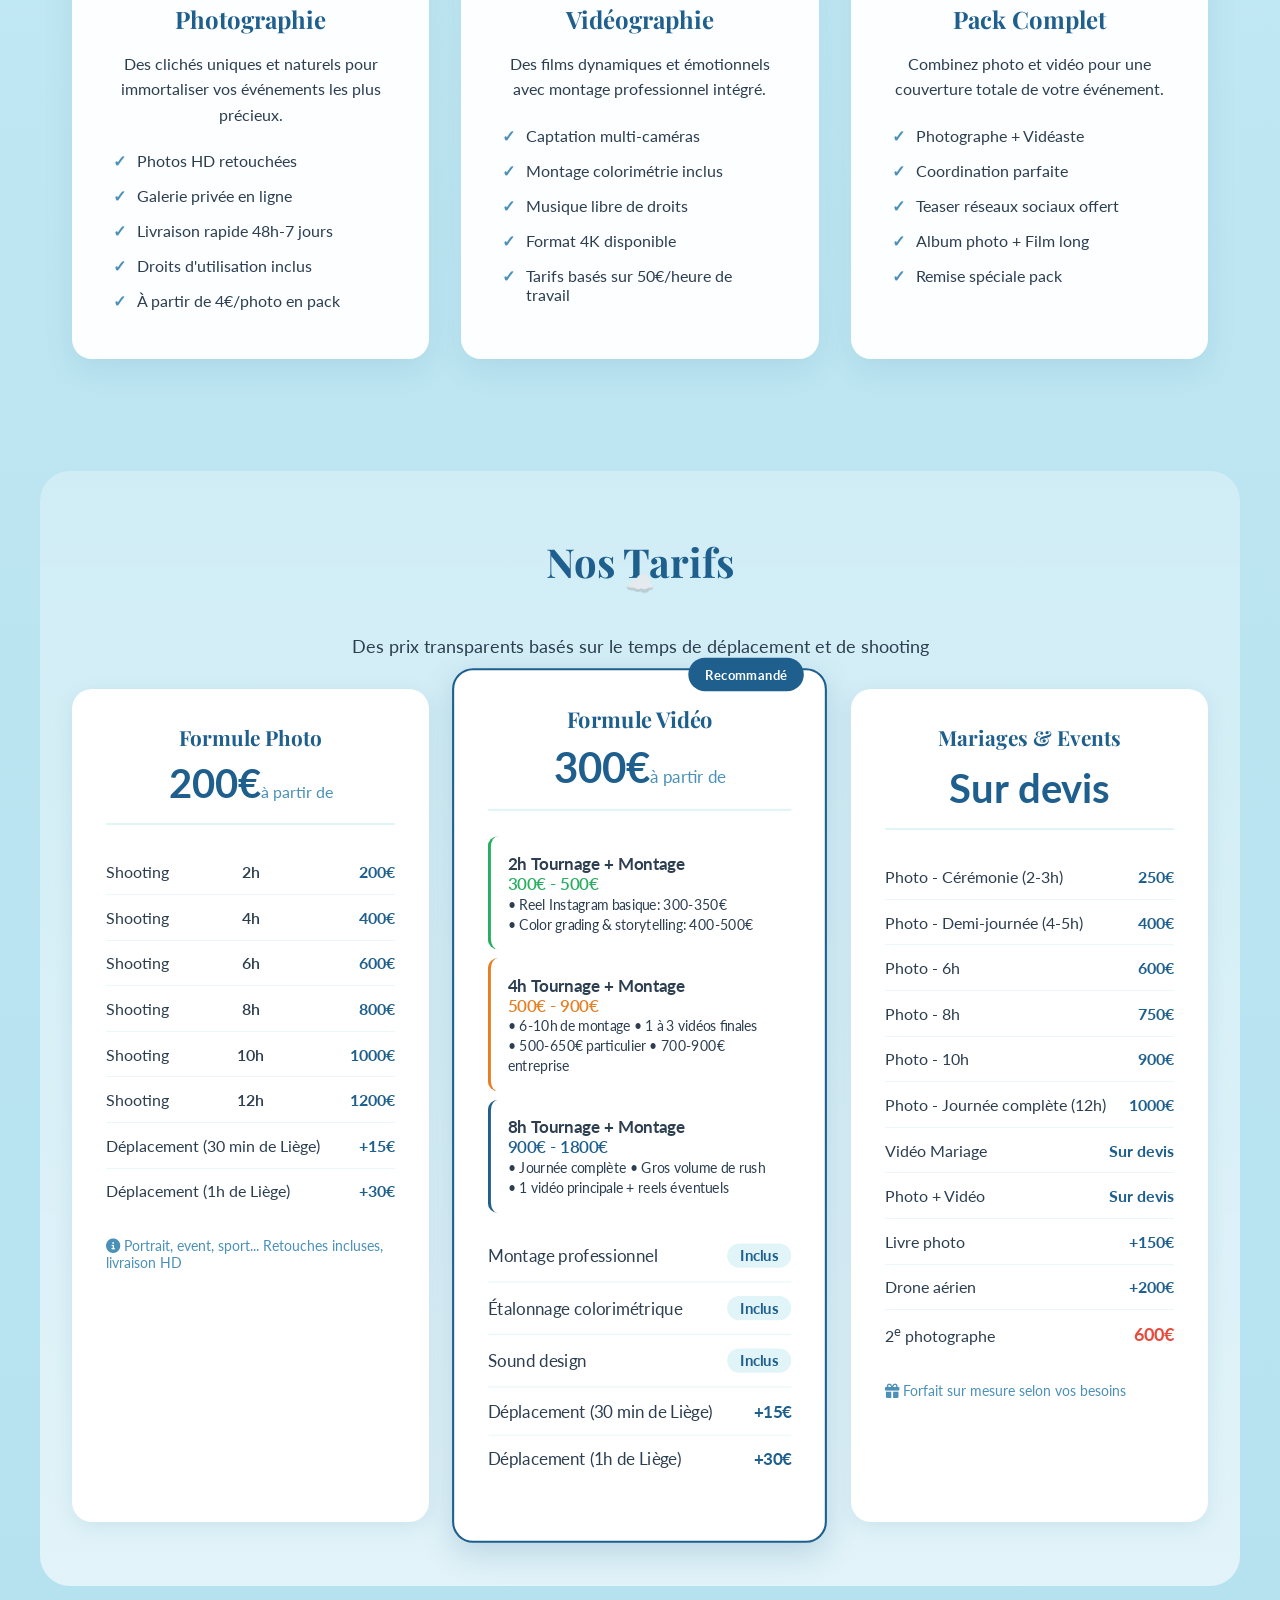
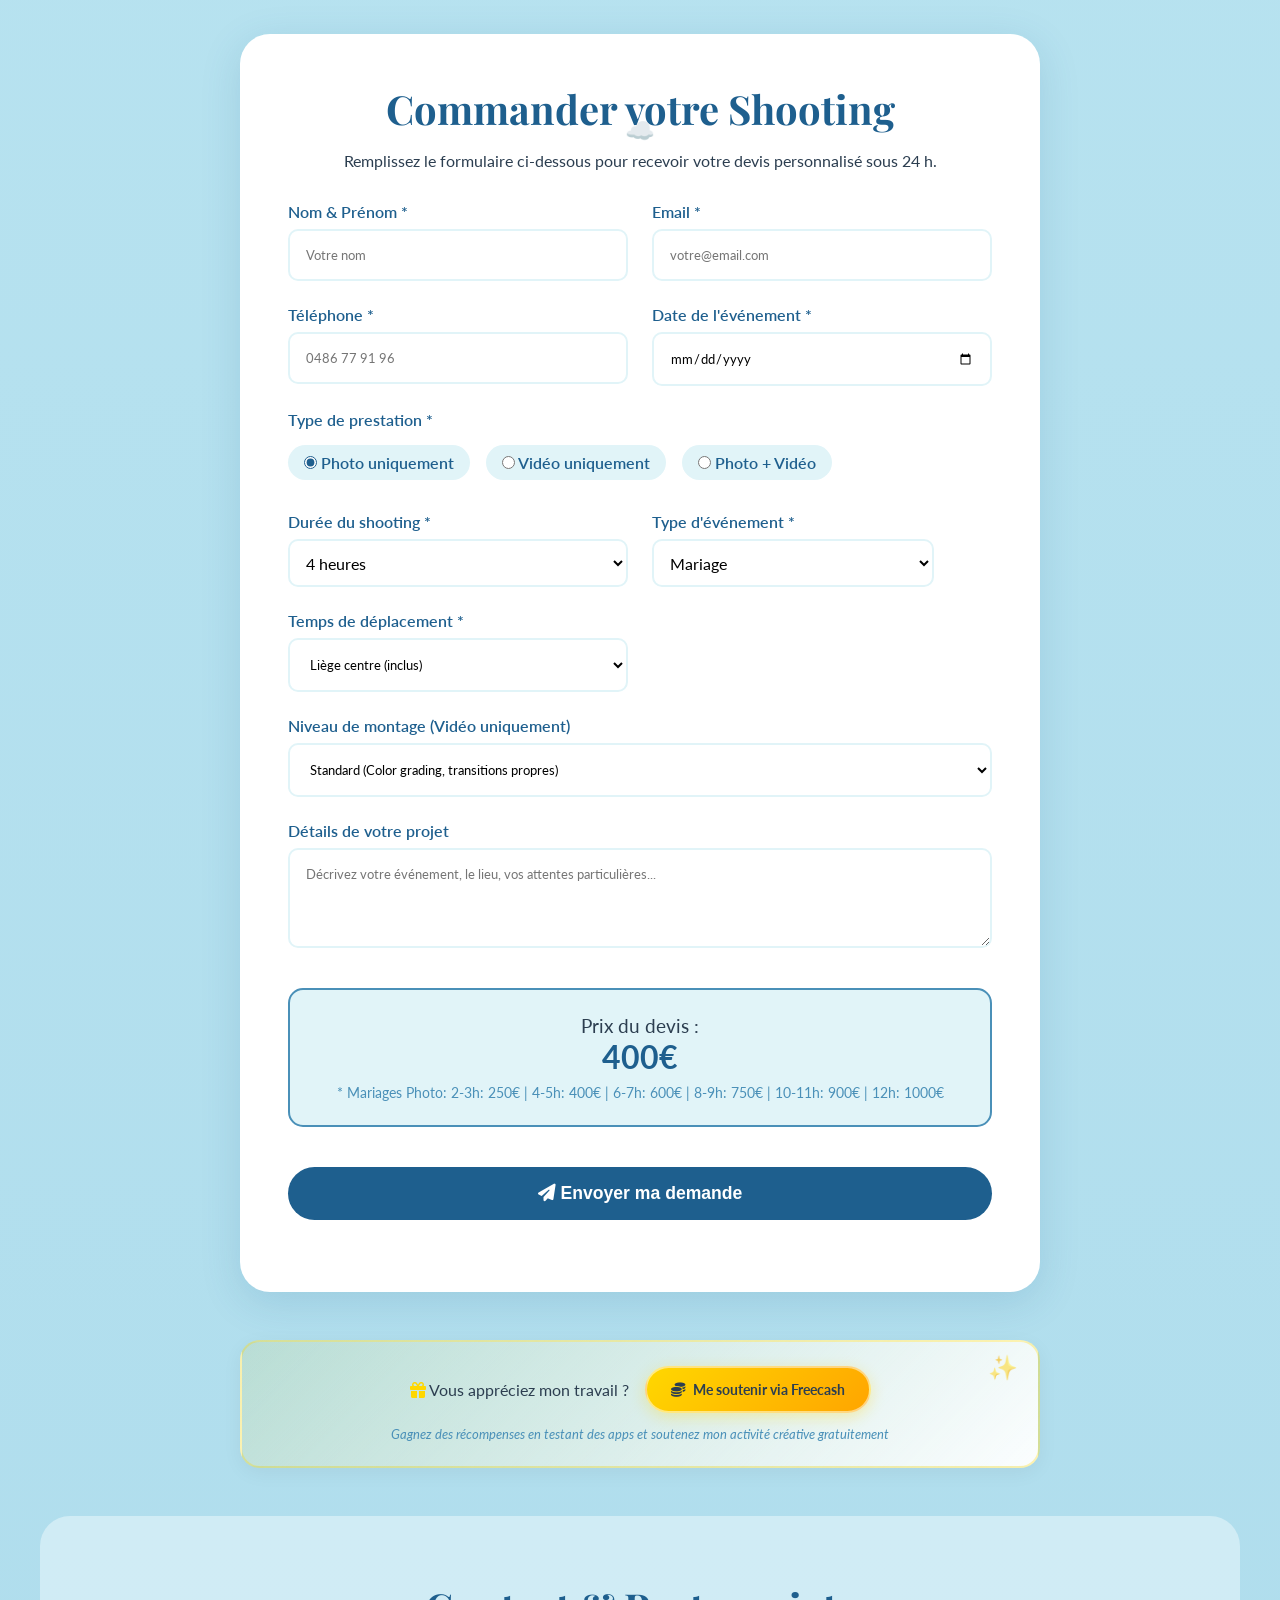
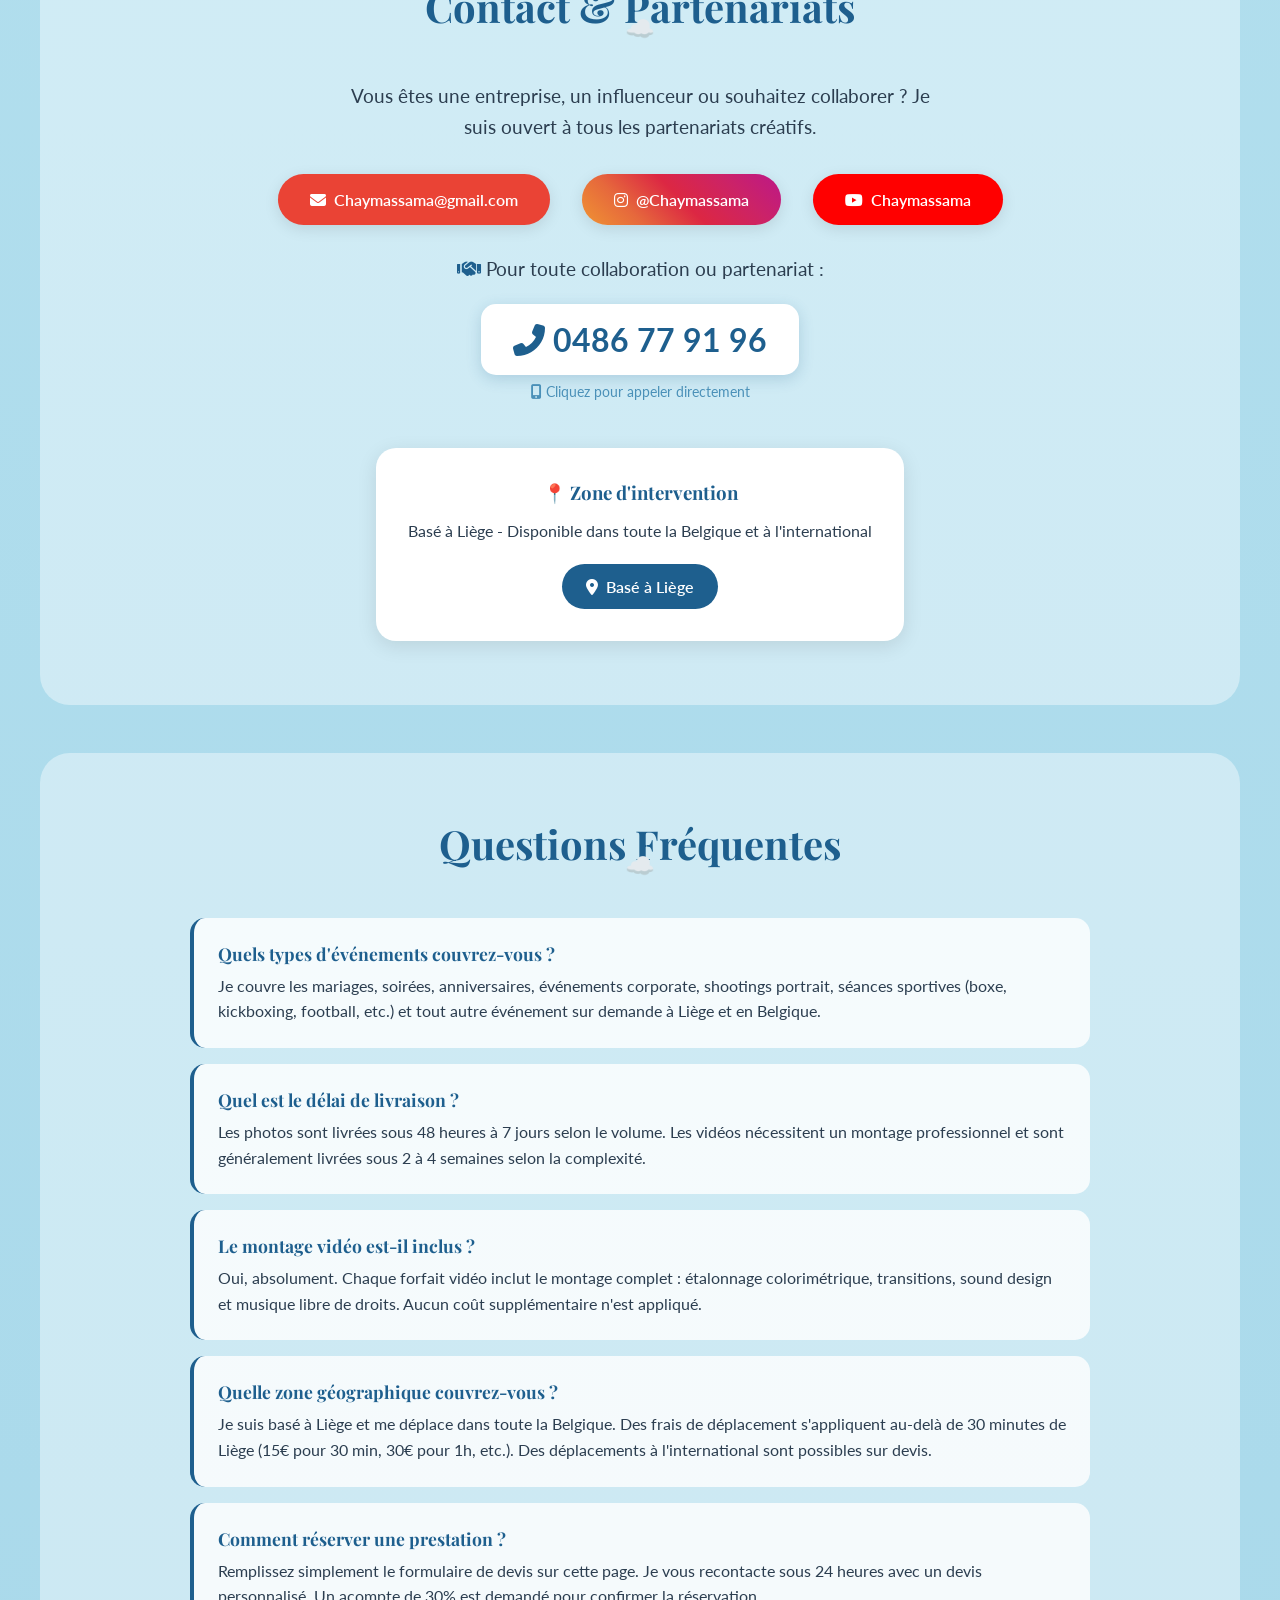
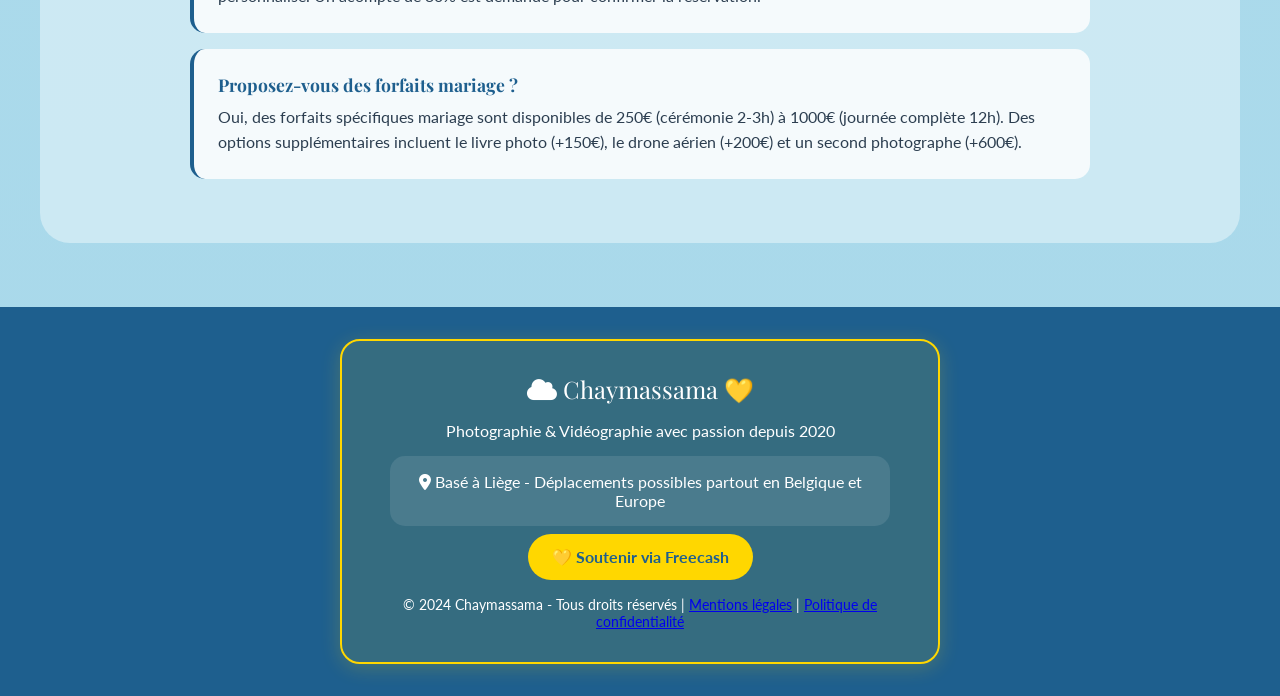
==== commit 8cc5d7fa: "Create index.html" ====
--- a/index.html
+++ b/index.html
@@ -2,6 +2,8 @@
 <html lang="fr">
 <head>
     <meta charset="UTF-8">
+    <script async src="https://pagead2.googlesyndication.com/pagead/js/adsbygoogle.js?client=ca-pub-2260710430528494"
+     crossorigin="anonymous"></script>
     <link rel="canonical" href="https://chaymassama.be/">
     <meta name="google-site-verification" content="JpsYykzwaCATkrDPAhGlFVuBeZXdRlqmOCpxk-vb73M" />
     <meta name="viewport" content="width=device-width, initial-scale=1.0">
@@ -1154,6 +1156,47 @@
 <base target="_blank">
 <base target="_blank">
 <base target="_blank">
+<base target="_blank">
+    <meta name="description" content="Chaymassama, photographe et vidéaste professionnel basé à Liège, Belgique. Spécialisé en photographie et vidéographie de mariage, sport, événements et portraits. Devis personnalisé, livraison HD, montage professionnel inclus.">
+    <meta property="og:title" content="Chaymassama | Photographie & Vidéographie Professionnelle à Liège">
+    <meta property="og:description" content="Photographe et vidéaste professionnel à Liège. Mariages, sport, événements, portraits. Photos HD retouchées, vidéos 4K avec montage inclus. Demandez votre devis personnalisé.">
+    <meta property="og:type" content="website">
+    <meta property="og:url" content="https://chaymassama.be/">
+    <meta property="og:locale" content="fr_BE">
+    <meta name="twitter:card" content="summary_large_image">
+    <meta name="twitter:title" content="Chaymassama | Photographie & Vidéographie à Liège">
+    <meta name="twitter:description" content="Photographe et vidéaste professionnel basé à Liège, Belgique. Mariages, sport, événements, portraits.">
+
+    <script type="application/ld+json">
+    {
+        "@context": "https://schema.org",
+        "@type": "LocalBusiness",
+        "name": "Chaymassama",
+        "description": "Photographe et vidéaste professionnel basé à Liège, Belgique. Spécialisé en mariages, sport, événements et portraits.",
+        "url": "https://chaymassama.be",
+        "telephone": "+32486779196",
+        "email": "chaymassama@gmail.com",
+        "address": {
+            "@type": "PostalAddress",
+            "addressLocality": "Liège",
+            "addressCountry": "BE"
+        },
+        "geo": {
+            "@type": "GeoCoordinates",
+            "latitude": "50.6333",
+            "longitude": "5.5667"
+        },
+        "areaServed": "Belgique",
+        "priceRange": "€€",
+        "openingHours": "Mo-Sa 09:00-20:00",
+        "sameAs": [
+            "https://instagram.com/Chaymassama",
+            "https://youtube.com/@Chaymassama"
+        ],
+        "serviceType": ["Photographie", "Vidéographie", "Montage vidéo"]
+    }
+    </script>
+<base target="_blank">
 </head>
 <body>
 
@@ -1169,9 +1212,11 @@
             </a>
             <ul class="nav-links">
                 <li><a href="#portfolio">Portfolio</a></li>
+                <li><a href="#apropos">À Propos</a></li>
                 <li><a href="#prestations">Prestations</a></li>
                 <li><a href="#tarifs">Tarifs</a></li>
                 <li><a href="#commander">Commander</a></li>
+                <li><a href="#faq">FAQ</a></li>
                 <li><a href="#contact">Contact</a></li>
             </ul>
         </div>
@@ -1205,6 +1250,29 @@
             <a href="#portfolio" class="cta-button">Voir mon Portfolio</a>
         </div>
     </section>
+
+    <!-- A PROPOS -->
+    <section id="apropos" style="background:rgba(255,255,255,0.4);border-radius:30px;padding:4rem 2rem;margin:3rem auto;max-width:1200px;">
+        <h2 class="section-title">À Propos de Chaymassama</h2>
+        <div style="max-width:900px;margin:0 auto;text-align:center;line-height:1.8;color:var(--text-dark);font-size:1.05rem;">
+            <p style="margin-bottom:1.5rem;">
+                Basé à <strong>Liège, Belgique</strong>, Chaymassama est un <strong>photographe et vidéaste professionnel</strong> passionné par la capture des moments les plus précieux de la vie. Depuis 2020, j'accompagne des centaines de clients — particuliers comme entreprises — dans la réalisation de leurs projets visuels, avec une approche artistique et authentique.
+            </p>
+            <p style="margin-bottom:1.5rem;">
+                Mon expertise couvre trois domaines principaux : la <strong>photographie de mariage</strong> pour immortaliser le plus beau jour de votre vie, la <strong>vidéographie sportive</strong> pour saisir l'intensité des combats et compétitions, et la <strong>couverte événementielle</strong> pour des soirées, shootings portrait et événements corporate mémorables.
+            </p>
+            <p style="margin-bottom:1.5rem;">
+                Chaque prestation inclut un <strong>montage professionnel complet</strong> : étalonnage colorimétrique, transitions fluides, sound design et musique libre de droits. Les fichiers sont livrés en <strong>haute définition</strong> via une galerie privée en ligne, accessible en 48 heures à 7 jours selon le volume.
+            </p>
+            <p>
+                Je me déplace dans toute la <strong>Belgique</strong> et à l'<strong>international</strong> sur demande. Mon objectif est simple : vous offrir des images et des films qui racontent <em>votre</em> histoire, avec sincérité et créativité.
+            </p>
+        </div>
+        <div style="text-align:center;margin-top:2rem;">
+            <a href="#commander" class="cta-button">Demander un devis gratuit</a>
+        </div>
+    </section>
+
 
     <!-- PORTFOLIO -->
     <section id="portfolio" class="portfolio-section">
@@ -1520,7 +1588,7 @@
             Remplissez le formulaire ci-dessous pour recevoir votre devis personnalisé sous 24 h.
         </p>
 
-        <form id="bookingForm" action="https://formspree.io/f/xjgeqqqq" method="POST">
+        <form id="bookingForm" action="https://formspree.io/f/xjgeqqqq" method="POST" enctype="multipart/form-data">
             <div class="form-grid">
                 <div class="form-group">
                     <label for="name">Nom & Prénom *</label>
@@ -1627,9 +1695,15 @@
                     </button>
                 </div>
 
+                <div class="form-group full-width" id="downloadDevisSection" style="text-align: center; display: none;">
+                    <button type="button" class="submit-btn" id="devisBtn" onclick="generateDevisPDF()" style="background: var(--deep-blue); margin-top: 1rem;">
+                        <i class="fas fa-file-invoice"></i> Télécharger mon devis
+                    </button>
+                </div>
+
                 <div class="form-group full-width">
                     <div class="success-message" id="successMessage">
-                        <i class="fas fa-check-circle"></i> <strong>Merci !</strong> Votre demande a bien été envoyée à chaymassama@gmail.com. Je vous contacterai rapidement au 0486 77 91 96.
+                        <i class="fas fa-check-circle"></i> <strong>Merci !</strong> Votre demande de devis a bien été envoyée. Nous vous recontacterons prochainement.
                     </div>
                 </div>
             </div>
@@ -1664,12 +1738,12 @@
                 Chaymassama@gmail.com
             </a>
             
-            <a href="https://instagram.com/Chaymassama" target="_blank" class="social-btn instagram">
+            <a href="https://instagram.com/Chaymassama" target="_blank" rel="noopener noreferrer" class="social-btn instagram">
                 <i class="fab fa-instagram"></i>
                 @Chaymassama
             </a>
             
-            <a href="https://youtube.com/@Chaymassama" target="_blank" class="social-btn youtube">
+            <a href="https://youtube.com/@Chaymassama" target="_blank" rel="noopener noreferrer" class="social-btn youtube">
                 <i class="fab fa-youtube"></i>
                 Chaymassama
             </a>
@@ -1698,7 +1772,39 @@
     </section>
 
     <!-- FOOTER -->
-    <footer>
+    
+    <!-- FAQ -->
+    <section id="faq" style="background:rgba(255,255,255,0.4);border-radius:30px;padding:4rem 2rem;margin:3rem auto;max-width:1200px;">
+        <h2 class="section-title">Questions Fréquentes</h2>
+        <div style="max-width:900px;margin:0 auto;">
+            <div style="background:rgba(255,255,255,0.8);border-radius:15px;padding:1.5rem;margin-bottom:1rem;border-left:4px solid var(--deep-blue);">
+                <h3 style="color:var(--deep-blue);font-size:1.1rem;margin-bottom:0.5rem;">Quels types d'événements couvrez-vous ?</h3>
+                <p style="color:var(--text-dark);line-height:1.6;">Je couvre les mariages, soirées, anniversaires, événements corporate, shootings portrait, séances sportives (boxe, kickboxing, football, etc.) et tout autre événement sur demande à Liège et en Belgique.</p>
+            </div>
+            <div style="background:rgba(255,255,255,0.8);border-radius:15px;padding:1.5rem;margin-bottom:1rem;border-left:4px solid var(--deep-blue);">
+                <h3 style="color:var(--deep-blue);font-size:1.1rem;margin-bottom:0.5rem;">Quel est le délai de livraison ?</h3>
+                <p style="color:var(--text-dark);line-height:1.6;">Les photos sont livrées sous 48 heures à 7 jours selon le volume. Les vidéos nécessitent un montage professionnel et sont généralement livrées sous 2 à 4 semaines selon la complexité.</p>
+            </div>
+            <div style="background:rgba(255,255,255,0.8);border-radius:15px;padding:1.5rem;margin-bottom:1rem;border-left:4px solid var(--deep-blue);">
+                <h3 style="color:var(--deep-blue);font-size:1.1rem;margin-bottom:0.5rem;">Le montage vidéo est-il inclus ?</h3>
+                <p style="color:var(--text-dark);line-height:1.6;">Oui, absolument. Chaque forfait vidéo inclut le montage complet : étalonnage colorimétrique, transitions, sound design et musique libre de droits. Aucun coût supplémentaire n'est appliqué.</p>
+            </div>
+            <div style="background:rgba(255,255,255,0.8);border-radius:15px;padding:1.5rem;margin-bottom:1rem;border-left:4px solid var(--deep-blue);">
+                <h3 style="color:var(--deep-blue);font-size:1.1rem;margin-bottom:0.5rem;">Quelle zone géographique couvrez-vous ?</h3>
+                <p style="color:var(--text-dark);line-height:1.6;">Je suis basé à Liège et me déplace dans toute la Belgique. Des frais de déplacement s'appliquent au-delà de 30 minutes de Liège (15€ pour 30 min, 30€ pour 1h, etc.). Des déplacements à l'international sont possibles sur devis.</p>
+            </div>
+            <div style="background:rgba(255,255,255,0.8);border-radius:15px;padding:1.5rem;margin-bottom:1rem;border-left:4px solid var(--deep-blue);">
+                <h3 style="color:var(--deep-blue);font-size:1.1rem;margin-bottom:0.5rem;">Comment réserver une prestation ?</h3>
+                <p style="color:var(--text-dark);line-height:1.6;">Remplissez simplement le formulaire de devis sur cette page. Je vous recontacte sous 24 heures avec un devis personnalisé. Un acompte de 30% est demandé pour confirmer la réservation.</p>
+            </div>
+            <div style="background:rgba(255,255,255,0.8);border-radius:15px;padding:1.5rem;border-left:4px solid var(--deep-blue);">
+                <h3 style="color:var(--deep-blue);font-size:1.1rem;margin-bottom:0.5rem;">Proposez-vous des forfaits mariage ?</h3>
+                <p style="color:var(--text-dark);line-height:1.6;">Oui, des forfaits spécifiques mariage sont disponibles de 250€ (cérémonie 2-3h) à 1000€ (journée complète 12h). Des options supplémentaires incluent le livre photo (+150€), le drone aérien (+200€) et un second photographe (+600€).</p>
+            </div>
+        </div>
+    </section>
+
+<footer>
         <div class="footer-box">
             <div class="footer-brand">
                 <i class="fas fa-cloud"></i> Chaymassama 💛
@@ -1707,12 +1813,12 @@
             <div class="footer-location">
                 <i class="fas fa-map-marker-alt"></i> Basé à Liège - Déplacements possibles partout en Belgique et Europe
             </div>
-            <a href="https://freecash.com/r/chaymassama" target="_blank" class="freecash-btn">
+            <a href="https://freecash.com/r/chaymassama" target="_blank" rel="noopener noreferrer" class="freecash-btn">
                 💛 Soutenir via Freecash
             </a>
             <p style="margin-top: 0.5rem; font-size: 0.9rem;">
                 © 2024 Chaymassama - Tous droits réservés | 
-                <a href="#">Mentions légales</a>
+                <a href="mentions-legales.html">Mentions légales</a> | <a href="politique-confidentialite.html">Politique de confidentialité</a>
             </p>
         </div>
     </footer>
@@ -1974,28 +2080,334 @@
             e.preventDefault();
             const btn = document.getElementById('submitBtn');
             const successMsg = document.getElementById('successMessage');
-            
+            const downloadSection = document.getElementById('downloadDevisSection');
+            const form = this;
+
             btn.disabled = true;
             btn.innerHTML = '<i class="fas fa-spinner fa-spin"></i> Envoi en cours...';
-            
-            fetch(this.action, {
+
+            // Stocker les données AVANT l'envoi
+            const formData = {
+                name: document.getElementById('name').value,
+                phone: document.getElementById('phone').value,
+                email: document.getElementById('email').value,
+                date: document.getElementById('date').value,
+                type: document.querySelector('input[name="type"]:checked').value,
+                duration: document.getElementById('duration').value,
+                eventType: document.getElementById('eventType').value,
+                travel: document.getElementById('travel').value,
+                complexity: document.getElementById('complexity').value,
+                price: document.getElementById('estimatePrice').textContent
+            };
+            window.lastDevisData = formData;
+
+            // Utiliser fetch avec Referer explicite pour compatibilité 4G/5G
+            fetch(form.action, {
                 method: 'POST',
-                body: new FormData(this),
-                headers: { 'Accept': 'application/json' }
-            }).then(response => {
+                body: new FormData(form),
+                headers: { 
+                    'Accept': 'application/json',
+                    'Referer': window.location.href
+                },
+                mode: 'cors',
+                credentials: 'omit'
+            }).then(function(response) {
+                btn.disabled = false;
+                btn.innerHTML = '<i class="fas fa-paper-plane"></i> Envoyer ma demande';
+
                 if (response.ok) {
                     successMsg.classList.add('show');
-                    this.reset();
+                    successMsg.style.display = 'block';
+
+                    if (downloadSection) { 
+                        downloadSection.style.display = 'block'; 
+                    }
+
+                    setTimeout(function() {
+                        if (downloadSection && downloadSection.style.display === 'block') {
+                            downloadSection.style.display = 'none';
+                        }
+                    }, 10000);
+
+                    form.reset();
                     calculateEstimate();
                 } else {
+                    console.error('Erreur serveur:', response.status);
                     alert('Une erreur est survenue. Veuillez réessayer.');
                 }
-            }).catch(error => {
-                alert('Erreur de connexion. Veuillez réessayer.');
-            }).finally(() => {
+            }).catch(function(error) {
                 btn.disabled = false;
                 btn.innerHTML = '<i class="fas fa-paper-plane"></i> Envoyer ma demande';
+                console.error('Erreur réseau:', error);
+                alert('Erreur de connexion. Vérifiez votre connexion et réessayez.');
             });
+        });</script>
+
+
+    <script src="https://cdnjs.cloudflare.com/ajax/libs/html2canvas/1.4.1/html2canvas.min.js"></script>
+    <script src="https://cdnjs.cloudflare.com/ajax/libs/jspdf/2.5.1/jspdf.umd.min.js"></script>
+    <script>
+        // Modal devis (caché par défaut, style comme la photo)
+        const devisModalHTML = `
+        <div id="devisModalOverlay" style="display:none;position:fixed;top:0;left:0;width:100%;height:100%;background:rgba(0,0,0,0.7);z-index:20000;justify-content:center;align-items:center;padding:1rem;backdrop-filter:blur(5px);">
+            <div style="background:linear-gradient(180deg,#E8F4FC 0%,#D0EBF7 50%,#B8E3F0 100%);border-radius:25px;max-width:600px;width:100%;max-height:90vh;overflow-y:auto;position:relative;box-shadow:0 20px 60px rgba(30,95,142,0.3);border:3px solid white;">
+                <button onclick="closeDevisModal()" style="position:absolute;top:15px;right:15px;background:white;border:none;width:40px;height:40px;border-radius:50%;font-size:1.5rem;color:#1E5F8E;cursor:pointer;z-index:10;box-shadow:0 2px 10px rgba(0,0,0,0.1);display:flex;align-items:center;justify-content:center;">&times;</button>
+                <div id="devisPaper" style="padding:2rem;font-family:'Lato',sans-serif;color:#2C3E50;">
+                    <div style="text-align:center;margin-bottom:1.5rem;">
+                        <div style="display:flex;justify-content:center;align-items:center;gap:1rem;margin-bottom:0.5rem;">
+                            <div style="width:70px;height:70px;background:white;border-radius:50%;display:flex;align-items:center;justify-content:center;box-shadow:0 4px 15px rgba(30,95,142,0.2);border:3px solid #1E5F8E;">
+                                <i class="fas fa-camera" style="font-size:2rem;color:#1E5F8E;"></i>
+                            </div>
+                            <div style="background:white;padding:0.5rem 1.5rem;border-radius:50px;box-shadow:0 4px 15px rgba(30,95,142,0.15);border:2px solid #B8E3F0;">
+                                <h2 style="font-family:'Playfair Display',serif;font-size:2rem;color:#1E5F8E;font-style:italic;margin:0;">Devis</h2>
+                            </div>
+                        </div>
+                        <div style="text-align:right;font-size:0.9rem;color:#4A90B8;margin-bottom:1rem;">
+                            N° <strong id="devisNum">2024-0001</strong>
+                        </div>
+                        <div style="background:white;border-radius:15px;padding:0.8rem 1.5rem;text-align:center;margin:0 auto 1.5rem;max-width:250px;box-shadow:0 4px 15px rgba(30,95,142,0.1);border:2px solid #B8E3F0;">
+                            <div style="font-family:'Playfair Display',serif;font-style:italic;color:#1E5F8E;font-size:1rem;">Date du devis</div>
+                            <div style="font-weight:700;color:#2C3E50;margin-top:0.3rem;" id="devisDateDisplay">20 Mai 2024</div>
+                        </div>
+                        <div style="font-family:'Playfair Display',serif;font-size:1.8rem;color:#1E5F8E;margin-top:0.5rem;">Chaymassama</div>
+                        <div style="font-size:0.8rem;letter-spacing:3px;color:#4A90B8;text-transform:uppercase;margin-top:0.3rem;">Photographie & Vidéographie</div>
+                    </div>
+
+                    <div style="display:grid;grid-template-columns:1fr 1fr;gap:1rem;">
+                        <div>
+                            <span style="display:inline-block;background:white;padding:0.4rem 1.2rem;border-radius:50px;font-family:'Playfair Display',serif;font-style:italic;color:#1E5F8E;font-size:1.1rem;box-shadow:0 3px 10px rgba(30,95,142,0.1);border:2px solid #B8E3F0;margin-bottom:0.5rem;">Client</span>
+                            <div style="background:rgba(255,255,255,0.7);border-radius:20px;padding:1.2rem;margin-bottom:1rem;border:2px solid white;box-shadow:0 4px 15px rgba(30,95,142,0.08);">
+                                <div style="display:flex;justify-content:space-between;padding:0.5rem 0;border-bottom:1px dashed rgba(30,95,142,0.2);">
+                                    <span style="font-weight:600;color:#1E5F8E;">Nom :</span>
+                                    <span style="color:#2C3E50;font-weight:500;" id="devisName">—</span>
+                                </div>
+                                <div style="display:flex;justify-content:space-between;padding:0.5rem 0;border-bottom:1px dashed rgba(30,95,142,0.2);">
+                                    <span style="font-weight:600;color:#1E5F8E;">Téléphone :</span>
+                                    <span style="color:#2C3E50;font-weight:500;" id="devisPhone">—</span>
+                                </div>
+                                <div style="display:flex;justify-content:space-between;padding:0.5rem 0;">
+                                    <span style="font-weight:600;color:#1E5F8E;">Email :</span>
+                                    <span style="color:#2C3E50;font-weight:500;" id="devisEmail">—</span>
+                                </div>
+                            </div>
+                        </div>
+                        <div>
+                            <span style="display:inline-block;background:white;padding:0.4rem 1.2rem;border-radius:50px;font-family:'Playfair Display',serif;font-style:italic;color:#1E5F8E;font-size:1.1rem;box-shadow:0 3px 10px rgba(30,95,142,0.1);border:2px solid #B8E3F0;margin-bottom:0.5rem;">Événement</span>
+                            <div style="background:rgba(255,255,255,0.7);border-radius:20px;padding:1.2rem;margin-bottom:1rem;border:2px solid white;box-shadow:0 4px 15px rgba(30,95,142,0.08);">
+                                <div style="display:flex;justify-content:space-between;padding:0.5rem 0;border-bottom:1px dashed rgba(30,95,142,0.2);">
+                                    <span style="font-weight:600;color:#1E5F8E;">Type :</span>
+                                    <span style="color:#2C3E50;font-weight:500;" id="devisEventType">—</span>
+                                </div>
+                                <div style="display:flex;justify-content:space-between;padding:0.5rem 0;border-bottom:1px dashed rgba(30,95,142,0.2);">
+                                    <span style="font-weight:600;color:#1E5F8E;">Date :</span>
+                                    <span style="color:#2C3E50;font-weight:500;" id="devisEventDate">—</span>
+                                </div>
+                                <div style="display:flex;justify-content:space-between;padding:0.5rem 0;">
+                                    <span style="font-weight:600;color:#1E5F8E;">Durée :</span>
+                                    <span style="color:#2C3E50;font-weight:500;" id="devisDuration">—</span>
+                                </div>
+                            </div>
+                        </div>
+                    </div>
+
+                    <table style="width:100%;border-collapse:separate;border-spacing:0;margin:1rem 0;background:rgba(255,255,255,0.5);border-radius:15px;overflow:hidden;box-shadow:0 4px 15px rgba(30,95,142,0.1);">
+                        <thead>
+                            <tr>
+                                <th style="background:#1E5F8E;color:white;padding:0.8rem;font-size:0.85rem;text-align:left;border-radius:15px 0 0 0;">Prestations</th>
+                                <th style="background:#1E5F8E;color:white;padding:0.8rem;font-size:0.85rem;text-align:left;">Détails</th>
+                                <th style="background:#1E5F8E;color:white;padding:0.8rem;font-size:0.85rem;text-align:right;border-radius:0 15px 0 0;">Prix</th>
+                            </tr>
+                        </thead>
+                        <tbody id="devisTableBody">
+                        </tbody>
+                    </table>
+
+                    <div style="background:white;border-radius:20px;padding:1.2rem;margin-top:1rem;box-shadow:0 4px 15px rgba(30,95,142,0.15);border:2px solid #B8E3F0;">
+                        <div style="display:flex;justify-content:space-between;padding:0.5rem 0;font-size:0.95rem;">
+                            <span>Sous-total</span>
+                            <span id="devisSubtotal">0€</span>
+                        </div>
+                        <div style="display:flex;justify-content:space-between;padding:0.5rem 0;font-size:0.95rem;">
+                            <span>TVA non applicable</span>
+                            <span>-</span>
+                        </div>
+                        <div style="display:flex;justify-content:space-between;padding:0.5rem 0;border-top:2px solid #1E5F8E;margin-top:0.5rem;padding-top:0.8rem;font-size:1.2rem;font-weight:700;color:#1E5F8E;">
+                            <span>Total TTC</span>
+                            <span id="devisTotal">0€</span>
+                        </div>
+                    </div>
+
+                    <div style="background:rgba(255,255,255,0.6);border-radius:15px;padding:1rem;margin-top:1rem;font-size:0.8rem;line-height:1.6;">
+                        <ul style="list-style:none;padding:0;">
+                            <li style="padding-left:1.2rem;position:relative;margin-bottom:0.3rem;"><span style="position:absolute;left:0;font-size:0.7rem;">☁️</span>Ce devis est valable 30 jours à compter de la date d'émission.</li>
+                            <li style="padding-left:1.2rem;position:relative;margin-bottom:0.3rem;"><span style="position:absolute;left:0;font-size:0.7rem;">☁️</span>Un acompte de 30% est demandé pour la réservation.</li>
+                            <li style="padding-left:1.2rem;position:relative;margin-bottom:0.3rem;"><span style="position:absolute;left:0;font-size:0.7rem;">☁️</span>Le solde est à régler le jour de l'événement ou selon accord.</li>
+                            <li style="padding-left:1.2rem;position:relative;"><span style="position:absolute;left:0;font-size:0.7rem;">☁️</span>Annulation possible jusqu'à 30 jours avant l'événement.</li>
+                        </ul>
+                    </div>
+
+                    <div style="text-align:center;margin-top:1.5rem;padding-top:1rem;border-top:2px solid rgba(30,95,142,0.1);">
+                        <div style="font-family:'Playfair Display',serif;font-style:italic;font-size:1.3rem;color:#1E5F8E;margin-bottom:0.8rem;">Merci pour votre confiance !</div>
+                        <div style="display:flex;justify-content:center;gap:1.5rem;flex-wrap:wrap;font-size:0.85rem;color:#4A90B8;">
+                            <span style="display:flex;align-items:center;gap:0.3rem;"><i class="fas fa-envelope"></i> chaymassama@gmail.com</span>
+                            <span style="display:flex;align-items:center;gap:0.3rem;"><i class="fab fa-instagram"></i> Chaymassama</span>
+                            <span style="display:flex;align-items:center;gap:0.3rem;"><i class="fab fa-youtube"></i> Chaymassama</span>
+                            <span style="display:flex;align-items:center;gap:0.3rem;"><i class="fas fa-phone"></i> 0486 77 91 96</span>
+                        </div>
+                    </div>
+                </div>
+
+                <div style="display:flex;gap:1rem;justify-content:center;padding:1rem 2rem 2rem;flex-wrap:wrap;">
+                    <button onclick="downloadDevisPDF()" style="display:inline-flex;align-items:center;gap:0.5rem;padding:0.8rem 1.5rem;border-radius:50px;font-weight:700;font-size:0.95rem;cursor:pointer;transition:all 0.3s;border:none;font-family:'Lato',sans-serif;background:#1E5F8E;color:white;box-shadow:0 4px 15px rgba(30,95,142,0.3);">
+                        <i class="fas fa-download"></i> Télécharger PDF
+                    </button>
+                    <button onclick="closeDevisModal()" style="display:inline-flex;align-items:center;gap:0.5rem;padding:0.8rem 1.5rem;border-radius:50px;font-weight:700;font-size:0.95rem;cursor:pointer;transition:all 0.3s;border:2px solid #1E5F8E;font-family:'Lato',sans-serif;background:white;color:#1E5F8E;">
+                        <i class="fas fa-times"></i> Fermer
+                    </button>
+                </div>
+            </div>
+        </div>`;
+
+        // Injecter le modal dans le body
+        document.body.insertAdjacentHTML('beforeend', devisModalHTML);
+
+        function generateDevisModal() {
+            // Utiliser les données stockées lors de l'envoi du formulaire
+            const data = window.lastDevisData || {};
+
+            // Récupérer les valeurs
+            const name = data.name || 'Non renseigné';
+            const phone = data.phone || 'Non renseigné';
+            const email = data.email || 'Non renseigné';
+            const date = data.date || '';
+            const type = data.type || 'photo';
+            const duration = data.duration || '4';
+            const eventType = data.eventType || 'mariage';
+            const travel = data.travel || '0';
+            const complexity = data.complexity || 'standard';
+            const price = data.price || '0€';
+
+            // Mettre à jour le devis
+            const now = new Date();
+            document.getElementById('devisNum').textContent = now.getFullYear() + '-' + Math.floor(Math.random()*9000+1000);
+            document.getElementById('devisDateDisplay').textContent = now.toLocaleDateString('fr-FR', {day:'numeric', month:'long', year:'numeric'});
+            document.getElementById('devisName').textContent = name;
+            document.getElementById('devisPhone').textContent = phone;
+            document.getElementById('devisEmail').textContent = email;
+            document.getElementById('devisEventDate').textContent = date ? new Date(date).toLocaleDateString('fr-FR', {day:'numeric', month:'long', year:'numeric'}) : '—';
+            document.getElementById('devisDuration').textContent = duration + ' heures';
+
+            const typeLabels = { 'photo': 'Photographie', 'video': 'Vidéographie', 'both': 'Photo + Vidéo' };
+            const eventLabels = { 'mariage': 'Mariage', 'normal': 'Standard' };
+            document.getElementById('devisEventType').textContent = typeLabels[type] + ' — ' + eventLabels[eventType];
+
+            // Calculer et afficher les lignes
+            const tbody = document.getElementById('devisTableBody');
+            tbody.innerHTML = '';
+
+            let total = 0;
+            const basePrice = parseInt(price.replace(/[^0-9]/g, '')) || 0;
+
+            let serviceName = typeLabels[type];
+            let serviceDetail = duration + 'h — ' + eventLabels[eventType];
+            if (type === 'video') {
+                const complexityLabels = { 'simple': 'Montage simple', 'standard': 'Montage standard', 'complexe': 'Montage complexe' };
+                const complexity = data.complexity || 'standard';
+                serviceDetail += ' — ' + complexityLabels[complexity];
+            }
+
+            tbody.innerHTML += `<tr><td style="padding:0.7rem 0.8rem;border-bottom:1px solid rgba(30,95,142,0.1);font-size:0.9rem;"><div style="font-weight:600;color:#1E5F8E;">☁️ ${serviceName}</div><div style="font-size:0.8rem;color:#4A90B8;">${serviceDetail}</div></td><td style="padding:0.7rem 0.8rem;border-bottom:1px solid rgba(30,95,142,0.1);font-size:0.9rem;">Couverture complète de l'événement<br>Photos/vidéos retouchées HD</td><td style="padding:0.7rem 0.8rem;border-bottom:1px solid rgba(30,95,142,0.1);text-align:right;font-weight:700;color:#1E5F8E;white-space:nowrap;">${basePrice}€</td></tr>`;
+            total += basePrice;
+
+            if (parseInt(travel) > 0) {
+                tbody.innerHTML += `<tr><td style="padding:0.7rem 0.8rem;border-bottom:1px solid rgba(30,95,142,0.1);font-size:0.9rem;"><div style="font-weight:600;color:#1E5F8E;">☁️ Déplacement</div><div style="font-size:0.8rem;color:#4A90B8;">${travel} min de Liège</div></td><td style="padding:0.7rem 0.8rem;border-bottom:1px solid rgba(30,95,142,0.1);font-size:0.9rem;">Frais de déplacement</td><td style="padding:0.7rem 0.8rem;border-bottom:1px solid rgba(30,95,142,0.1);text-align:right;font-weight:700;color:#1E5F8E;white-space:nowrap;">${travel}€</td></tr>`;
+                total += parseInt(travel);
+            }
+
+            if (type === 'video' || type === 'both') {
+                tbody.innerHTML += `<tr><td style="padding:0.7rem 0.8rem;border-bottom:1px solid rgba(30,95,142,0.1);font-size:0.9rem;"><div style="font-weight:600;color:#1E5F8E;">☁️ Montage professionnel</div><div style="font-size:0.8rem;color:#4A90B8;">Inclus dans la prestation</div></td><td style="padding:0.7rem 0.8rem;border-bottom:1px solid rgba(30,95,142,0.1);font-size:0.9rem;">Color grading, transitions, sound design</td><td style="padding:0.7rem 0.8rem;border-bottom:1px solid rgba(30,95,142,0.1);text-align:right;font-weight:700;color:#1E5F8E;white-space:nowrap;">Inclus</td></tr>`;
+            }
+
+            tbody.innerHTML += `<tr><td style="padding:0.7rem 0.8rem;font-size:0.9rem;"><div style="font-weight:600;color:#1E5F8E;">☁️ Livraison HD</div><div style="font-size:0.8rem;color:#4A90B8;">Format numérique</div></td><td style="padding:0.7rem 0.8rem;font-size:0.9rem;">Galerie privée en ligne + fichiers HD</td><td style="padding:0.7rem 0.8rem;text-align:right;font-weight:700;color:#1E5F8E;white-space:nowrap;">Inclus</td></tr>`;
+
+            document.getElementById('devisSubtotal').textContent = total + '€';
+            document.getElementById('devisTotal').textContent = total + '€';
+
+            // Afficher le modal
+            document.getElementById('devisModalOverlay').style.display = 'flex';
+            document.body.style.overflow = 'hidden';
+        }
+
+        function closeDevisModal() {
+            document.getElementById('devisModalOverlay').style.display = 'none';
+            document.body.style.overflow = '';
+        }
+
+        async function downloadDevisPDF() {
+            const btn = document.querySelector('#devisModalOverlay button[onclick="downloadDevisPDF()"]');
+            const originalText = btn.innerHTML;
+            btn.innerHTML = '<i class="fas fa-spinner fa-spin"></i> Génération...';
+            btn.disabled = true;
+
+            try {
+                const { jsPDF } = window.jspdf;
+                const element = document.getElementById('devisPaper');
+
+                // Forcer la taille du contenu pour qu'il rentre sur une page A4
+                element.style.width = '210mm';
+                element.style.maxWidth = '210mm';
+
+                const canvas = await html2canvas(element, {
+                    scale: 2.5,
+                    useCORS: true,
+                    backgroundColor: '#E8F4FC',
+                    logging: false,
+                    windowWidth: 800
+                });
+
+                // Remettre le style original
+                element.style.width = '';
+                element.style.maxWidth = '';
+
+                const imgData = canvas.toDataURL('image/png');
+                const pdf = new jsPDF('p', 'mm', 'a4');
+
+                const pdfWidth = 210; // A4 width in mm
+                const pdfHeight = 297; // A4 height in mm
+                const imgWidth = canvas.width;
+                const imgHeight = canvas.height;
+
+                // Calculer le ratio pour que l'image rentre dans la page A4
+                const ratio = Math.min(pdfWidth / imgWidth, pdfHeight / imgHeight);
+
+                // Centrer l'image
+                const imgX = (pdfWidth - imgWidth * ratio) / 2;
+                const imgY = 0;
+
+                pdf.addImage(imgData, 'PNG', imgX, imgY, imgWidth * ratio, imgHeight * ratio);
+
+                const clientName = document.getElementById('devisName').textContent;
+                const devisNum = document.getElementById('devisNum').textContent;
+                pdf.save('Devis_Chaymassama_' + devisNum + '_' + clientName.replace(/[^a-zA-Z0-9]/g, '_') + '.pdf');
+
+            } catch (error) {
+                console.error('Erreur PDF:', error);
+                alert('Erreur lors de la génération du PDF. Veuillez réessayer.');
+            } finally {
+                btn.innerHTML = originalText;
+                btn.disabled = false;
+            }
+        }
+
+        // Fonction appelée par le bouton après validation
+        function generateDevisPDF() {
+            generateDevisModal();
+        }
+
+        document.addEventListener('keydown', e => {
+            if (document.getElementById('devisModalOverlay').style.display === 'flex') {
+                if (e.key === 'Escape') closeDevisModal();
+            }
         });
     </script>
 
